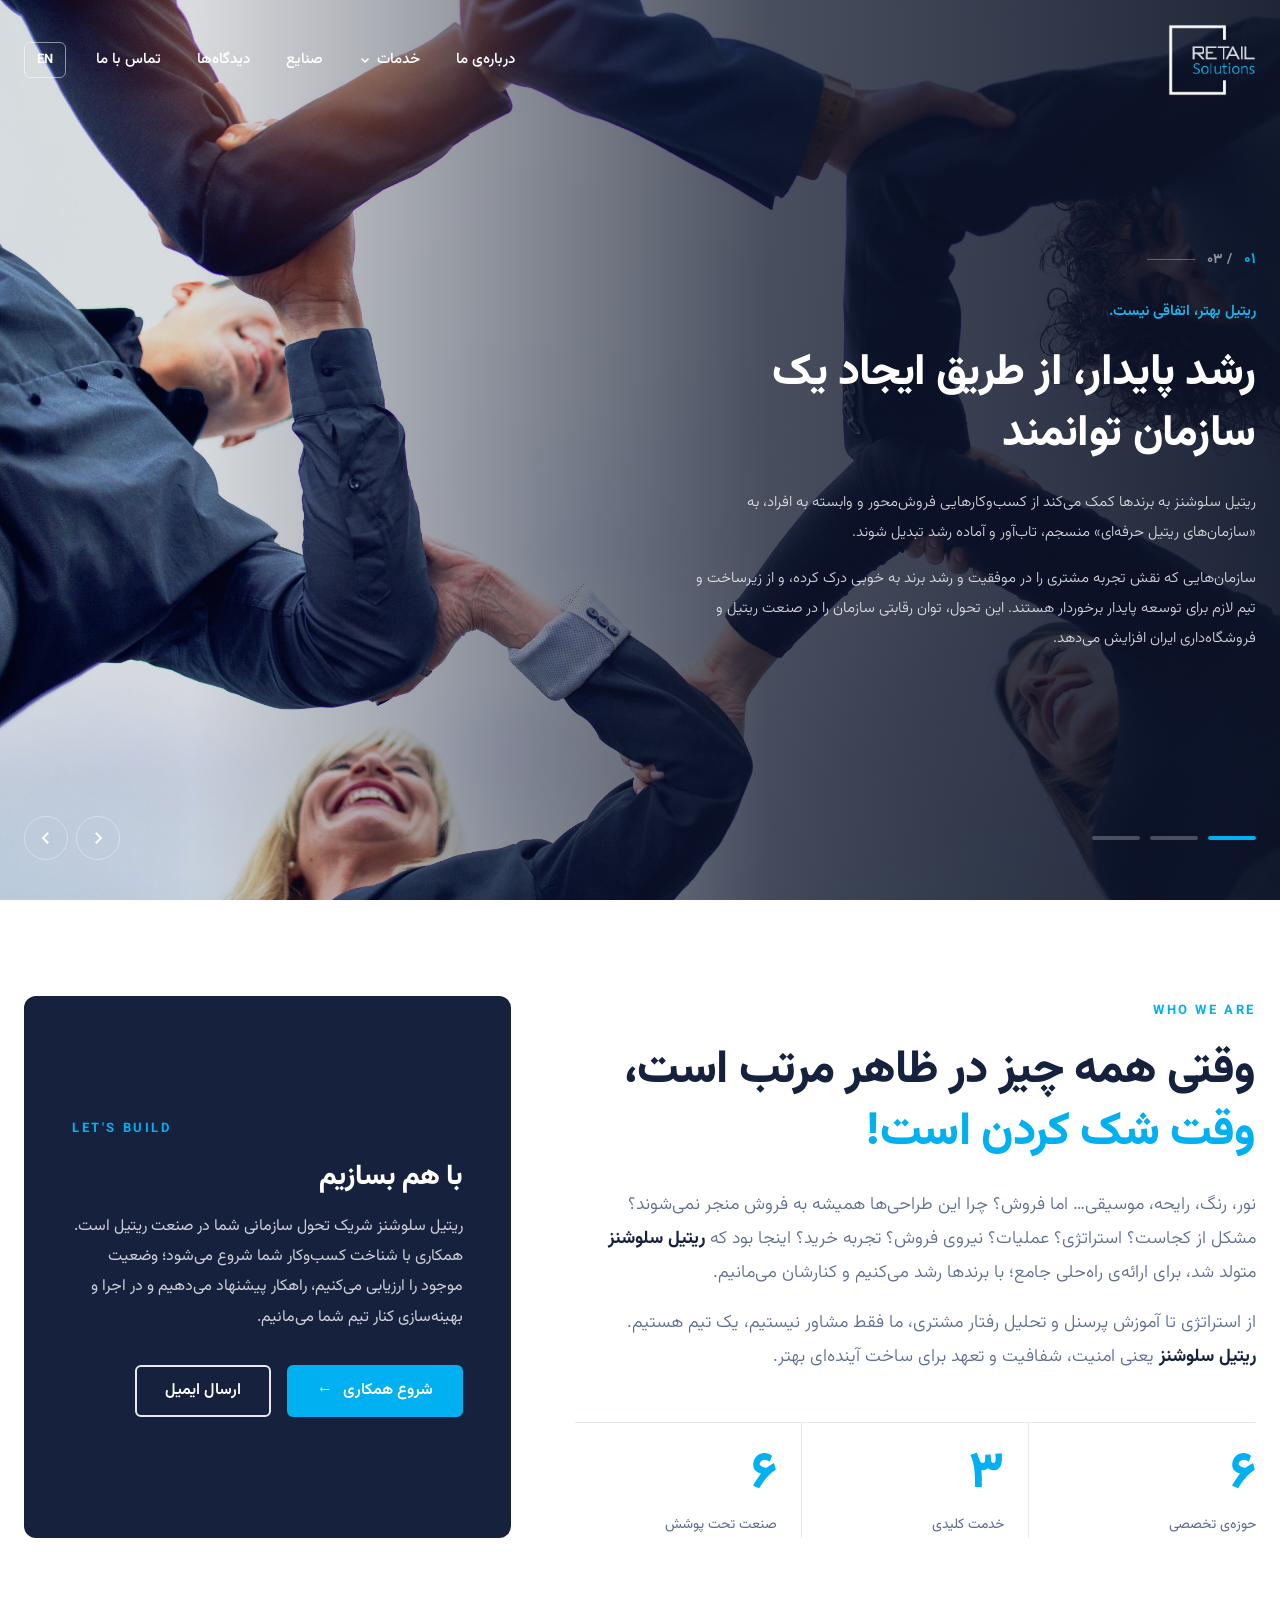
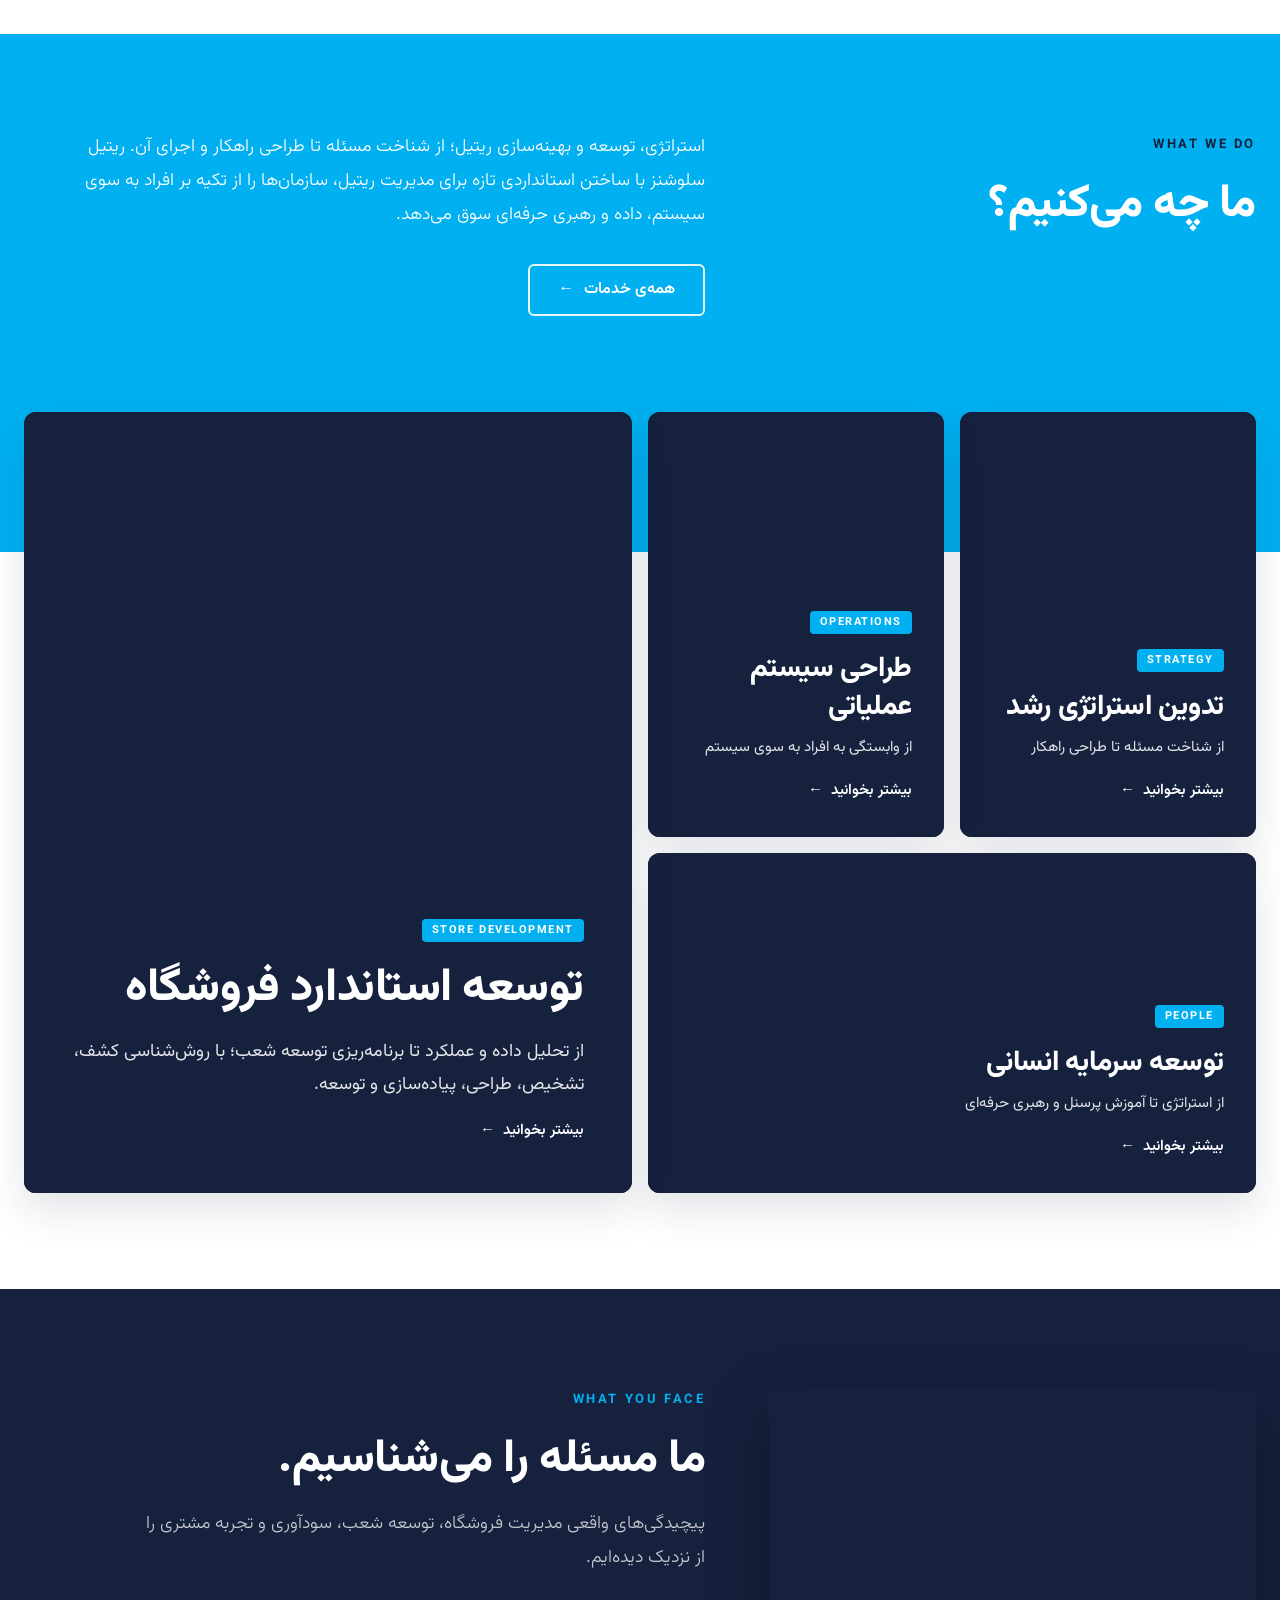
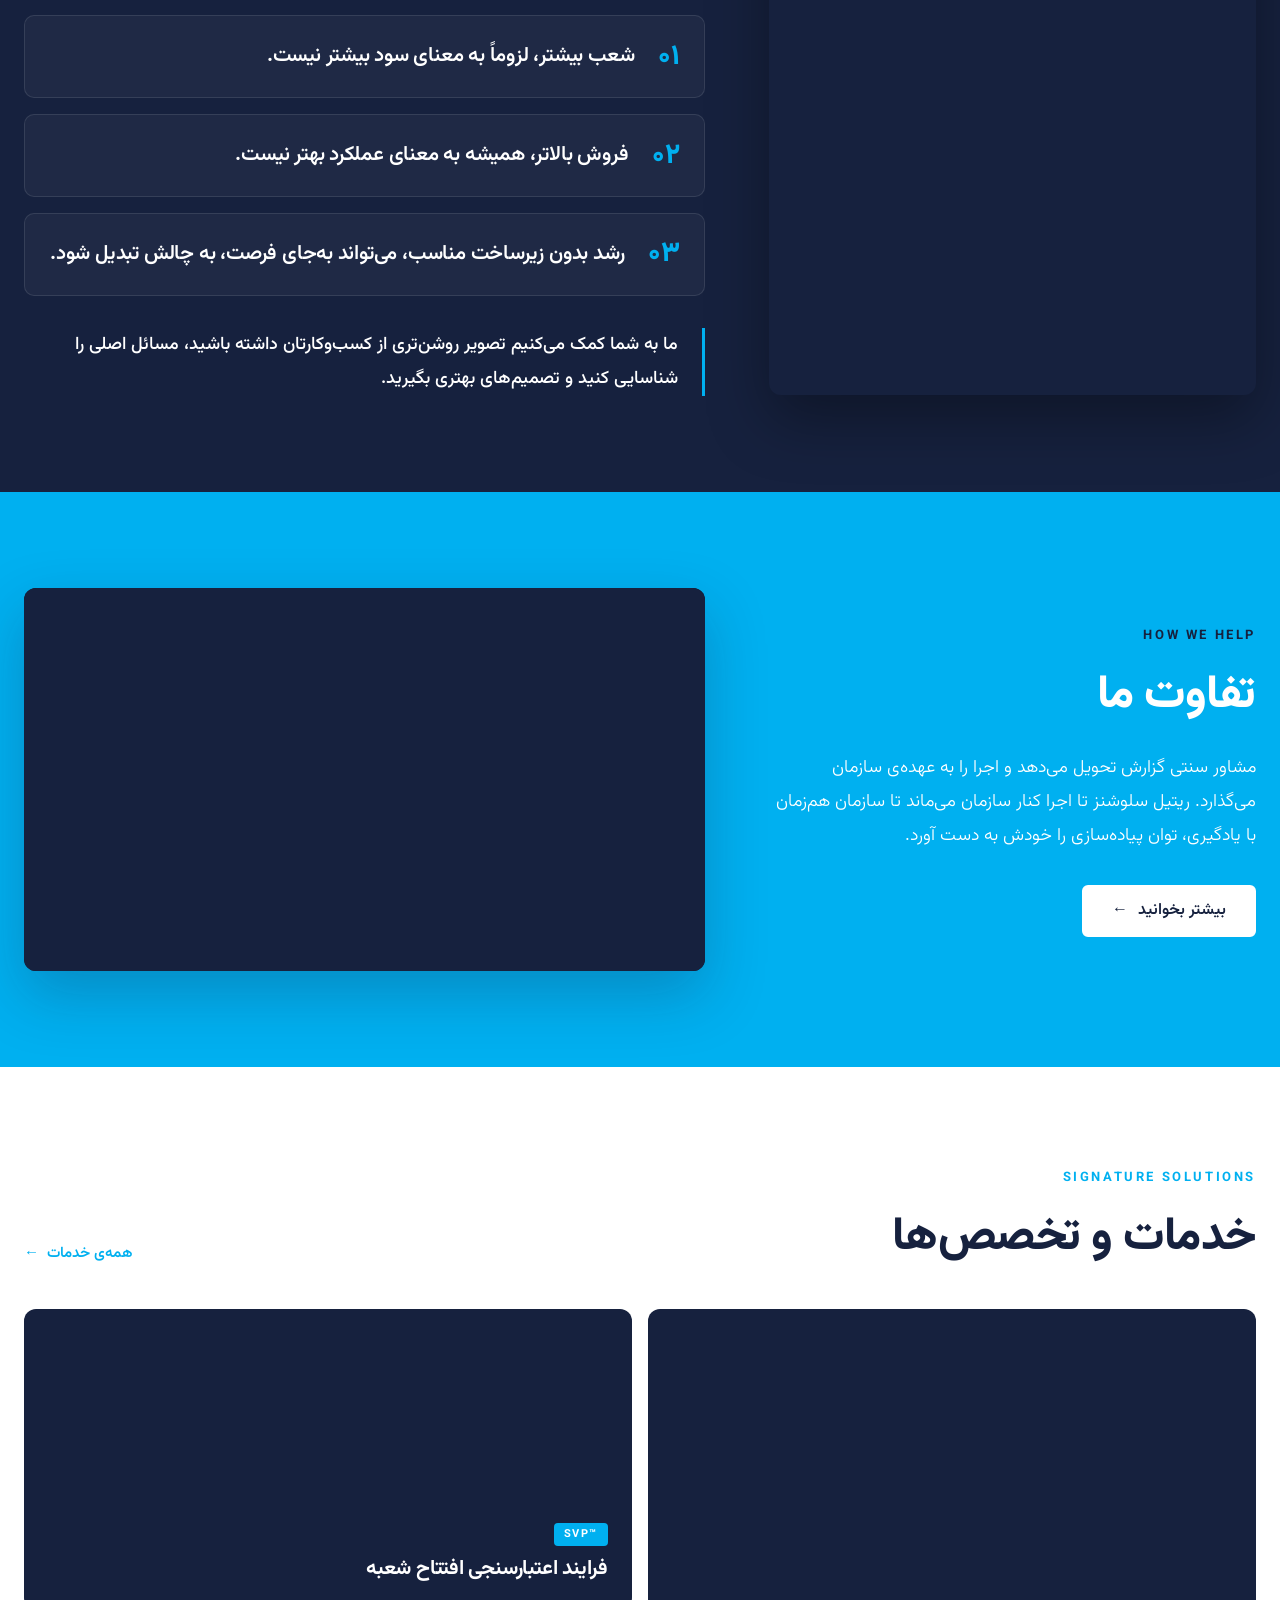
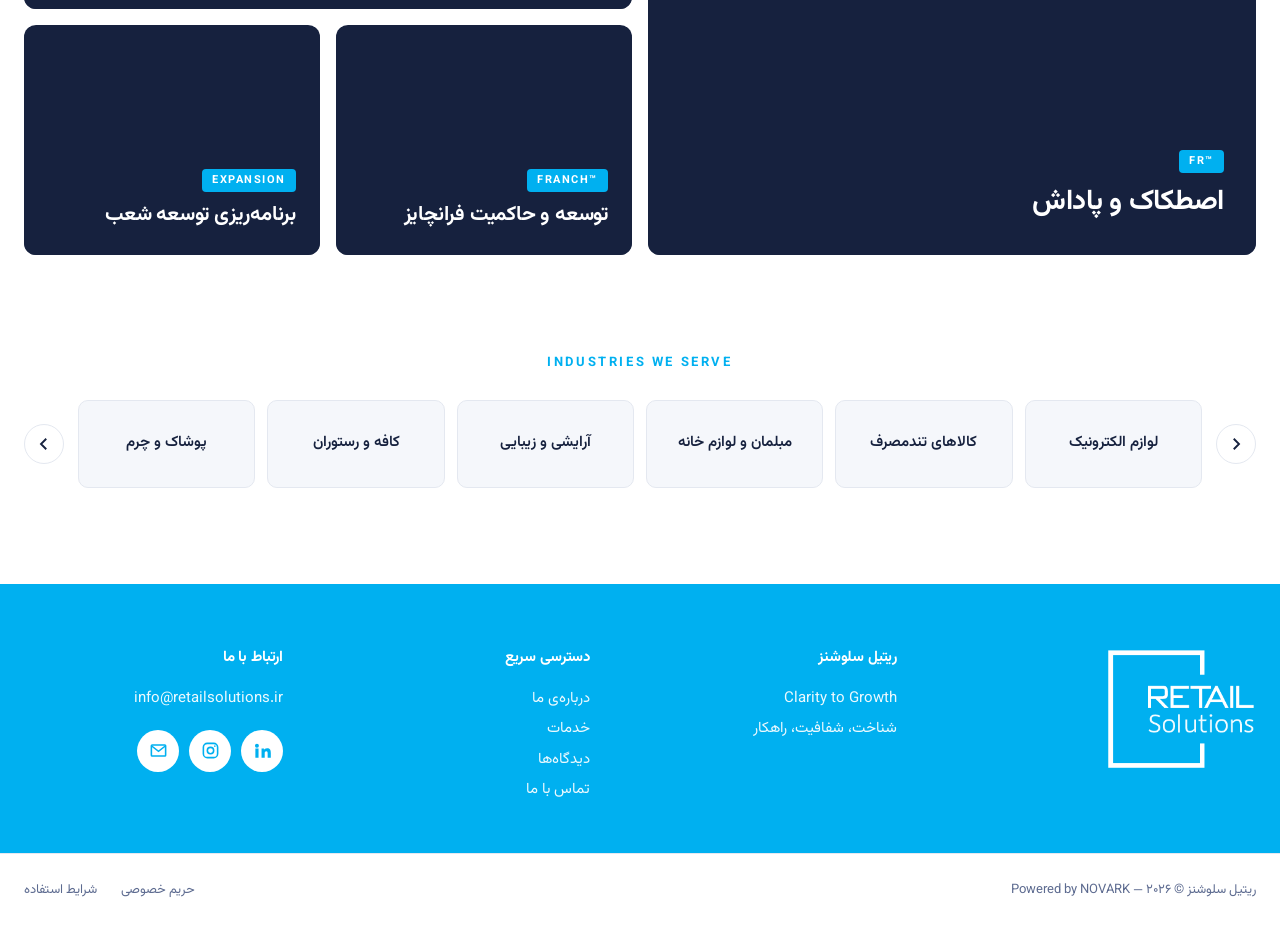
==== index.html @ 32e5ace7 "Initial commit of RSfinal project" ====
﻿<!DOCTYPE html>
<html lang="fa" dir="rtl">
<head>
<meta charset="UTF-8">
<meta name="viewport" content="width=device-width, initial-scale=1">
<title>ریتیل سلوشنز — ریتیل بهتر، اتفاقی نیست</title>
<meta name="description" content="به کسب‌وکارهای ریتیل کمک می‌کنیم عملکردشان را بهبود دهند، هوشمندانه‌تر توسعه پیدا کنند و ظرفیت واقعی رشد خود را محقق سازند.">
<link rel="preconnect" href="https://fonts.googleapis.com">
<link rel="preconnect" href="https://fonts.gstatic.com" crossorigin>
<link href="https://fonts.googleapis.com/css2?family=Vazirmatn:wght@300;400;500;600;700;800&display=swap" rel="stylesheet">
<link rel="stylesheet" href="assets/css/site.css">
</head>
<body class="is-loading" data-page="home">

<!--
  همه‌ی متن‌ها، عکس‌ها و لینک‌ها از فایل content/content.json خوانده می‌شوند.
  برای ویرایش از پنل مدیریت (/admin) استفاده کنید. این فایل فقط اسکلت صفحه است.
-->

<header class="site-header" id="site-header"></header>

<main>
  <section class="hero" id="hero" aria-roledescription="carousel" aria-label="اسلایدشو"></section>
  <!-- ترتیب و نمایش این بخش‌ها از پنل مدیریت (ترتیب بخش‌ها) تعیین می‌شود -->
  <section class="section story is-light" id="about" data-block="about"></section>
  <section class="section intro bg-brand" id="services" data-block="services"></section>
  <section class="section services is-light" id="services-grid" data-block="services"></section>
  <section class="section pains" id="pains" data-block="pains"></section>
  <section class="section discover bg-brand" id="difference" data-block="difference"></section>
  <section class="section tiles is-light" id="solutions" data-block="solutions"></section>
  <section class="section industries is-light" id="industries" data-block="industries"></section>
</main>

<footer id="contact"></footer>

<noscript><p style="text-align:center;padding:40px">برای نمایش این سایت، جاوااسکریپت مرورگر را فعال کنید.</p></noscript>
<script src="assets/js/site.js"></script>
</body>
</html>
---- assets/css/site.css ----
/* IRANSansX (FaNum) — local files, only downloaded when chosen in the admin */
@font-face{font-family:"IRANSansX";src:url("../fonts/IRANSansXFaNum-Light.ttf") format("truetype");font-weight:300;font-display:swap}
@font-face{font-family:"IRANSansX";src:url("../fonts/IRANSansXFaNum-Regular.ttf") format("truetype");font-weight:400;font-display:swap}
@font-face{font-family:"IRANSansX";src:url("../fonts/IRANSansXFaNum-Medium.ttf") format("truetype");font-weight:500;font-display:swap}
@font-face{font-family:"IRANSansX";src:url("../fonts/IRANSansXFaNum-DemiBold.ttf") format("truetype");font-weight:600;font-display:swap}
@font-face{font-family:"IRANSansX";src:url("../fonts/IRANSansXFaNum-Bold.ttf") format("truetype");font-weight:700;font-display:swap}
@font-face{font-family:"IRANSansX";src:url("../fonts/IRANSansXFaNum-ExtraBold.ttf") format("truetype");font-weight:800;font-display:swap}
/* =========================================================
   Design tokens
   ========================================================= */
:root{
  /* colors */
  --brand:#00b0f0;
  --brand-dark:#0096cc;
  --brand-accent:#1bb5ec;
  --navy:#16213e;
  --navy-2:#1f2c50;
  --muted:#5d6b90;
  --line:#e4e8f0;
  --surface:#f5f7fb;
  --white:#fff;

  /* type */
  --font:"Vazirmatn", "Vazir", Tahoma, sans-serif;
  --font-head:var(--font);
  /* text size multipliers — set from the admin (تایپوگرافی) */
  --ts:1; --ts-head:1; --ts-body:1;
  --fs-h1:clamp(38px, 5.6vw, 76px);
  --fs-h2:clamp(30px, 3.6vw, 48px);
  --fs-h3:clamp(22px, 2.2vw, 30px);
  --fs-h4:clamp(18px, 1.6vw, 22px);
  --fs-lead:clamp(17px, 1.4vw, 20px);
  --fs-body:16px;
  --fs-small:14px;
  --fs-eyebrow:13px;

  /* spacing scale (8px base) */
  --s-1:8px; --s-2:16px; --s-3:24px; --s-4:32px; --s-5:40px; --s-6:48px; --s-8:64px; --s-12:96px;
  --section:var(--s-12);
  --gutter:24px;
  --container:1240px;
  --radius:6px;
  --ease:cubic-bezier(.2,.7,.2,1);
}

/* =========================================================
   Base
   ========================================================= */
*,*::before,*::after{box-sizing:border-box}
html{scroll-behavior:smooth}
html,body{margin:0;padding:0}
body{font-family:var(--font);font-size:calc(var(--fs-body) * var(--ts,1) * var(--ts-body,1));font-weight:400;line-height:1.9;color:var(--navy);background:#fff;-webkit-font-smoothing:antialiased;text-rendering:optimizeLegibility}
a{color:var(--brand);text-decoration:none;transition:color .2s,background-color .2s,border-color .2s}
img{max-width:100%;height:auto;display:block}
h1,h2,h3,h4,p{margin:0}
h1,h2,h3,h4{font-weight:800;line-height:1.35;letter-spacing:-.01em}
h1,h2,h3,h4,.h1-like,.ps-title,.tile-title,.stat b{font-family:var(--font-head)}
p + p{margin-top:var(--s-2)}
.latin{direction:ltr;unicode-bidi:isolate}
.bg-img{background-color:var(--navy);background-size:cover;background-position:center;background-repeat:no-repeat}

/* layout */
.container{width:100%;max-width:calc(var(--container) + var(--gutter) * 2);margin:0 auto;padding:0 var(--gutter)}
.section{padding:var(--section) 0}
.bg-brand{background:var(--brand);color:#fff}

/* shared text components */
.eyebrow{display:inline-block;font-size:calc(var(--fs-eyebrow) * var(--ts,1) * var(--ts-body,1));font-weight:700;letter-spacing:.2em;text-transform:uppercase;color:var(--brand);direction:ltr;margin-bottom:var(--s-2)}
.bg-brand .eyebrow{color:var(--navy)}
.h2{font-size:calc(var(--fs-h2) * var(--ts,1) * var(--ts-head,1))}
.lead{font-size:calc(var(--fs-lead) * var(--ts,1) * var(--ts-body,1));line-height:1.9;font-weight:300}

/* =========================================================
   Buttons — one system, three variants
   ========================================================= */
.btn{display:inline-flex;align-items:center;justify-content:center;gap:10px;height:52px;padding:0 28px;border:2px solid transparent;border-radius:var(--radius);font-family:inherit;font-size:calc(16px * var(--ts,1) * var(--ts-body,1));font-weight:600;line-height:1;white-space:nowrap;cursor:pointer;transition:background-color .25s var(--ease),color .25s var(--ease),border-color .25s var(--ease)}
.btn .arrow{display:inline-block;transition:transform .25s var(--ease)}
.btn:hover .arrow{transform:translateX(-4px)}
.btn-primary{background:var(--brand);border-color:var(--brand);color:#fff}
.btn-primary:hover{background:var(--brand-dark);border-color:var(--brand-dark);color:#fff}
.btn-outline{background:transparent;border-color:rgba(255,255,255,.9);color:#fff}
.btn-outline:hover{background:#fff;border-color:#fff;color:var(--navy)}
.btn-light{background:#fff;border-color:#fff;color:var(--navy)}
.btn-light:hover{background:transparent;color:#fff}
.btn-group{display:flex;flex-wrap:wrap;gap:var(--s-2)}

/* inline "read more" link */
.more{display:inline-flex;align-items:center;gap:8px;font-size:calc(15px * var(--ts,1) * var(--ts-body,1));font-weight:600;color:#fff}
.more .arrow{transition:transform .25s var(--ease)}

/* =========================================================
   Header
   ========================================================= */
.site-header{position:fixed;inset:0 0 auto 0;z-index:100;transition:background-color .3s,box-shadow .3s,backdrop-filter .3s}
.site-header .container{display:flex;align-items:center;justify-content:space-between;gap:var(--s-4);padding-top:var(--s-3);padding-bottom:var(--s-3);transition:padding .3s}
.site-header.scrolled{background:rgba(22,33,62,.92);backdrop-filter:blur(10px);-webkit-backdrop-filter:blur(10px);box-shadow:0 8px 30px rgba(0,0,0,.15)}
.site-header.scrolled .container{padding-top:12px;padding-bottom:12px}
.site-header.scrolled .site-logo{height:52px}
.site-logo{display:block;height:72px;flex-shrink:0;transition:height .3s}
.site-logo img{height:100%;width:auto}
.main-nav ul{list-style:none;margin:0;padding:0}
.main-nav > ul{display:flex;align-items:center;gap:var(--s-1)}
.main-nav li{position:relative}
.main-nav > ul > li > a{display:flex;align-items:center;gap:6px;height:44px;padding:0 14px;border-radius:var(--radius);color:#fff;font-size:calc(15px * var(--ts,1) * var(--ts-body,1));font-weight:500;white-space:nowrap}
.main-nav > ul > li > a:hover{background:rgba(255,255,255,.12)}
.main-nav .chev{width:12px;height:12px;transition:transform .2s}
.main-nav li:hover > a .chev{transform:rotate(180deg)}
.main-nav .lang a{border:1px solid rgba(255,255,255,.5);height:36px;padding:0 12px;font-size:calc(13px * var(--ts,1) * var(--ts-body,1));font-weight:700;margin-right:var(--s-1)}
.sub-menu{position:absolute;top:calc(100% + 8px);right:0;min-width:250px;padding:var(--s-1);background:#fff;border-radius:10px;box-shadow:0 16px 40px rgba(22,33,62,.18);opacity:0;visibility:hidden;transform:translateY(6px);transition:opacity .2s,transform .2s,visibility .2s;z-index:99}
.sub-menu::before{content:"";position:absolute;inset:-10px 0 auto 0;height:10px}
.main-nav li:hover > .sub-menu,.main-nav li:focus-within > .sub-menu{opacity:1;visibility:visible;transform:none}
.sub-menu a{display:flex;align-items:center;gap:var(--s-1);padding:10px 14px;border-radius:var(--radius);color:var(--navy);font-size:calc(14px * var(--ts,1) * var(--ts-body,1));font-weight:500;line-height:1.6}
.sub-menu a .latin{font-size:calc(11px * var(--ts,1) * var(--ts-body,1));font-weight:700;color:var(--brand);letter-spacing:.05em;min-width:58px}
.sub-menu a:hover{background:var(--surface);color:var(--brand)}
.menu-toggle{display:none;align-items:center;gap:var(--s-1);height:44px;padding:0 var(--s-2);background:rgba(255,255,255,.12);border:0;border-radius:var(--radius);color:#fff;font:600 15px var(--font);cursor:pointer}

/* =========================================================
   Hero
   ========================================================= */
/* Two layouts, chosen in the admin (اسلایدشو → سبک نمایش):
   .hero--split   : text on a navy panel, photo shown clean beside it (default)
   .hero--overlay : full-screen photo with the text on top                     */
.hero{--panel:44%;position:relative;display:grid;min-height:100vh;min-height:100svh;color:#fff;background:var(--navy);overflow:hidden}
/* all slides share one grid cell, so the hero grows to fit the longest text instead of cutting it */
.hero-slide{grid-area:1/1;position:relative;min-height:inherit;opacity:0;visibility:hidden;transition:opacity 1s ease,visibility 1s}
.hero-slide.is-active{opacity:1;visibility:visible;z-index:1}
.hero-media{position:absolute;inset:0;overflow:hidden;background:var(--navy-2)}
.hero-bg{position:absolute;inset:0;background-size:cover;background-position:center;transform:scale(1.06);transition:transform 8s linear}
.hero-slide.is-active .hero-bg{transform:scale(1)}
.hero-panel{position:relative;z-index:2;min-height:inherit;display:flex;align-items:center}
.hero-content{width:100%}
.hero-content > *{opacity:0;transform:translateY(22px);transition:opacity .8s var(--ease),transform .8s var(--ease)}
.hero-slide.is-active .hero-content > *{opacity:1;transform:none}
.hero-slide.is-active .hero-content > :nth-child(2){transition-delay:.12s}
.hero-slide.is-active .hero-content > :nth-child(3){transition-delay:.24s}
.hero-slide.is-active .hero-content > :nth-child(4){transition-delay:.36s}
.hero-slide.is-active .hero-content > :nth-child(5){transition-delay:.48s}
.hero-count{display:flex;align-items:center;gap:12px;margin-bottom:var(--s-3);font-size:calc(14px * var(--ts,1) * var(--ts-body,1));font-weight:700;color:rgba(255,255,255,.55)}
.hero-count b{color:var(--brand);font-size:calc(15px * var(--ts,1) * var(--ts-body,1))}
.hero-count::after{content:"";width:48px;height:1px;background:rgba(255,255,255,.3)}
.hero .eyebrow{display:block;color:var(--brand-accent);font-weight:600;margin-bottom:var(--s-2);direction:rtl;letter-spacing:0;font-size:calc(15px * var(--ts,1) * var(--ts-body,1));text-transform:none}
.hero h1,.hero .h1-like{font-size:calc(clamp(28px,3.4vw,50px) * var(--ts,1) * var(--ts-head,1));font-weight:800;line-height:1.4;color:#fff;margin:0}
.hero-text{margin-top:var(--s-3);font-size:calc(clamp(15px,1.15vw,18px) * var(--ts,1) * var(--ts-body,1));line-height:2;font-weight:300;color:rgba(255,255,255,.82)}
.hero-text p + p{margin-top:var(--s-2)}
.hero .btn{margin-top:var(--s-4)}

/* ---- split layout ---- */
.hero--split .hero-media{inset:0 auto 0 0;width:calc(100% - var(--panel))}           /* photo on the left (RTL) */
.hero--split .hero-media::before{content:"";position:absolute;inset:0 0 auto 0;height:170px;z-index:1;background:linear-gradient(180deg,rgba(13,20,40,.55),rgba(13,20,40,0))} /* keeps the menu readable */
.hero--split .hero-panel{width:var(--panel);margin-right:0;background:var(--navy);background-image:radial-gradient(circle at 85% 15%,rgba(0,176,240,.18),transparent 55%)}
.hero--split .hero-content{padding:150px clamp(28px,4vw,72px) 150px clamp(28px,3.5vw,64px)}
.hero--split .hero-panel::after{content:"";position:absolute;inset:0 auto 0 0;width:4px;background:var(--brand)}  /* thin accent where text meets photo */

/* ---- overlay layout ---- */
.hero--overlay .hero-slide::after{content:"";position:absolute;inset:0;z-index:1;background:linear-gradient(270deg,rgba(13,20,40,.92) 0%,rgba(13,20,40,.75) 40%,rgba(13,20,40,.15) 85%)}
.hero--overlay .hero-content{max-width:calc(var(--container) + var(--gutter) * 2);margin:0 auto;padding:150px var(--gutter) 150px}
.hero--overlay .hero-content > *{max-width:580px}

/* ---- controls ---- */
.hero-controls{position:absolute;z-index:5;bottom:var(--s-5);right:0;width:var(--panel);display:flex;align-items:center;gap:var(--s-3);padding:0 clamp(28px,4vw,72px)}
.hero--overlay .hero-controls{width:100%;max-width:calc(var(--container) + var(--gutter) * 2);right:50%;transform:translateX(50%);padding:0 var(--gutter)}
.hero-dots{display:flex;gap:10px}
.hero-dot{position:relative;width:48px;height:4px;padding:0;border:0;border-radius:4px;background:rgba(255,255,255,.25);cursor:pointer;overflow:hidden}
.hero-dot::before{content:"";position:absolute;inset:-10px 0}
.hero-dot span{position:absolute;inset:0;width:0;background:var(--brand);border-radius:4px}
.hero-dot.is-active span{animation:heroProgress var(--hero-interval,6s) linear forwards}
.hero.is-paused .hero-dot.is-active span{animation-play-state:paused}
.hero.no-autoplay .hero-dot.is-active span{animation:none;width:100%}
@keyframes heroProgress{from{width:0}to{width:100%}}
.hero-arrows{display:flex;gap:8px;margin-right:auto}
.hero-arrow{width:44px;height:44px;border-radius:50%;border:1px solid rgba(255,255,255,.35);background:transparent;color:#fff;display:flex;align-items:center;justify-content:center;cursor:pointer;transition:background-color .25s,border-color .25s,color .25s}
.hero-arrow:hover{background:#fff;border-color:#fff;color:var(--navy)}
.hero.single .hero-controls{display:none}
@media (prefers-reduced-motion:reduce){
  .hero-bg,.hero-slide,.hero-content > *{transition:none!important}
}

/* ---- products slideshow (services page) — reuses the hero slider ---- */
.hero.product-slider{--panel:46%;display:block;min-height:0;border-radius:16px;box-shadow:0 30px 70px rgba(22,33,62,.18)}
.product-slider .ps-stage{position:relative;display:grid;min-height:560px}
.product-slider .hero-media::before{display:none}
.product-slider .hero-content{padding:56px clamp(24px,3.5vw,56px) 104px}
.product-slider .hero-controls{bottom:32px;padding:0 clamp(24px,3.5vw,56px)}
.product-slider .hero-arrows{margin-right:0}
.ps-tabs{display:grid;grid-auto-flow:column;grid-auto-columns:1fr;background:var(--navy-2);border-bottom:1px solid rgba(255,255,255,.08)}
.ps-tabs .hero-dot{width:auto;height:auto;border-radius:0;background:transparent;padding:18px 24px 20px;display:flex;flex-direction:column;align-items:flex-start;gap:2px;font:inherit;text-align:right;color:rgba(255,255,255,.55);transition:background-color .25s,color .25s}
.ps-tabs .hero-dot + .hero-dot{border-right:1px solid rgba(255,255,255,.08)}
.ps-tabs .hero-dot:hover{color:#fff;background:rgba(255,255,255,.04)}
.ps-tabs .hero-dot.is-active{color:#fff;background:rgba(255,255,255,.07)}
.ps-tabs .hero-dot b{font-size:calc(13px * var(--ts,1) * var(--ts-body,1));font-weight:800;letter-spacing:.06em;color:var(--brand);direction:ltr}
.ps-tabs .hero-dot em{font-style:normal;font-weight:600;font-size:calc(15px * var(--ts,1) * var(--ts-body,1));line-height:1.6}
.ps-tabs .hero-dot span{inset:auto 0 0 auto;height:3px;border-radius:0}
.ps-tag{display:inline-block;margin-bottom:var(--s-2);font-size:calc(15px * var(--ts,1) * var(--ts-head,1));font-weight:800;letter-spacing:.1em;color:var(--brand-accent);direction:ltr}
.ps-title{font-size:calc(clamp(26px,2.6vw,40px) * var(--ts,1) * var(--ts-head,1));line-height:1.4;color:#fff}
.ps-points{margin-top:var(--s-3)}
.ps-points > b{display:block;margin-bottom:var(--s-1);font-size:calc(13px * var(--ts,1) * var(--ts-body,1));font-weight:600;color:rgba(255,255,255,.55)}
.ps-points .checks{gap:8px}
.ps-points .checks li{color:rgba(255,255,255,.9);font-size:calc(15px * var(--ts,1) * var(--ts-body,1))}
.product-slider .btn-group{margin-top:var(--s-4)}
.product-slider .btn{margin-top:0}

/* page loading state (content comes from content/content.json) */
body.is-loading main,body.is-loading footer{visibility:hidden}
.load-error{max-width:640px;margin:160px auto;padding:var(--s-4);text-align:center;border:1px solid var(--line);border-radius:12px;color:var(--navy)}

/* =========================================================
   Intro (What we do)
   ========================================================= */
.intro{padding-bottom:calc(var(--section) + 140px)}
.intro .container{display:grid;grid-template-columns:5fr 7fr;gap:var(--s-8);align-items:start}
.intro h2{font-size:calc(var(--fs-h2) * var(--ts,1) * var(--ts-head,1));color:#fff}
.intro .lead{color:#fff;max-width:620px}
.intro .btn{margin-top:var(--s-4)}

/* =========================================================
   Services grid (overlaps the cyan band above)
   ========================================================= */
.services{padding-top:0}
.services .container{margin-top:-140px;position:relative}
.services-grid{display:grid;grid-template-columns:1fr 1fr;gap:var(--s-2)}
.services-left{display:grid;grid-template-columns:1fr 1fr;grid-template-rows:1.25fr 1fr;gap:var(--s-2)}
.card{position:relative;display:flex;flex-direction:column;justify-content:flex-end;padding:var(--s-4);color:#fff;overflow:hidden;min-height:400px;border-radius:12px;box-shadow:0 18px 40px rgba(22,33,62,.12)}
.card p{max-width:440px}
.card::before{content:"";position:absolute;inset:0;background:inherit;background-size:cover;background-position:center;transition:transform .6s var(--ease);z-index:0}
.card::after{content:"";position:absolute;inset:0;background:linear-gradient(180deg,rgba(22,33,62,.05) 20%,rgba(22,33,62,.85) 100%);transition:background-color .3s;z-index:0}
.card:hover::before{transform:scale(1.05)}
.card:hover::after{background-color:rgba(22,33,62,.2)}
.card > *{position:relative;z-index:1}
.card .card-link{position:absolute;inset:0;z-index:3}
.card .eyebrow,.tile .eyebrow{align-self:flex-start;background:var(--brand);color:#fff;font-size:calc(11px * var(--ts,1) * var(--ts-body,1));letter-spacing:.14em;line-height:1;padding:6px 10px;border-radius:4px;margin-bottom:var(--s-2)}
.card h3{font-size:calc(var(--fs-h3) * var(--ts,1) * var(--ts-head,1));color:#fff;margin-bottom:var(--s-1)}
.card p{font-size:calc(15px * var(--ts,1) * var(--ts-body,1));line-height:1.8;color:rgba(255,255,255,.88)}
.card .more{margin-top:var(--s-2)}
.card:hover .more .arrow{transform:translateX(-4px)}
.card-wide{grid-column:1 / -1;min-height:340px}
.card-tall{min-height:100%;padding:var(--s-6)}
.card-tall h3{font-size:calc(var(--fs-h2) * var(--ts,1) * var(--ts-head,1));margin-bottom:var(--s-2)}
.card-tall p{font-size:calc(var(--fs-lead) * var(--ts,1) * var(--ts-body,1));max-width:520px}

/* =========================================================
   Story (Who we are)
   ========================================================= */
.story .container{display:grid;grid-template-columns:7fr 5fr;gap:var(--s-6);align-items:stretch}
.story h2{font-size:calc(var(--fs-h2) * var(--ts,1) * var(--ts-head,1));color:var(--navy);margin-bottom:var(--s-3)}
.story h2 em{font-style:normal;color:var(--brand)}
.story .container{gap:var(--s-8)}
.story h2{max-width:640px}
.story .lead{color:var(--muted);max-width:660px}
.story .lead strong{color:var(--navy);font-weight:700}
.stats{display:grid;grid-template-columns:repeat(3,1fr);margin-top:var(--s-6);border-top:1px solid var(--line)}
.stat{padding:var(--s-3) var(--s-3) 0 0}
.stat + .stat{border-right:1px solid var(--line);padding-right:var(--s-3)}
.stat:first-child{padding-right:0}
.stat b{display:block;font-size:calc(clamp(36px,4vw,52px) * var(--ts,1) * var(--ts-head,1));font-weight:800;line-height:1.1;color:var(--brand)}
.stat span{display:block;margin-top:var(--s-1);font-size:calc(var(--fs-small) * var(--ts,1) * var(--ts-body,1));color:var(--muted)}
.cta-box{background:var(--navy);color:#fff;border-radius:12px;padding:var(--s-6);display:flex;flex-direction:column;justify-content:center}
.cta-box h3{font-size:calc(var(--fs-h3) * var(--ts,1) * var(--ts-head,1));color:#fff;margin-bottom:var(--s-2)}
.cta-box p{color:rgba(255,255,255,.78)}
.cta-box .btn-group{margin-top:var(--s-4)}

/* =========================================================
   Customer pains (What you face)
   ========================================================= */
.pains{background:var(--navy);color:#fff}
.pains .container{display:grid;grid-template-columns:5fr 7fr;gap:var(--s-8);align-items:center}
.pains-media{aspect-ratio:4/5;border-radius:12px;box-shadow:0 24px 60px rgba(0,0,0,.35)}
.pains h2{font-size:calc(var(--fs-h2) * var(--ts,1) * var(--ts-head,1));color:#fff;margin-bottom:var(--s-2)}
.pains .lead{color:rgba(255,255,255,.75)}
.pain-list{list-style:none;margin:var(--s-5) 0 0;padding:0;display:grid;gap:var(--s-2)}
.pain-item{display:flex;align-items:center;gap:var(--s-3);padding:var(--s-3);background:rgba(255,255,255,.04);border:1px solid rgba(255,255,255,.1);border-radius:10px;transition:border-color .25s,background-color .25s}
.pain-item:hover{border-color:var(--brand);background:rgba(0,176,240,.08)}
.pain-item .num{flex-shrink:0;font-size:calc(28px * var(--ts,1) * var(--ts-head,1));font-weight:800;line-height:1;color:var(--brand)}
.pain-item h4{font-size:calc(var(--fs-h4) * var(--ts,1) * var(--ts-head,1));font-weight:600;line-height:1.6;color:#fff}
.pains-close{margin-top:var(--s-4);padding-right:var(--s-3);border-right:3px solid var(--brand);font-size:calc(var(--fs-lead) * var(--ts,1) * var(--ts-body,1));font-weight:500;line-height:1.9;color:#fff}

/* =========================================================
   Difference + video (How we help)
   ========================================================= */
.discover .container{display:grid;grid-template-columns:5fr 7fr;gap:var(--s-8);align-items:center}
.discover h2{font-size:calc(var(--fs-h2) * var(--ts,1) * var(--ts-head,1));color:#fff;margin-bottom:var(--s-3)}
.discover .lead{color:#fff;max-width:520px}
.pains .lead{max-width:560px}
.discover .btn{margin-top:var(--s-4)}
.video{position:relative;aspect-ratio:16/9;border-radius:12px;overflow:hidden;background:var(--navy);box-shadow:0 24px 60px rgba(22,33,62,.25)}
.video .bg-img{position:absolute;inset:0;transition:transform .6s var(--ease)}
.video::after{content:"";position:absolute;inset:0;background:rgba(22,33,62,.25)}
.video:hover .bg-img{transform:scale(1.04)}
.video-play{position:absolute;top:50%;left:50%;transform:translate(-50%,-50%);z-index:1;width:76px;height:76px;border-radius:50%;background:#fff;border:0;cursor:pointer;display:flex;align-items:center;justify-content:center;box-shadow:0 0 0 10px rgba(255,255,255,.25);transition:box-shadow .3s,transform .3s}
.video iframe{position:absolute;inset:0;width:100%;height:100%;border:0;z-index:2}
.video-play::before{content:"";border-style:solid;border-width:11px 0 11px 18px;border-color:transparent transparent transparent var(--brand);margin-left:5px}
.video:hover .video-play{box-shadow:0 0 0 16px rgba(255,255,255,.2)}

/* =========================================================
   Solution tiles
   ========================================================= */
.section-head{display:flex;align-items:flex-end;justify-content:space-between;gap:var(--s-3);margin-bottom:var(--s-5)}
.section-head h2{font-size:calc(var(--fs-h2) * var(--ts,1) * var(--ts-head,1))}
.section-head .link{font-weight:600;font-size:calc(15px * var(--ts,1) * var(--ts-body,1));display:inline-flex;gap:8px;align-items:center}
.section-head .link:hover{color:var(--navy)}
.tiles-grid{display:grid;grid-template-columns:repeat(4,1fr);grid-template-rows:300px 230px;gap:var(--s-2)}
.tile{position:relative;overflow:hidden;display:block;color:#fff;border-radius:12px;isolation:isolate}
.tile-lg{grid-column:1 / 3;grid-row:1 / 3}
.tile-md{grid-column:3 / 5;grid-row:1}
.tile-image{position:absolute;inset:0;transition:transform .6s var(--ease)}
.tile::after{content:"";position:absolute;inset:0;background:linear-gradient(180deg,rgba(0,0,0,0) 35%,rgba(22,33,62,.85) 100%)}
.tile:hover .tile-image{transform:scale(1.08)}
.tile-text{position:absolute;inset:auto 0 0 0;z-index:1;padding:var(--s-3)}
.tile .eyebrow{margin-bottom:var(--s-1)}
.tile-title{font-size:calc(var(--fs-h4) * var(--ts,1) * var(--ts-head,1));font-weight:700;line-height:1.5;color:#fff}
.tile-lg .tile-text{padding:var(--s-4)}
.tile-lg .tile-title{font-size:calc(var(--fs-h3) * var(--ts,1) * var(--ts-head,1))}

/* =========================================================
   Industries carousel
   ========================================================= */
/* two white sections in a row share one gap (order is editable in the admin) */
.is-light + .is-light{padding-top:0}
.industries .eyebrow{display:block;text-align:center;margin-bottom:var(--s-3)}
.logo-carousel{position:relative;padding:0 var(--s-6)}
.logo-viewport{overflow:hidden;direction:ltr}
.logo-track{display:flex;transition:transform .6s var(--ease)}
.logo-item{flex:0 0 auto;padding:0 6px;direction:rtl}
.logo-box{height:88px;display:flex;align-items:center;justify-content:center;padding:0 var(--s-2);background:var(--surface);border:1px solid var(--line);border-radius:10px;color:var(--navy);font-size:calc(15px * var(--ts,1) * var(--ts-body,1));font-weight:600;text-align:center;transition:border-color .25s,color .25s,background-color .25s}
.logo-box:hover{border-color:var(--brand);color:var(--brand);background:#fff}
.logo-nav{position:absolute;top:50%;transform:translateY(-50%);width:40px;height:40px;border-radius:50%;border:1px solid var(--line);background:#fff;color:var(--navy);cursor:pointer;display:flex;align-items:center;justify-content:center;padding:0;transition:all .25s}
.logo-nav:hover{background:var(--brand);border-color:var(--brand);color:#fff}
.logo-prev{right:0}
.logo-next{left:0}

/* =========================================================
   Footer
   ========================================================= */
.footer-main{padding:var(--s-8) 0 var(--s-6)}
.footer-grid{display:grid;grid-template-columns:1.2fr 1fr 1fr 1fr;gap:var(--s-6);align-items:start}
.footer-logo img{width:150px;height:auto}
.footer-main h4{font-size:calc(15px * var(--ts,1) * var(--ts-head,1));font-weight:700;color:#fff;margin-bottom:var(--s-2)}
.footer-main p,.footer-main a{color:rgba(255,255,255,.92);font-size:calc(15px * var(--ts,1) * var(--ts-body,1));line-height:2}
.footer-main a:hover{color:#fff;text-decoration:underline;text-underline-offset:4px}
.footer-main ul{list-style:none;margin:0;padding:0}
.social{display:flex;gap:10px}
.footer-main .social a{width:42px;height:42px;border-radius:50%;background:#fff;color:var(--brand);display:flex;align-items:center;justify-content:center;text-decoration:none;transition:transform .25s,background-color .25s,color .25s}
.footer-main .social a:hover{background:var(--navy);color:#fff;transform:translateY(-2px)}
.footer-bottom{border-top:1px solid var(--line)}
.footer-bottom .container{display:flex;align-items:center;justify-content:space-between;gap:var(--s-2);padding-top:var(--s-3);padding-bottom:var(--s-3)}
.footer-bottom p{font-size:calc(13px * var(--ts,1) * var(--ts-body,1));color:var(--muted)}
.footer-links{display:flex;flex-wrap:wrap;gap:var(--s-1) var(--s-3)}
.footer-links a{font-size:calc(13px * var(--ts,1) * var(--ts-body,1));color:var(--muted)}
.footer-links a:hover{color:var(--brand)}

/* =========================================================
   Inner pages (about, solutions, details, insights, contact…)
   ========================================================= */
.main-nav > ul > li > a.is-current{background:rgba(255,255,255,.14)}
.page-hero{position:relative;min-height:62vh;display:flex;align-items:flex-end;color:#fff;background:var(--navy) center/cover no-repeat;overflow:hidden}
.page-hero::after{content:"";position:absolute;inset:0;background:linear-gradient(180deg,rgba(22,33,62,.55) 0%,rgba(22,33,62,.55) 40%,rgba(22,33,62,.9) 100%)}
.page-hero.no-img{min-height:auto}
.page-hero.no-img::after{background:radial-gradient(circle at 15% 20%,rgba(0,176,240,.25),transparent 55%)}
.page-hero .container{position:relative;z-index:1;padding-top:200px;padding-bottom:var(--s-8)}
.page-hero.no-img .container{padding-top:180px;padding-bottom:var(--s-6)}
.page-hero .eyebrow{color:var(--brand-accent)}
.page-hero h1{font-size:calc(clamp(32px,4.4vw,58px) * var(--ts,1) * var(--ts-head,1));line-height:1.35;max-width:880px}
.page-hero h1 .tag{display:inline-block;font-size:.55em;vertical-align:middle;color:var(--brand-accent);direction:ltr;margin-left:var(--s-2)}
.page-hero .lead{max-width:720px;margin-top:var(--s-3);color:rgba(255,255,255,.85)}
.page-hero .meta{display:flex;flex-wrap:wrap;gap:var(--s-1) var(--s-3);margin-top:var(--s-3);font-size:calc(14px * var(--ts,1) * var(--ts-body,1));color:rgba(255,255,255,.75)}
.crumbs{display:flex;flex-wrap:wrap;gap:8px;margin-bottom:var(--s-3);font-size:calc(13px * var(--ts,1) * var(--ts-body,1));color:rgba(255,255,255,.7)}
.crumbs a{color:rgba(255,255,255,.85)}
.crumbs a:hover{color:#fff}
.crumbs span[aria-hidden]{opacity:.5}

.surface{background:var(--surface)}
.sec-head{max-width:760px;margin-bottom:var(--s-6)}
.sec-head h2{font-size:calc(var(--fs-h2) * var(--ts,1) * var(--ts-head,1))}
.sec-head .lead{margin-top:var(--s-2);color:var(--muted)}
.sec-head.center{margin-inline:auto;text-align:center}
.bg-brand .sec-head .lead,.pains .sec-head .lead{color:rgba(255,255,255,.8)}

/* split text block */
.split{display:grid;grid-template-columns:5fr 7fr;gap:var(--s-8);align-items:start}
.split h2{font-size:calc(var(--fs-h2) * var(--ts,1) * var(--ts-head,1))}
.split .lead{color:var(--muted)}
.split .lead + .lead{margin-top:var(--s-2)}

/* generic cards */
.cards{display:grid;grid-template-columns:repeat(auto-fit,minmax(250px,1fr));gap:var(--s-2)}
.info-card{position:relative;display:flex;flex-direction:column;gap:var(--s-1);padding:var(--s-4);background:#fff;border:1px solid var(--line);border-radius:12px;color:var(--navy);transition:border-color .25s,box-shadow .25s,transform .25s}
a.info-card:hover{border-color:var(--brand);box-shadow:0 18px 40px rgba(22,33,62,.08);transform:translateY(-3px)}
.info-card .num{font-size:calc(15px * var(--ts,1) * var(--ts-head,1));font-weight:800;color:var(--brand)}
.info-card h3{font-size:calc(var(--fs-h4) * var(--ts,1) * var(--ts-head,1));line-height:1.5}
.info-card p{color:var(--muted);font-size:calc(15px * var(--ts,1) * var(--ts-body,1));line-height:1.9}
.info-card .tag{direction:ltr;align-self:flex-start;font-size:calc(12px * var(--ts,1) * var(--ts-body,1));font-weight:700;letter-spacing:.12em;color:var(--brand)}
.info-card .more{color:var(--brand);margin-top:auto;padding-top:var(--s-2)}
a.info-card:hover .more .arrow{transform:translateX(-4px)}
.surface .info-card{border-color:transparent}

/* two highlighted statements (vision / mission) */
.duo{display:grid;grid-template-columns:1fr 1fr;gap:var(--s-2)}
.duo > div{padding:var(--s-5);border-radius:12px;background:var(--navy);color:#fff}
.duo > div:last-child{background:var(--brand)}
.duo h3{font-size:calc(var(--fs-h3) * var(--ts,1) * var(--ts-head,1));margin-bottom:var(--s-2)}
.duo p{font-size:calc(var(--fs-lead) * var(--ts,1) * var(--ts-body,1));line-height:1.9;color:rgba(255,255,255,.9)}

/* pillars */
.pillars{display:grid;grid-template-columns:repeat(4,1fr);gap:var(--s-2)}
.pillar{position:relative;padding:var(--s-5) var(--s-4);border-radius:12px;background:rgba(255,255,255,.06);border:1px solid rgba(255,255,255,.12)}
.pillar .num{display:block;font-size:calc(44px * var(--ts,1) * var(--ts-head,1));font-weight:800;line-height:1;color:var(--brand);margin-bottom:var(--s-3)}
.pillar h3{font-size:calc(var(--fs-h3) * var(--ts,1) * var(--ts-head,1));color:#fff}
.pillar p{margin-top:var(--s-1);color:rgba(255,255,255,.75)}

/* chips */
.chips{display:flex;flex-wrap:wrap;gap:8px;margin-top:var(--s-2)}
.chips span,.chips a{display:inline-flex;align-items:center;padding:6px 14px;border-radius:40px;background:var(--surface);border:1px solid var(--line);font-size:calc(13px * var(--ts,1) * var(--ts-body,1));font-weight:500;color:var(--navy)}
.chips a:hover{border-color:var(--brand);color:var(--brand)}

/* problem → help cards */
.pain-cards{display:grid;grid-template-columns:repeat(2,1fr);gap:var(--s-2)}
.pain-card{padding:var(--s-4);border-radius:12px;background:rgba(255,255,255,.04);border:1px solid rgba(255,255,255,.1)}
.pain-card h3{font-size:calc(var(--fs-h4) * var(--ts,1) * var(--ts-head,1));color:#fff;margin-bottom:var(--s-1)}
.pain-card p{color:rgba(255,255,255,.75)}
.pain-card .help{margin-top:var(--s-3);padding-top:var(--s-3);border-top:1px solid rgba(255,255,255,.1)}
.pain-card .help b{display:block;color:var(--brand);font-size:calc(13px * var(--ts,1) * var(--ts-body,1));margin-bottom:4px}
.pain-card .help p{color:#fff}

/* checklists & numbered steps */
.checks{list-style:none;margin:0;padding:0;display:grid;gap:12px}
.checks li{position:relative;padding-right:34px;line-height:1.9}
.checks li::before{content:"";position:absolute;right:0;top:6px;width:22px;height:22px;border-radius:50%;background:rgba(0,176,240,.12) url("data:image/svg+xml,%3Csvg xmlns='http://www.w3.org/2000/svg' viewBox='0 0 24 24' fill='none' stroke='%2300b0f0' stroke-width='3'%3E%3Cpath d='M5 12l5 5 9-10'/%3E%3C/svg%3E") center/13px no-repeat}
.checks.cross li::before{background:rgba(229,72,77,.1) url("data:image/svg+xml,%3Csvg xmlns='http://www.w3.org/2000/svg' viewBox='0 0 24 24' fill='none' stroke='%23e5484d' stroke-width='3'%3E%3Cpath d='M7 7l10 10M17 7L7 17'/%3E%3C/svg%3E") center/11px no-repeat}
.steps{list-style:none;margin:0;padding:0;display:grid;gap:var(--s-2);counter-reset:step}
.steps li{counter-increment:step;display:flex;align-items:center;gap:var(--s-3);padding:var(--s-3);background:#fff;border:1px solid var(--line);border-radius:12px;font-weight:500}
.steps li::before{content:counter(step,persian);flex-shrink:0;width:44px;height:44px;border-radius:50%;background:var(--navy);color:#fff;display:flex;align-items:center;justify-content:center;font-weight:800;font-size:calc(18px * var(--ts,1) * var(--ts-body,1))}

/* detail page layout */
.detail-grid{display:grid;grid-template-columns:1fr 1fr;gap:var(--s-2)}
.detail-box{padding:var(--s-5);border-radius:12px;background:#fff;border:1px solid var(--line)}
.detail-box h3{font-size:calc(var(--fs-h4) * var(--ts,1) * var(--ts-head,1));margin-bottom:var(--s-2)}
.detail-box h3::before{content:"";display:inline-block;width:10px;height:10px;border-radius:3px;background:var(--brand);margin-left:10px;vertical-align:middle}
.detail-box p{color:var(--muted);line-height:2}
.impact-row{display:grid;grid-template-columns:repeat(auto-fit,minmax(200px,1fr));gap:var(--s-2)}
.impact{padding:var(--s-4);border-radius:12px;background:var(--brand);color:#fff;font-weight:700;font-size:calc(var(--fs-h4) * var(--ts,1) * var(--ts-head,1));line-height:1.6}
.note{margin-top:var(--s-3);font-size:calc(13px * var(--ts,1) * var(--ts-body,1));color:var(--muted)}
.bg-brand .note{color:rgba(255,255,255,.8)}

/* FAQ */
.faq{display:grid;gap:10px;max-width:860px}
.faq details{border:1px solid var(--line);border-radius:12px;background:#fff;overflow:hidden}
.faq summary{list-style:none;cursor:pointer;display:flex;align-items:center;justify-content:space-between;gap:var(--s-2);padding:var(--s-3);font-weight:700}
.faq summary::-webkit-details-marker{display:none}
.faq summary::after{content:"+";flex-shrink:0;width:28px;height:28px;border-radius:50%;background:var(--surface);color:var(--brand);display:flex;align-items:center;justify-content:center;font-size:calc(20px * var(--ts,1) * var(--ts-body,1));font-weight:400;transition:transform .25s}
.faq details[open] summary::after{transform:rotate(45deg)}
.faq details p{padding:0 var(--s-3) var(--s-3);color:var(--muted);line-height:2}

/* articles */
.post-grid{display:grid;grid-template-columns:repeat(auto-fill,minmax(300px,1fr));gap:var(--s-3)}
.post-card{display:flex;flex-direction:column;border-radius:12px;overflow:hidden;background:#fff;border:1px solid var(--line);color:var(--navy);transition:box-shadow .25s,transform .25s}
.post-card:hover{box-shadow:0 18px 40px rgba(22,33,62,.1);transform:translateY(-3px)}
.post-card .thumb{aspect-ratio:16/10;background:var(--navy) center/cover;transition:transform .6s var(--ease)}
.post-card .thumb-wrap{overflow:hidden}
.post-card:hover .thumb{transform:scale(1.05)}
.post-card .body{padding:var(--s-3) var(--s-3) var(--s-4);display:flex;flex-direction:column;gap:var(--s-1);flex:1}
.post-meta{display:flex;flex-wrap:wrap;gap:6px 14px;font-size:calc(13px * var(--ts,1) * var(--ts-body,1));color:var(--muted)}
.post-meta .type{color:var(--brand);font-weight:700}
.post-card h3{font-size:calc(var(--fs-h4) * var(--ts,1) * var(--ts-head,1));line-height:1.6}
.post-card p{color:var(--muted);font-size:calc(15px * var(--ts,1) * var(--ts-body,1));line-height:1.9}
.post-card .more{color:var(--brand);margin-top:auto;padding-top:var(--s-2)}
.post-card.featured{grid-column:1/-1;display:grid;grid-template-columns:7fr 5fr}
.post-card.featured .thumb{aspect-ratio:auto;height:100%;min-height:340px}
.post-card.featured .body{padding:var(--s-6) var(--s-5);justify-content:center}
.post-card.featured h3{font-size:calc(var(--fs-h3) * var(--ts,1) * var(--ts-head,1))}

/* long-form text */
.prose{max-width:760px;margin:0 auto;font-size:calc(18px * var(--ts,1) * var(--ts-body,1));line-height:2.15;color:#2a3553}
.prose p{margin:0 0 1.4em}
.prose h2{font-size:calc(var(--fs-h3) * var(--ts,1) * var(--ts-head,1));margin:1.6em 0 .6em;color:var(--navy)}
.prose h3{font-size:calc(var(--fs-h4) * var(--ts,1) * var(--ts-head,1));margin:1.4em 0 .5em;color:var(--navy)}
.prose ul{margin:0 0 1.4em;padding-right:1.2em}
.prose blockquote{margin:1.6em 0;padding:var(--s-2) var(--s-3);border-right:4px solid var(--brand);background:var(--surface);border-radius:8px;font-weight:500}
.prose > :first-child{margin-top:0}
.article-cover{max-width:1000px;margin:0 auto var(--s-6);aspect-ratio:16/8;border-radius:16px;background:var(--navy) center/cover;box-shadow:0 24px 60px rgba(22,33,62,.15)}

/* CTA band (bottom of inner pages) */
.cta-band{background:var(--brand);color:#fff}
.cta-band .container{display:flex;align-items:center;justify-content:space-between;gap:var(--s-4);padding-top:var(--s-8);padding-bottom:var(--s-8)}
.cta-band h2{font-size:calc(var(--fs-h2) * var(--ts,1) * var(--ts-head,1))}
.cta-band p{margin-top:var(--s-1);font-size:calc(var(--fs-lead) * var(--ts,1) * var(--ts-body,1));color:rgba(255,255,255,.9)}
.cta-band .eyebrow{color:var(--navy)}

/* contact */
.contact-grid{display:grid;grid-template-columns:5fr 7fr;gap:var(--s-3);align-items:start}
.contact-card{padding:var(--s-5);border-radius:16px;background:var(--navy);color:#fff;position:sticky;top:110px}
.contact-card h2{font-size:calc(var(--fs-h3) * var(--ts,1) * var(--ts-head,1));margin-bottom:var(--s-3)}
.channel{display:flex;align-items:center;gap:var(--s-2);padding:var(--s-2) 0;border-bottom:1px solid rgba(255,255,255,.1);color:#fff;word-break:break-all}
.channel:last-of-type{border-bottom:0}
.channel .ico{flex-shrink:0;width:42px;height:42px;border-radius:50%;background:rgba(255,255,255,.1);display:flex;align-items:center;justify-content:center;color:var(--brand)}
a.channel:hover .ico{background:var(--brand);color:#fff}
.contact-card .muted{margin-top:var(--s-2);font-size:calc(13px * var(--ts,1) * var(--ts-body,1));color:rgba(255,255,255,.6)}
.form-card{position:relative;padding:var(--s-5);border-radius:16px;background:#fff;border:1px solid var(--line);box-shadow:0 24px 60px rgba(22,33,62,.06)}
.form-card h2{font-size:calc(var(--fs-h3) * var(--ts,1) * var(--ts-head,1))}
.form-card > p{color:var(--muted);margin:var(--s-1) 0 var(--s-4)}
.form-grid{display:grid;grid-template-columns:1fr 1fr;gap:var(--s-2) var(--s-3)}
.form-grid .full{grid-column:1/-1}
.f-field{display:flex;flex-direction:column;gap:6px;font-size:calc(14px * var(--ts,1) * var(--ts-body,1));font-weight:600}
.f-field small{font-weight:400;color:var(--muted);font-size:calc(12px * var(--ts,1) * var(--ts-body,1))}
.f-field .req{font-style:normal;color:#e5484d}
.f-field input,.f-field select,.f-field textarea{font:inherit;font-weight:400;font-size:calc(15px * var(--ts,1) * var(--ts-body,1));padding:12px 14px;border:1px solid var(--line);border-radius:8px;background:#fff;color:var(--navy);outline:none;transition:border-color .2s,box-shadow .2s}
.f-field textarea{min-height:120px;resize:vertical;line-height:1.9}
.f-field input:focus,.f-field select:focus,.f-field textarea:focus{border-color:var(--brand);box-shadow:0 0 0 3px rgba(0,176,240,.15)}
.f-field input:invalid:not(:placeholder-shown){border-color:#e5484d}
.f-check{display:flex;align-items:flex-start;gap:10px;font-size:calc(14px * var(--ts,1) * var(--ts-body,1));color:var(--muted);cursor:pointer}
.f-check input{margin-top:6px;accent-color:var(--brand)}
.hp{position:absolute!important;width:1px;height:1px;overflow:hidden;clip:rect(0 0 0 0);clip-path:inset(50%);white-space:nowrap;opacity:0;pointer-events:none}
.form-status{margin-top:var(--s-2);padding:12px 16px;border-radius:8px;font-weight:500}
.form-status.ok{background:rgba(47,163,107,.1);color:#1d7a4d}
.form-status.err{background:rgba(229,72,77,.1);color:#c02f34}
.form-card .btn{margin-top:var(--s-3)}

.empty-state{max-width:560px;margin:0 auto;text-align:center;padding:var(--s-8) 0}
.empty-state h2{font-size:calc(var(--fs-h3) * var(--ts,1) * var(--ts-head,1));margin-bottom:var(--s-2)}
.empty-state p{color:var(--muted);margin-bottom:var(--s-4)}

/* =========================================================
   Responsive
   ========================================================= */
@media (max-width:1100px){
  :root{--section:var(--s-8)}
  .main-nav > ul > li > a{padding:0 10px;font-size:calc(14px * var(--ts,1) * var(--ts-body,1))}
  .site-logo{height:60px}
}
@media (max-width:900px){
  :root{--gutter:16px}
  .site-header .container{flex-wrap:wrap}
  .site-logo{height:54px}
  .menu-toggle{display:flex}
  .main-nav{width:100%;display:none}
  .main-nav.toggled{display:block}
  .main-nav > ul{flex-direction:column;align-items:stretch;gap:2px;background:var(--navy);border-radius:10px;padding:var(--s-1)}
  .main-nav > ul > li > a{justify-content:space-between}
  .main-nav .lang a{margin:var(--s-1) 0 0;justify-content:center}
  .sub-menu{position:static;min-width:0;box-shadow:none;background:var(--navy-2);opacity:1;visibility:visible;transform:none;display:none;margin:2px 0}
  .sub-menu a{color:#fff}
  .sub-menu a:hover{background:rgba(255,255,255,.08);color:#fff}
  .main-nav li.open > .sub-menu{display:block}
  .intro .container,.story .container,.discover .container,.pains .container{grid-template-columns:1fr;gap:var(--s-5)}
  .pains-media{aspect-ratio:16/10}
  .services-grid{grid-template-columns:1fr}
  .intro{padding-bottom:calc(var(--section) + 80px)}
  .services .container{margin-top:-80px}
  .card-tall{min-height:480px}
  .tiles-grid{grid-template-columns:1fr 1fr;grid-template-rows:320px 240px 220px}
  .tile-lg{grid-column:1 / 3;grid-row:1}
  .tile-md{grid-column:1 / 3;grid-row:2}
  .footer-grid{grid-template-columns:1fr 1fr}
  /* hero: photo on top, text below */
  .hero{min-height:0}
  .hero--split .hero-slide{display:flex;flex-direction:column;min-height:0}
  .hero--split .hero-media{position:relative;inset:auto;order:-1;width:100%;height:clamp(260px,48svh,520px)}
  .hero--split .hero-panel{width:100%;min-height:0;flex:1}
  .hero--split .hero-panel::after{inset:0 0 auto 0;width:auto;height:4px}
  .hero--split .hero-content{padding:var(--s-5) var(--gutter) 110px}
  .hero--split .hero-controls{width:100%;padding:0 var(--gutter);bottom:var(--s-4)}
  .product-slider .ps-stage{min-height:0}
  .product-slider .hero-content{padding:var(--s-4) var(--gutter) 96px}
  .ps-tabs{grid-auto-columns:minmax(150px,1fr);overflow-x:auto;scrollbar-width:none}
  .ps-tabs .hero-dot{padding:14px 16px 16px}
  .hero--overlay{min-height:100svh}
  .hero--overlay .hero-slide::after{background:linear-gradient(180deg,rgba(13,20,40,.45) 0%,rgba(13,20,40,.85) 70%)}
  .hero--overlay .hero-panel{align-items:flex-end}
  .hero--overlay .hero-content{padding:160px var(--gutter) 120px}
  .split,.contact-grid,.duo,.detail-grid,.pain-cards{grid-template-columns:1fr;gap:var(--s-3)}
  .pillars{grid-template-columns:1fr 1fr}
  .post-card.featured{grid-template-columns:1fr}
  .post-card.featured .thumb{min-height:240px}
  .post-card.featured .body{padding:var(--s-4) var(--s-3)}
  .cta-band .container{flex-direction:column;align-items:flex-start}
  .contact-card{position:static}
  .page-hero{min-height:52vh}
  .page-hero .container{padding-top:160px;padding-bottom:var(--s-6)}
}
@media (max-width:560px){
  :root{--section:var(--s-6)}
  .hero-arrow{width:38px;height:38px}
  .hero-dot{width:32px}
  .services-left{grid-template-columns:1fr;grid-template-rows:none}
  .card{min-height:320px;padding:var(--s-3)}
  .card-tall{padding:var(--s-3)}
  .tiles-grid{grid-template-columns:1fr;grid-template-rows:none;grid-auto-rows:240px}
  .tile-lg,.tile-md{grid-column:auto;grid-row:auto}
  .section-head{flex-direction:column;align-items:flex-start}
  .cta-box{padding:var(--s-4)}
  .stat{padding-left:var(--s-1)}
  .stat + .stat{padding-right:var(--s-2)}
  .logo-carousel{padding:0 var(--s-5)}
  .footer-grid{grid-template-columns:1fr;gap:var(--s-4)}
  .footer-bottom .container{flex-direction:column;align-items:flex-start}
  .btn-group .btn{flex:1 1 100%}
  .pillars,.form-grid{grid-template-columns:1fr}
  .info-card,.detail-box,.form-card,.contact-card,.duo > div{padding:var(--s-3)}
  .prose{font-size:calc(17px * var(--ts,1) * var(--ts-body,1))}
  .article-cover{border-radius:12px;margin-bottom:var(--s-4)}
}
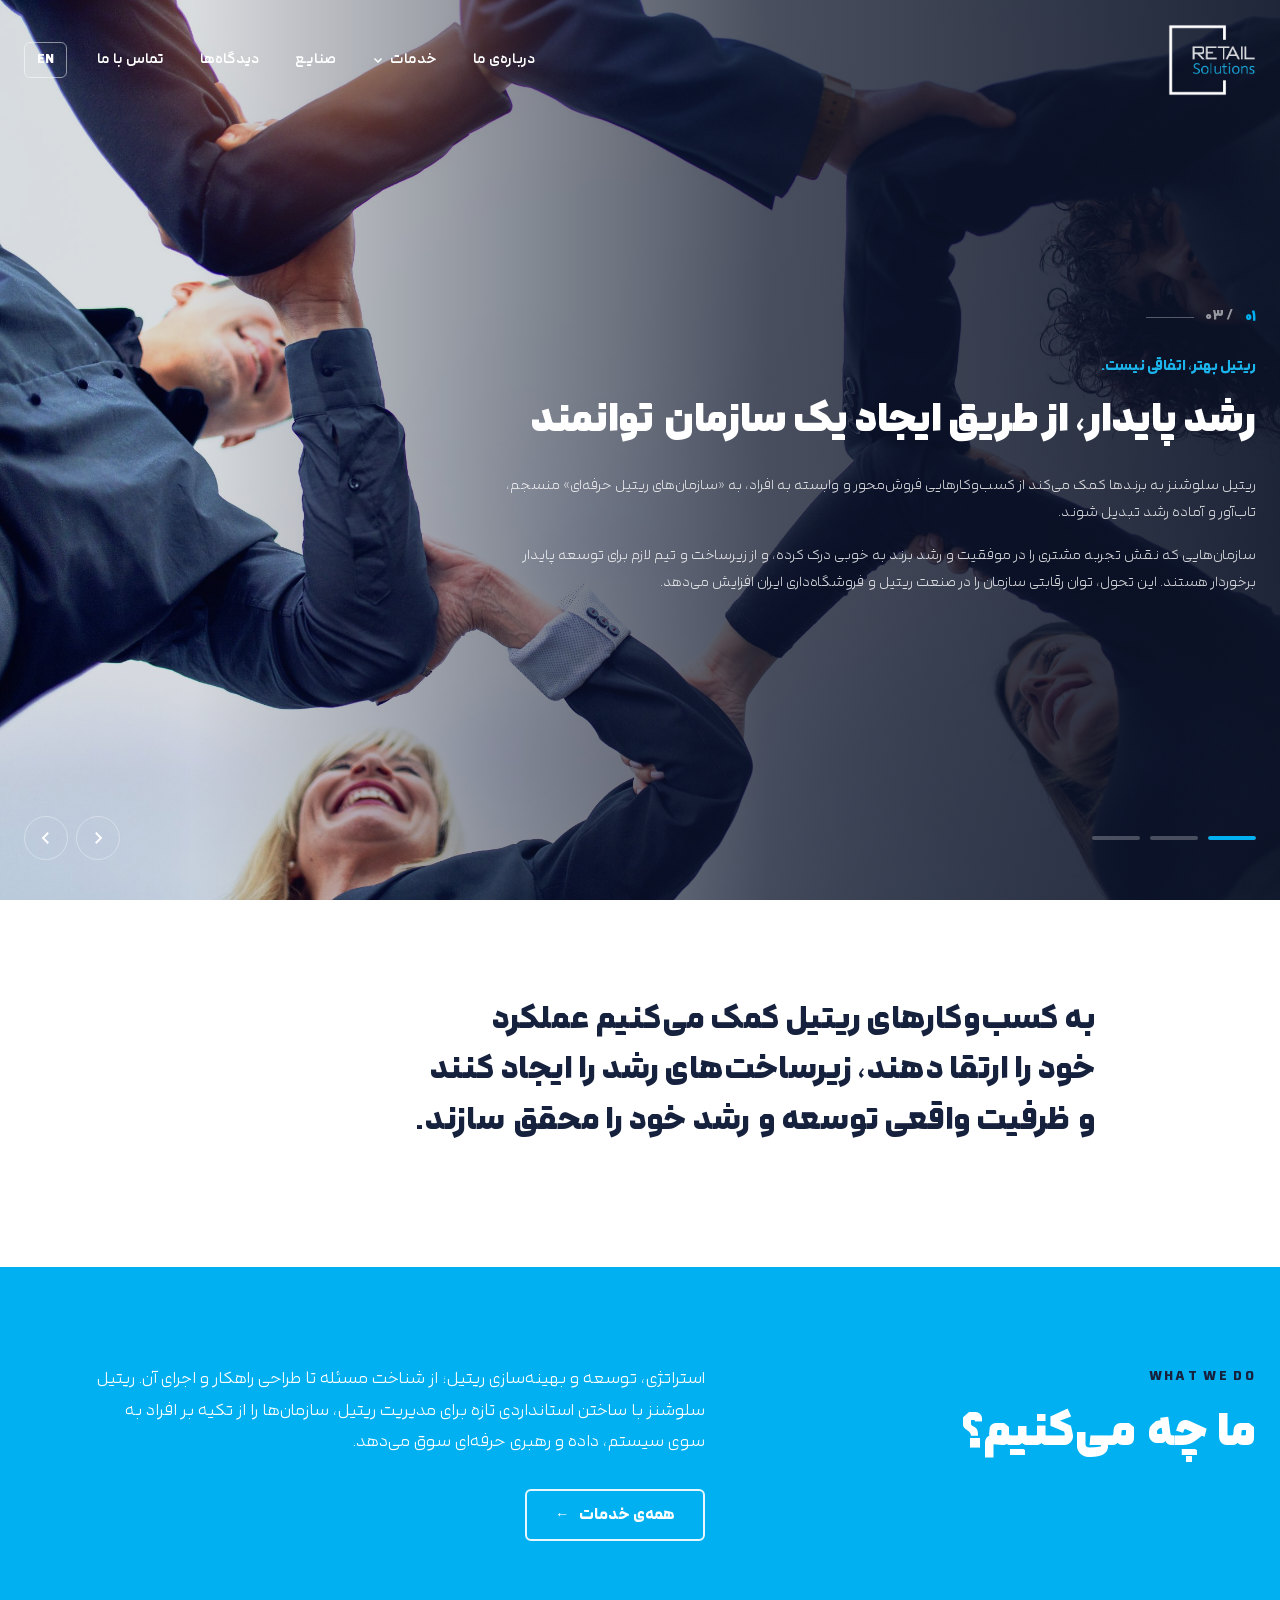
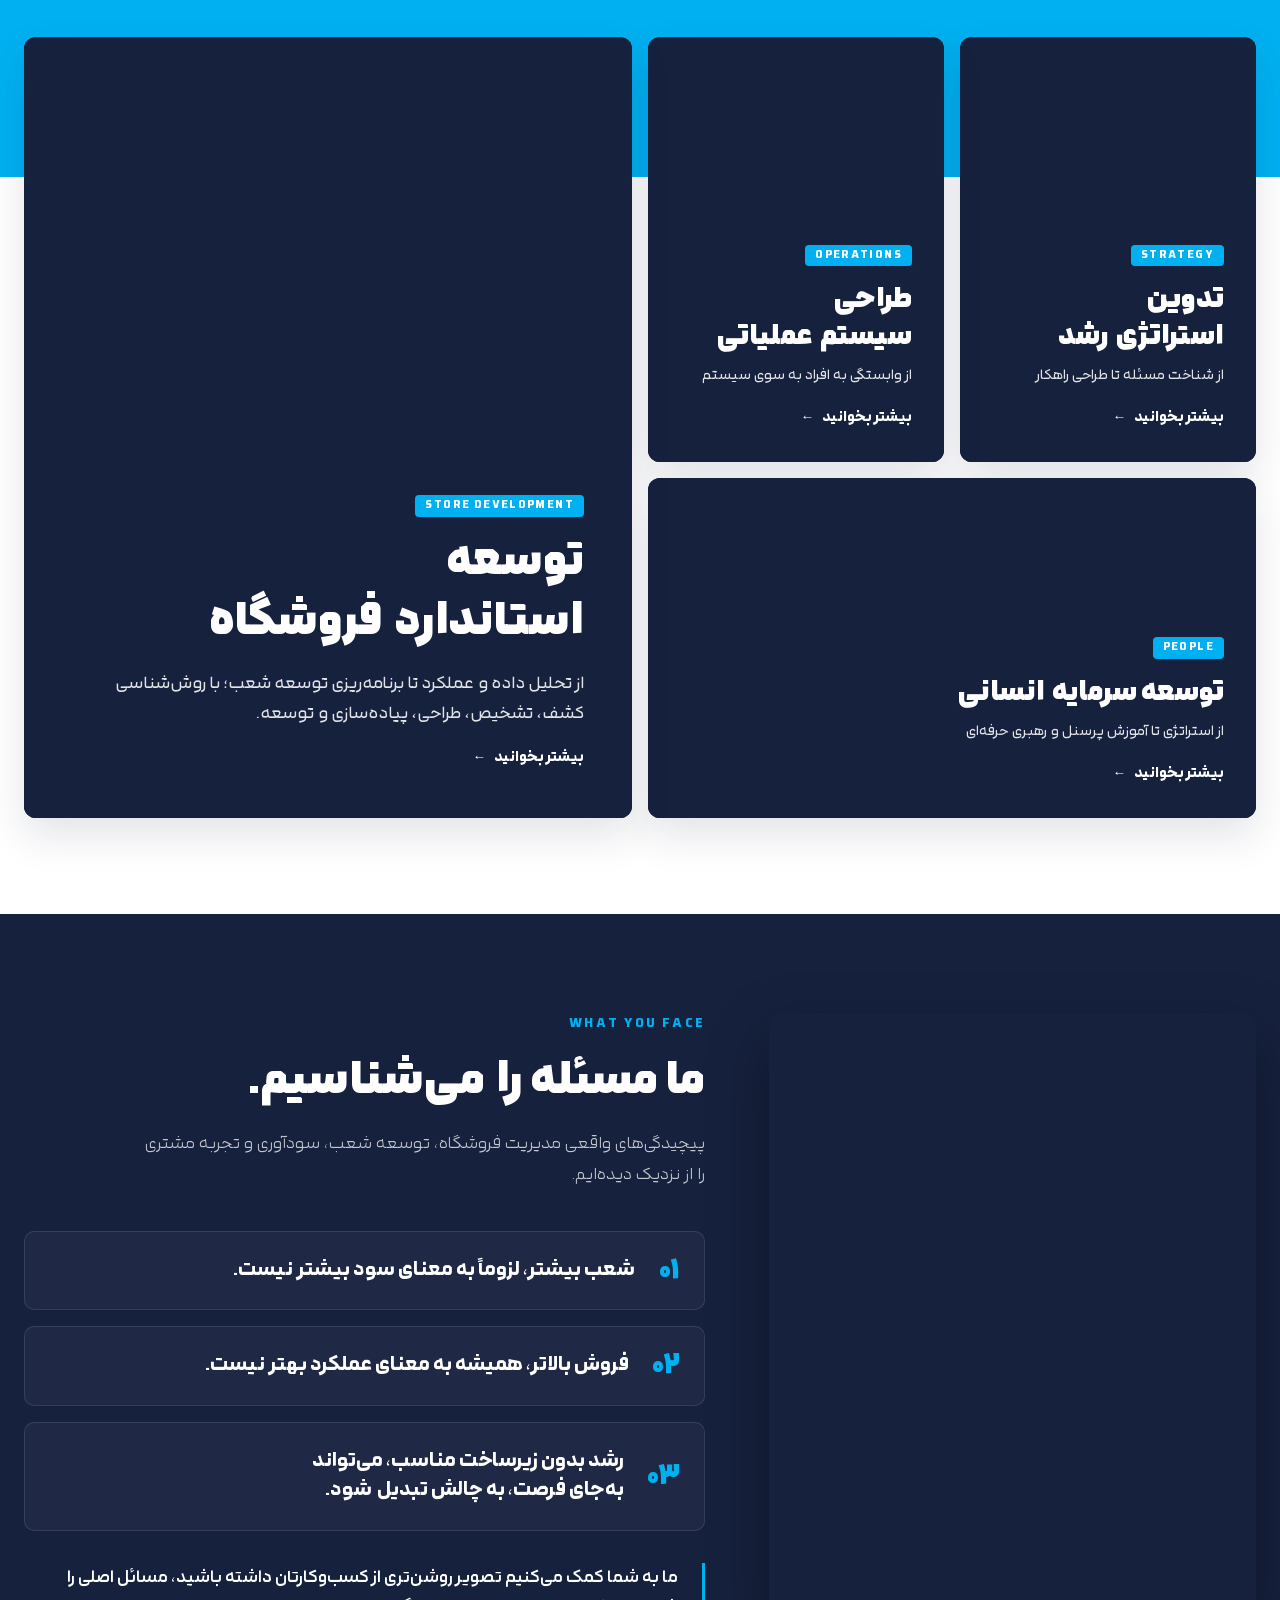
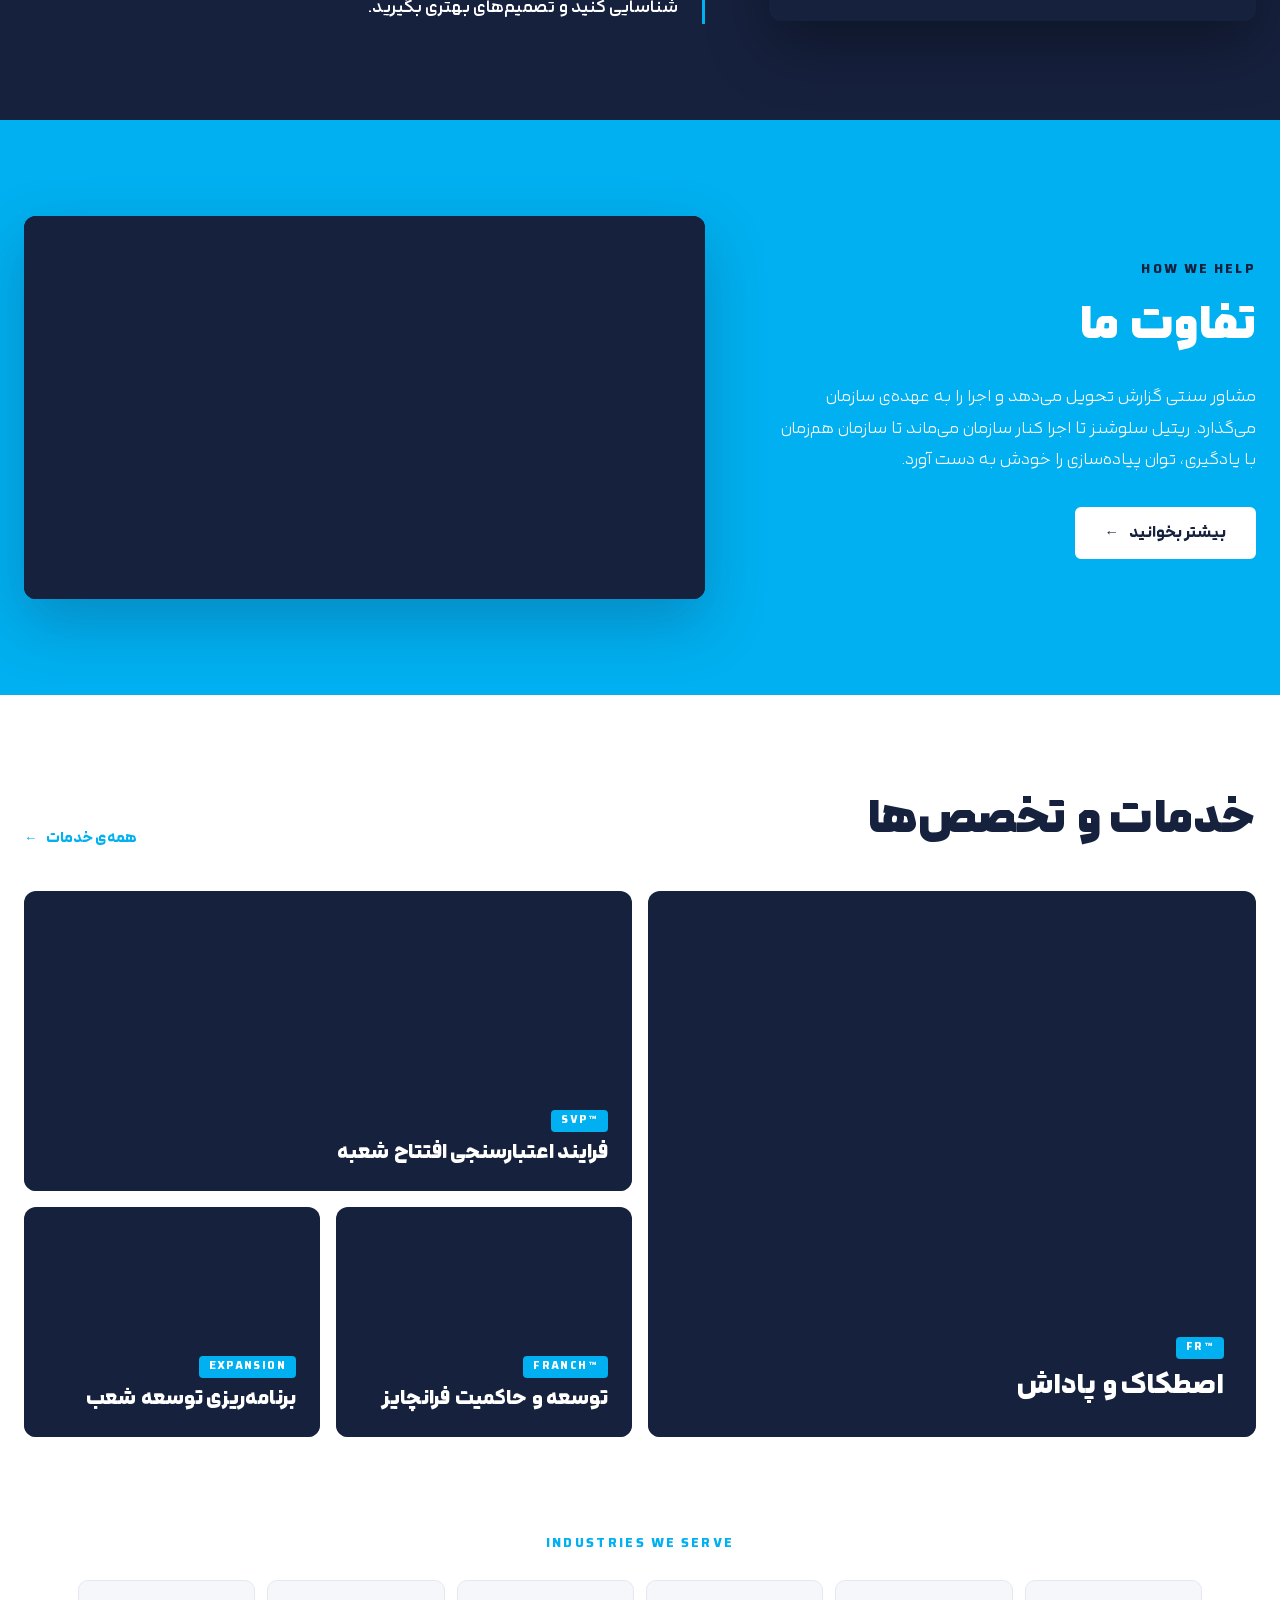
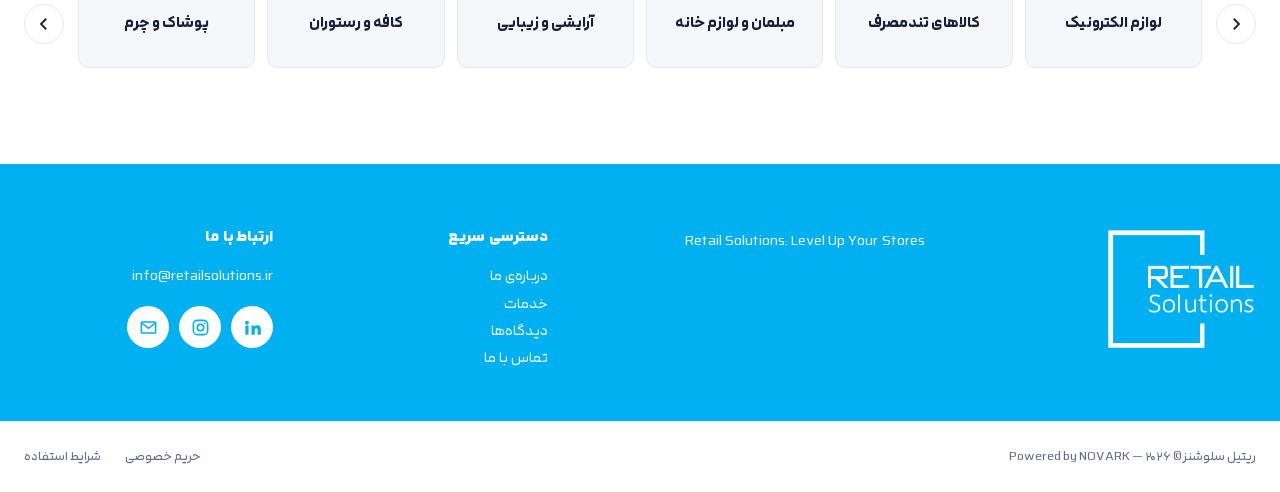
==== commit 7e782ece: "feat(i18n): add complete native English version and update Persian statement" ====
--- a/index.html
+++ b/index.html
@@ -1,10 +1,10 @@
-﻿<!DOCTYPE html>
+<!DOCTYPE html>
 <html lang="fa" dir="rtl">
 <head>
 <meta charset="UTF-8">
 <meta name="viewport" content="width=device-width, initial-scale=1">
 <title>ریتیل سلوشنز — ریتیل بهتر، اتفاقی نیست</title>
-<meta name="description" content="به کسب‌وکارهای ریتیل کمک می‌کنیم عملکردشان را بهبود دهند، هوشمندانه‌تر توسعه پیدا کنند و ظرفیت واقعی رشد خود را محقق سازند.">
+<meta name="description" content="به کسب‌وکارهای ریتیل کمک می‌کنیم عملکرد خود را ارتقا دهند، زیرساخت‌های رشد را ایجاد کنند و ظرفیت واقعی توسعه و رشد خود را محقق سازند.">
 <link rel="preconnect" href="https://fonts.googleapis.com">
 <link rel="preconnect" href="https://fonts.gstatic.com" crossorigin>
 <link href="https://fonts.googleapis.com/css2?family=Vazirmatn:wght@300;400;500;600;700;800&display=swap" rel="stylesheet">
--- a/assets/css/site.css
+++ b/assets/css/site.css
@@ -1,3 +1,12 @@
+/* Lahzeh (FaNum) — official corporate typeface */
+@font-face{font-family:"Lahzeh";src:url("../fonts/Lahzeh-FaNum-Light.woff2") format("woff2"),url("../fonts/Lahzeh-FaNum-Light.ttf") format("truetype");font-weight:300;font-display:swap}
+@font-face{font-family:"Lahzeh";src:url("../fonts/Lahzeh-FaNum-Regular.woff2") format("woff2"),url("../fonts/Lahzeh-FaNum-Regular.ttf") format("truetype");font-weight:400;font-display:swap}
+@font-face{font-family:"Lahzeh";src:url("../fonts/Lahzeh-FaNum-Medium.woff2") format("woff2"),url("../fonts/Lahzeh-FaNum-Medium.ttf") format("truetype");font-weight:500;font-display:swap}
+@font-face{font-family:"Lahzeh";src:url("../fonts/Lahzeh-FaNum-SemiBold.woff2") format("woff2"),url("../fonts/Lahzeh-FaNum-SemiBold.ttf") format("truetype");font-weight:600;font-display:swap}
+@font-face{font-family:"Lahzeh";src:url("../fonts/Lahzeh-FaNum-Bold.woff2") format("woff2"),url("../fonts/Lahzeh-FaNum-Bold.ttf") format("truetype");font-weight:700;font-display:swap}
+@font-face{font-family:"Lahzeh";src:url("../fonts/Lahzeh-FaNum-ExtraBold.woff2") format("woff2"),url("../fonts/Lahzeh-FaNum-ExtraBold.ttf") format("truetype");font-weight:800;font-display:swap}
+@font-face{font-family:"Lahzeh";src:url("../fonts/Lahzeh-FaNum-Black.woff2") format("woff2"),url("../fonts/Lahzeh-FaNum-Black.ttf") format("truetype");font-weight:900;font-display:swap}
+
 /* IRANSansX (FaNum) — local files, only downloaded when chosen in the admin */
 @font-face{font-family:"IRANSansX";src:url("../fonts/IRANSansXFaNum-Light.ttf") format("truetype");font-weight:300;font-display:swap}
 @font-face{font-family:"IRANSansX";src:url("../fonts/IRANSansXFaNum-Regular.ttf") format("truetype");font-weight:400;font-display:swap}
@@ -5,595 +14,696 @@
 @font-face{font-family:"IRANSansX";src:url("../fonts/IRANSansXFaNum-DemiBold.ttf") format("truetype");font-weight:600;font-display:swap}
 @font-face{font-family:"IRANSansX";src:url("../fonts/IRANSansXFaNum-Bold.ttf") format("truetype");font-weight:700;font-display:swap}
 @font-face{font-family:"IRANSansX";src:url("../fonts/IRANSansXFaNum-ExtraBold.ttf") format("truetype");font-weight:800;font-display:swap}
-/* =========================================================
-   Design tokens
-   ========================================================= */
-:root{
-  /* colors */
-  --brand:#00b0f0;
-  --brand-dark:#0096cc;
-  --brand-accent:#1bb5ec;
-  --navy:#16213e;
-  --navy-2:#1f2c50;
-  --muted:#5d6b90;
-  --line:#e4e8f0;
-  --surface:#f5f7fb;
-  --white:#fff;
-
-  /* type */
-  --font:"Vazirmatn", "Vazir", Tahoma, sans-serif;
+/* =========================================================
+   Design tokens
+   ========================================================= */
+:root{
+  /* colors */
+  --brand:#00b0f0;
+  --brand-dark:#0096cc;
+  --brand-accent:#1bb5ec;
+  --navy:#16213e;
+  --navy-2:#1f2c50;
+  --muted:#5d6b90;
+  --line:#e4e8f0;
+  --surface:#f5f7fb;
+  --white:#fff;
+
+  /* type */
+  --font:"Lahzeh", "Vazirmatn", "IRANSansX", Tahoma, sans-serif;
   --font-head:var(--font);
   /* text size multipliers — set from the admin (تایپوگرافی) */
-  --ts:1; --ts-head:1; --ts-body:1;
-  --fs-h1:clamp(38px, 5.6vw, 76px);
-  --fs-h2:clamp(30px, 3.6vw, 48px);
-  --fs-h3:clamp(22px, 2.2vw, 30px);
-  --fs-h4:clamp(18px, 1.6vw, 22px);
-  --fs-lead:clamp(17px, 1.4vw, 20px);
-  --fs-body:16px;
-  --fs-small:14px;
-  --fs-eyebrow:13px;
-
-  /* spacing scale (8px base) */
-  --s-1:8px; --s-2:16px; --s-3:24px; --s-4:32px; --s-5:40px; --s-6:48px; --s-8:64px; --s-12:96px;
-  --section:var(--s-12);
-  --gutter:24px;
-  --container:1240px;
-  --radius:6px;
-  --ease:cubic-bezier(.2,.7,.2,1);
-}
-
-/* =========================================================
-   Base
-   ========================================================= */
-*,*::before,*::after{box-sizing:border-box}
-html{scroll-behavior:smooth}
-html,body{margin:0;padding:0}
-body{font-family:var(--font);font-size:calc(var(--fs-body) * var(--ts,1) * var(--ts-body,1));font-weight:400;line-height:1.9;color:var(--navy);background:#fff;-webkit-font-smoothing:antialiased;text-rendering:optimizeLegibility}
-a{color:var(--brand);text-decoration:none;transition:color .2s,background-color .2s,border-color .2s}
-img{max-width:100%;height:auto;display:block}
-h1,h2,h3,h4,p{margin:0}
-h1,h2,h3,h4{font-weight:800;line-height:1.35;letter-spacing:-.01em}
-h1,h2,h3,h4,.h1-like,.ps-title,.tile-title,.stat b{font-family:var(--font-head)}
-p + p{margin-top:var(--s-2)}
-.latin{direction:ltr;unicode-bidi:isolate}
-.bg-img{background-color:var(--navy);background-size:cover;background-position:center;background-repeat:no-repeat}
-
-/* layout */
-.container{width:100%;max-width:calc(var(--container) + var(--gutter) * 2);margin:0 auto;padding:0 var(--gutter)}
-.section{padding:var(--section) 0}
-.bg-brand{background:var(--brand);color:#fff}
-
-/* shared text components */
-.eyebrow{display:inline-block;font-size:calc(var(--fs-eyebrow) * var(--ts,1) * var(--ts-body,1));font-weight:700;letter-spacing:.2em;text-transform:uppercase;color:var(--brand);direction:ltr;margin-bottom:var(--s-2)}
-.bg-brand .eyebrow{color:var(--navy)}
-.h2{font-size:calc(var(--fs-h2) * var(--ts,1) * var(--ts-head,1))}
-.lead{font-size:calc(var(--fs-lead) * var(--ts,1) * var(--ts-body,1));line-height:1.9;font-weight:300}
-
-/* =========================================================
-   Buttons — one system, three variants
-   ========================================================= */
-.btn{display:inline-flex;align-items:center;justify-content:center;gap:10px;height:52px;padding:0 28px;border:2px solid transparent;border-radius:var(--radius);font-family:inherit;font-size:calc(16px * var(--ts,1) * var(--ts-body,1));font-weight:600;line-height:1;white-space:nowrap;cursor:pointer;transition:background-color .25s var(--ease),color .25s var(--ease),border-color .25s var(--ease)}
-.btn .arrow{display:inline-block;transition:transform .25s var(--ease)}
-.btn:hover .arrow{transform:translateX(-4px)}
-.btn-primary{background:var(--brand);border-color:var(--brand);color:#fff}
-.btn-primary:hover{background:var(--brand-dark);border-color:var(--brand-dark);color:#fff}
-.btn-outline{background:transparent;border-color:rgba(255,255,255,.9);color:#fff}
-.btn-outline:hover{background:#fff;border-color:#fff;color:var(--navy)}
-.btn-light{background:#fff;border-color:#fff;color:var(--navy)}
-.btn-light:hover{background:transparent;color:#fff}
-.btn-group{display:flex;flex-wrap:wrap;gap:var(--s-2)}
-
-/* inline "read more" link */
-.more{display:inline-flex;align-items:center;gap:8px;font-size:calc(15px * var(--ts,1) * var(--ts-body,1));font-weight:600;color:#fff}
-.more .arrow{transition:transform .25s var(--ease)}
-
-/* =========================================================
-   Header
-   ========================================================= */
-.site-header{position:fixed;inset:0 0 auto 0;z-index:100;transition:background-color .3s,box-shadow .3s,backdrop-filter .3s}
-.site-header .container{display:flex;align-items:center;justify-content:space-between;gap:var(--s-4);padding-top:var(--s-3);padding-bottom:var(--s-3);transition:padding .3s}
-.site-header.scrolled{background:rgba(22,33,62,.92);backdrop-filter:blur(10px);-webkit-backdrop-filter:blur(10px);box-shadow:0 8px 30px rgba(0,0,0,.15)}
-.site-header.scrolled .container{padding-top:12px;padding-bottom:12px}
-.site-header.scrolled .site-logo{height:52px}
-.site-logo{display:block;height:72px;flex-shrink:0;transition:height .3s}
-.site-logo img{height:100%;width:auto}
-.main-nav ul{list-style:none;margin:0;padding:0}
-.main-nav > ul{display:flex;align-items:center;gap:var(--s-1)}
-.main-nav li{position:relative}
-.main-nav > ul > li > a{display:flex;align-items:center;gap:6px;height:44px;padding:0 14px;border-radius:var(--radius);color:#fff;font-size:calc(15px * var(--ts,1) * var(--ts-body,1));font-weight:500;white-space:nowrap}
-.main-nav > ul > li > a:hover{background:rgba(255,255,255,.12)}
-.main-nav .chev{width:12px;height:12px;transition:transform .2s}
-.main-nav li:hover > a .chev{transform:rotate(180deg)}
-.main-nav .lang a{border:1px solid rgba(255,255,255,.5);height:36px;padding:0 12px;font-size:calc(13px * var(--ts,1) * var(--ts-body,1));font-weight:700;margin-right:var(--s-1)}
-.sub-menu{position:absolute;top:calc(100% + 8px);right:0;min-width:250px;padding:var(--s-1);background:#fff;border-radius:10px;box-shadow:0 16px 40px rgba(22,33,62,.18);opacity:0;visibility:hidden;transform:translateY(6px);transition:opacity .2s,transform .2s,visibility .2s;z-index:99}
-.sub-menu::before{content:"";position:absolute;inset:-10px 0 auto 0;height:10px}
-.main-nav li:hover > .sub-menu,.main-nav li:focus-within > .sub-menu{opacity:1;visibility:visible;transform:none}
-.sub-menu a{display:flex;align-items:center;gap:var(--s-1);padding:10px 14px;border-radius:var(--radius);color:var(--navy);font-size:calc(14px * var(--ts,1) * var(--ts-body,1));font-weight:500;line-height:1.6}
-.sub-menu a .latin{font-size:calc(11px * var(--ts,1) * var(--ts-body,1));font-weight:700;color:var(--brand);letter-spacing:.05em;min-width:58px}
-.sub-menu a:hover{background:var(--surface);color:var(--brand)}
-.menu-toggle{display:none;align-items:center;gap:var(--s-1);height:44px;padding:0 var(--s-2);background:rgba(255,255,255,.12);border:0;border-radius:var(--radius);color:#fff;font:600 15px var(--font);cursor:pointer}
-
-/* =========================================================
-   Hero
-   ========================================================= */
-/* Two layouts, chosen in the admin (اسلایدشو → سبک نمایش):
-   .hero--split   : text on a navy panel, photo shown clean beside it (default)
-   .hero--overlay : full-screen photo with the text on top                     */
-.hero{--panel:44%;position:relative;display:grid;min-height:100vh;min-height:100svh;color:#fff;background:var(--navy);overflow:hidden}
-/* all slides share one grid cell, so the hero grows to fit the longest text instead of cutting it */
-.hero-slide{grid-area:1/1;position:relative;min-height:inherit;opacity:0;visibility:hidden;transition:opacity 1s ease,visibility 1s}
-.hero-slide.is-active{opacity:1;visibility:visible;z-index:1}
-.hero-media{position:absolute;inset:0;overflow:hidden;background:var(--navy-2)}
-.hero-bg{position:absolute;inset:0;background-size:cover;background-position:center;transform:scale(1.06);transition:transform 8s linear}
-.hero-slide.is-active .hero-bg{transform:scale(1)}
-.hero-panel{position:relative;z-index:2;min-height:inherit;display:flex;align-items:center}
-.hero-content{width:100%}
-.hero-content > *{opacity:0;transform:translateY(22px);transition:opacity .8s var(--ease),transform .8s var(--ease)}
-.hero-slide.is-active .hero-content > *{opacity:1;transform:none}
-.hero-slide.is-active .hero-content > :nth-child(2){transition-delay:.12s}
-.hero-slide.is-active .hero-content > :nth-child(3){transition-delay:.24s}
-.hero-slide.is-active .hero-content > :nth-child(4){transition-delay:.36s}
-.hero-slide.is-active .hero-content > :nth-child(5){transition-delay:.48s}
-.hero-count{display:flex;align-items:center;gap:12px;margin-bottom:var(--s-3);font-size:calc(14px * var(--ts,1) * var(--ts-body,1));font-weight:700;color:rgba(255,255,255,.55)}
-.hero-count b{color:var(--brand);font-size:calc(15px * var(--ts,1) * var(--ts-body,1))}
-.hero-count::after{content:"";width:48px;height:1px;background:rgba(255,255,255,.3)}
-.hero .eyebrow{display:block;color:var(--brand-accent);font-weight:600;margin-bottom:var(--s-2);direction:rtl;letter-spacing:0;font-size:calc(15px * var(--ts,1) * var(--ts-body,1));text-transform:none}
-.hero h1,.hero .h1-like{font-size:calc(clamp(28px,3.4vw,50px) * var(--ts,1) * var(--ts-head,1));font-weight:800;line-height:1.4;color:#fff;margin:0}
-.hero-text{margin-top:var(--s-3);font-size:calc(clamp(15px,1.15vw,18px) * var(--ts,1) * var(--ts-body,1));line-height:2;font-weight:300;color:rgba(255,255,255,.82)}
-.hero-text p + p{margin-top:var(--s-2)}
-.hero .btn{margin-top:var(--s-4)}
-
-/* ---- split layout ---- */
-.hero--split .hero-media{inset:0 auto 0 0;width:calc(100% - var(--panel))}           /* photo on the left (RTL) */
-.hero--split .hero-media::before{content:"";position:absolute;inset:0 0 auto 0;height:170px;z-index:1;background:linear-gradient(180deg,rgba(13,20,40,.55),rgba(13,20,40,0))} /* keeps the menu readable */
-.hero--split .hero-panel{width:var(--panel);margin-right:0;background:var(--navy);background-image:radial-gradient(circle at 85% 15%,rgba(0,176,240,.18),transparent 55%)}
-.hero--split .hero-content{padding:150px clamp(28px,4vw,72px) 150px clamp(28px,3.5vw,64px)}
-.hero--split .hero-panel::after{content:"";position:absolute;inset:0 auto 0 0;width:4px;background:var(--brand)}  /* thin accent where text meets photo */
-
-/* ---- overlay layout ---- */
-.hero--overlay .hero-slide::after{content:"";position:absolute;inset:0;z-index:1;background:linear-gradient(270deg,rgba(13,20,40,.92) 0%,rgba(13,20,40,.75) 40%,rgba(13,20,40,.15) 85%)}
-.hero--overlay .hero-content{max-width:calc(var(--container) + var(--gutter) * 2);margin:0 auto;padding:150px var(--gutter) 150px}
-.hero--overlay .hero-content > *{max-width:580px}
-
-/* ---- controls ---- */
-.hero-controls{position:absolute;z-index:5;bottom:var(--s-5);right:0;width:var(--panel);display:flex;align-items:center;gap:var(--s-3);padding:0 clamp(28px,4vw,72px)}
-.hero--overlay .hero-controls{width:100%;max-width:calc(var(--container) + var(--gutter) * 2);right:50%;transform:translateX(50%);padding:0 var(--gutter)}
-.hero-dots{display:flex;gap:10px}
-.hero-dot{position:relative;width:48px;height:4px;padding:0;border:0;border-radius:4px;background:rgba(255,255,255,.25);cursor:pointer;overflow:hidden}
-.hero-dot::before{content:"";position:absolute;inset:-10px 0}
-.hero-dot span{position:absolute;inset:0;width:0;background:var(--brand);border-radius:4px}
-.hero-dot.is-active span{animation:heroProgress var(--hero-interval,6s) linear forwards}
-.hero.is-paused .hero-dot.is-active span{animation-play-state:paused}
-.hero.no-autoplay .hero-dot.is-active span{animation:none;width:100%}
-@keyframes heroProgress{from{width:0}to{width:100%}}
-.hero-arrows{display:flex;gap:8px;margin-right:auto}
-.hero-arrow{width:44px;height:44px;border-radius:50%;border:1px solid rgba(255,255,255,.35);background:transparent;color:#fff;display:flex;align-items:center;justify-content:center;cursor:pointer;transition:background-color .25s,border-color .25s,color .25s}
-.hero-arrow:hover{background:#fff;border-color:#fff;color:var(--navy)}
-.hero.single .hero-controls{display:none}
-@media (prefers-reduced-motion:reduce){
-  .hero-bg,.hero-slide,.hero-content > *{transition:none!important}
-}
-
-/* ---- products slideshow (services page) — reuses the hero slider ---- */
-.hero.product-slider{--panel:46%;display:block;min-height:0;border-radius:16px;box-shadow:0 30px 70px rgba(22,33,62,.18)}
-.product-slider .ps-stage{position:relative;display:grid;min-height:560px}
-.product-slider .hero-media::before{display:none}
-.product-slider .hero-content{padding:56px clamp(24px,3.5vw,56px) 104px}
-.product-slider .hero-controls{bottom:32px;padding:0 clamp(24px,3.5vw,56px)}
-.product-slider .hero-arrows{margin-right:0}
-.ps-tabs{display:grid;grid-auto-flow:column;grid-auto-columns:1fr;background:var(--navy-2);border-bottom:1px solid rgba(255,255,255,.08)}
-.ps-tabs .hero-dot{width:auto;height:auto;border-radius:0;background:transparent;padding:18px 24px 20px;display:flex;flex-direction:column;align-items:flex-start;gap:2px;font:inherit;text-align:right;color:rgba(255,255,255,.55);transition:background-color .25s,color .25s}
-.ps-tabs .hero-dot + .hero-dot{border-right:1px solid rgba(255,255,255,.08)}
-.ps-tabs .hero-dot:hover{color:#fff;background:rgba(255,255,255,.04)}
-.ps-tabs .hero-dot.is-active{color:#fff;background:rgba(255,255,255,.07)}
-.ps-tabs .hero-dot b{font-size:calc(13px * var(--ts,1) * var(--ts-body,1));font-weight:800;letter-spacing:.06em;color:var(--brand);direction:ltr}
-.ps-tabs .hero-dot em{font-style:normal;font-weight:600;font-size:calc(15px * var(--ts,1) * var(--ts-body,1));line-height:1.6}
-.ps-tabs .hero-dot span{inset:auto 0 0 auto;height:3px;border-radius:0}
-.ps-tag{display:inline-block;margin-bottom:var(--s-2);font-size:calc(15px * var(--ts,1) * var(--ts-head,1));font-weight:800;letter-spacing:.1em;color:var(--brand-accent);direction:ltr}
-.ps-title{font-size:calc(clamp(26px,2.6vw,40px) * var(--ts,1) * var(--ts-head,1));line-height:1.4;color:#fff}
-.ps-points{margin-top:var(--s-3)}
-.ps-points > b{display:block;margin-bottom:var(--s-1);font-size:calc(13px * var(--ts,1) * var(--ts-body,1));font-weight:600;color:rgba(255,255,255,.55)}
-.ps-points .checks{gap:8px}
-.ps-points .checks li{color:rgba(255,255,255,.9);font-size:calc(15px * var(--ts,1) * var(--ts-body,1))}
-.product-slider .btn-group{margin-top:var(--s-4)}
-.product-slider .btn{margin-top:0}
-
-/* page loading state (content comes from content/content.json) */
-body.is-loading main,body.is-loading footer{visibility:hidden}
-.load-error{max-width:640px;margin:160px auto;padding:var(--s-4);text-align:center;border:1px solid var(--line);border-radius:12px;color:var(--navy)}
-
-/* =========================================================
-   Intro (What we do)
-   ========================================================= */
-.intro{padding-bottom:calc(var(--section) + 140px)}
-.intro .container{display:grid;grid-template-columns:5fr 7fr;gap:var(--s-8);align-items:start}
-.intro h2{font-size:calc(var(--fs-h2) * var(--ts,1) * var(--ts-head,1));color:#fff}
-.intro .lead{color:#fff;max-width:620px}
-.intro .btn{margin-top:var(--s-4)}
-
-/* =========================================================
-   Services grid (overlaps the cyan band above)
-   ========================================================= */
-.services{padding-top:0}
-.services .container{margin-top:-140px;position:relative}
-.services-grid{display:grid;grid-template-columns:1fr 1fr;gap:var(--s-2)}
-.services-left{display:grid;grid-template-columns:1fr 1fr;grid-template-rows:1.25fr 1fr;gap:var(--s-2)}
-.card{position:relative;display:flex;flex-direction:column;justify-content:flex-end;padding:var(--s-4);color:#fff;overflow:hidden;min-height:400px;border-radius:12px;box-shadow:0 18px 40px rgba(22,33,62,.12)}
-.card p{max-width:440px}
-.card::before{content:"";position:absolute;inset:0;background:inherit;background-size:cover;background-position:center;transition:transform .6s var(--ease);z-index:0}
-.card::after{content:"";position:absolute;inset:0;background:linear-gradient(180deg,rgba(22,33,62,.05) 20%,rgba(22,33,62,.85) 100%);transition:background-color .3s;z-index:0}
-.card:hover::before{transform:scale(1.05)}
-.card:hover::after{background-color:rgba(22,33,62,.2)}
-.card > *{position:relative;z-index:1}
-.card .card-link{position:absolute;inset:0;z-index:3}
-.card .eyebrow,.tile .eyebrow{align-self:flex-start;background:var(--brand);color:#fff;font-size:calc(11px * var(--ts,1) * var(--ts-body,1));letter-spacing:.14em;line-height:1;padding:6px 10px;border-radius:4px;margin-bottom:var(--s-2)}
-.card h3{font-size:calc(var(--fs-h3) * var(--ts,1) * var(--ts-head,1));color:#fff;margin-bottom:var(--s-1)}
-.card p{font-size:calc(15px * var(--ts,1) * var(--ts-body,1));line-height:1.8;color:rgba(255,255,255,.88)}
-.card .more{margin-top:var(--s-2)}
-.card:hover .more .arrow{transform:translateX(-4px)}
-.card-wide{grid-column:1 / -1;min-height:340px}
-.card-tall{min-height:100%;padding:var(--s-6)}
-.card-tall h3{font-size:calc(var(--fs-h2) * var(--ts,1) * var(--ts-head,1));margin-bottom:var(--s-2)}
-.card-tall p{font-size:calc(var(--fs-lead) * var(--ts,1) * var(--ts-body,1));max-width:520px}
-
-/* =========================================================
-   Story (Who we are)
-   ========================================================= */
-.story .container{display:grid;grid-template-columns:7fr 5fr;gap:var(--s-6);align-items:stretch}
-.story h2{font-size:calc(var(--fs-h2) * var(--ts,1) * var(--ts-head,1));color:var(--navy);margin-bottom:var(--s-3)}
-.story h2 em{font-style:normal;color:var(--brand)}
-.story .container{gap:var(--s-8)}
-.story h2{max-width:640px}
-.story .lead{color:var(--muted);max-width:660px}
-.story .lead strong{color:var(--navy);font-weight:700}
-.stats{display:grid;grid-template-columns:repeat(3,1fr);margin-top:var(--s-6);border-top:1px solid var(--line)}
-.stat{padding:var(--s-3) var(--s-3) 0 0}
-.stat + .stat{border-right:1px solid var(--line);padding-right:var(--s-3)}
-.stat:first-child{padding-right:0}
-.stat b{display:block;font-size:calc(clamp(36px,4vw,52px) * var(--ts,1) * var(--ts-head,1));font-weight:800;line-height:1.1;color:var(--brand)}
-.stat span{display:block;margin-top:var(--s-1);font-size:calc(var(--fs-small) * var(--ts,1) * var(--ts-body,1));color:var(--muted)}
-.cta-box{background:var(--navy);color:#fff;border-radius:12px;padding:var(--s-6);display:flex;flex-direction:column;justify-content:center}
-.cta-box h3{font-size:calc(var(--fs-h3) * var(--ts,1) * var(--ts-head,1));color:#fff;margin-bottom:var(--s-2)}
-.cta-box p{color:rgba(255,255,255,.78)}
-.cta-box .btn-group{margin-top:var(--s-4)}
-
-/* =========================================================
-   Customer pains (What you face)
-   ========================================================= */
-.pains{background:var(--navy);color:#fff}
-.pains .container{display:grid;grid-template-columns:5fr 7fr;gap:var(--s-8);align-items:center}
-.pains-media{aspect-ratio:4/5;border-radius:12px;box-shadow:0 24px 60px rgba(0,0,0,.35)}
-.pains h2{font-size:calc(var(--fs-h2) * var(--ts,1) * var(--ts-head,1));color:#fff;margin-bottom:var(--s-2)}
-.pains .lead{color:rgba(255,255,255,.75)}
-.pain-list{list-style:none;margin:var(--s-5) 0 0;padding:0;display:grid;gap:var(--s-2)}
-.pain-item{display:flex;align-items:center;gap:var(--s-3);padding:var(--s-3);background:rgba(255,255,255,.04);border:1px solid rgba(255,255,255,.1);border-radius:10px;transition:border-color .25s,background-color .25s}
-.pain-item:hover{border-color:var(--brand);background:rgba(0,176,240,.08)}
-.pain-item .num{flex-shrink:0;font-size:calc(28px * var(--ts,1) * var(--ts-head,1));font-weight:800;line-height:1;color:var(--brand)}
-.pain-item h4{font-size:calc(var(--fs-h4) * var(--ts,1) * var(--ts-head,1));font-weight:600;line-height:1.6;color:#fff}
-.pains-close{margin-top:var(--s-4);padding-right:var(--s-3);border-right:3px solid var(--brand);font-size:calc(var(--fs-lead) * var(--ts,1) * var(--ts-body,1));font-weight:500;line-height:1.9;color:#fff}
-
-/* =========================================================
-   Difference + video (How we help)
-   ========================================================= */
-.discover .container{display:grid;grid-template-columns:5fr 7fr;gap:var(--s-8);align-items:center}
-.discover h2{font-size:calc(var(--fs-h2) * var(--ts,1) * var(--ts-head,1));color:#fff;margin-bottom:var(--s-3)}
-.discover .lead{color:#fff;max-width:520px}
-.pains .lead{max-width:560px}
-.discover .btn{margin-top:var(--s-4)}
-.video{position:relative;aspect-ratio:16/9;border-radius:12px;overflow:hidden;background:var(--navy);box-shadow:0 24px 60px rgba(22,33,62,.25)}
-.video .bg-img{position:absolute;inset:0;transition:transform .6s var(--ease)}
-.video::after{content:"";position:absolute;inset:0;background:rgba(22,33,62,.25)}
-.video:hover .bg-img{transform:scale(1.04)}
-.video-play{position:absolute;top:50%;left:50%;transform:translate(-50%,-50%);z-index:1;width:76px;height:76px;border-radius:50%;background:#fff;border:0;cursor:pointer;display:flex;align-items:center;justify-content:center;box-shadow:0 0 0 10px rgba(255,255,255,.25);transition:box-shadow .3s,transform .3s}
-.video iframe{position:absolute;inset:0;width:100%;height:100%;border:0;z-index:2}
-.video-play::before{content:"";border-style:solid;border-width:11px 0 11px 18px;border-color:transparent transparent transparent var(--brand);margin-left:5px}
-.video:hover .video-play{box-shadow:0 0 0 16px rgba(255,255,255,.2)}
-
-/* =========================================================
-   Solution tiles
-   ========================================================= */
-.section-head{display:flex;align-items:flex-end;justify-content:space-between;gap:var(--s-3);margin-bottom:var(--s-5)}
-.section-head h2{font-size:calc(var(--fs-h2) * var(--ts,1) * var(--ts-head,1))}
-.section-head .link{font-weight:600;font-size:calc(15px * var(--ts,1) * var(--ts-body,1));display:inline-flex;gap:8px;align-items:center}
-.section-head .link:hover{color:var(--navy)}
-.tiles-grid{display:grid;grid-template-columns:repeat(4,1fr);grid-template-rows:300px 230px;gap:var(--s-2)}
-.tile{position:relative;overflow:hidden;display:block;color:#fff;border-radius:12px;isolation:isolate}
-.tile-lg{grid-column:1 / 3;grid-row:1 / 3}
-.tile-md{grid-column:3 / 5;grid-row:1}
-.tile-image{position:absolute;inset:0;transition:transform .6s var(--ease)}
-.tile::after{content:"";position:absolute;inset:0;background:linear-gradient(180deg,rgba(0,0,0,0) 35%,rgba(22,33,62,.85) 100%)}
-.tile:hover .tile-image{transform:scale(1.08)}
-.tile-text{position:absolute;inset:auto 0 0 0;z-index:1;padding:var(--s-3)}
-.tile .eyebrow{margin-bottom:var(--s-1)}
-.tile-title{font-size:calc(var(--fs-h4) * var(--ts,1) * var(--ts-head,1));font-weight:700;line-height:1.5;color:#fff}
-.tile-lg .tile-text{padding:var(--s-4)}
-.tile-lg .tile-title{font-size:calc(var(--fs-h3) * var(--ts,1) * var(--ts-head,1))}
-
-/* =========================================================
-   Industries carousel
-   ========================================================= */
-/* two white sections in a row share one gap (order is editable in the admin) */
-.is-light + .is-light{padding-top:0}
-.industries .eyebrow{display:block;text-align:center;margin-bottom:var(--s-3)}
-.logo-carousel{position:relative;padding:0 var(--s-6)}
-.logo-viewport{overflow:hidden;direction:ltr}
-.logo-track{display:flex;transition:transform .6s var(--ease)}
-.logo-item{flex:0 0 auto;padding:0 6px;direction:rtl}
-.logo-box{height:88px;display:flex;align-items:center;justify-content:center;padding:0 var(--s-2);background:var(--surface);border:1px solid var(--line);border-radius:10px;color:var(--navy);font-size:calc(15px * var(--ts,1) * var(--ts-body,1));font-weight:600;text-align:center;transition:border-color .25s,color .25s,background-color .25s}
-.logo-box:hover{border-color:var(--brand);color:var(--brand);background:#fff}
-.logo-nav{position:absolute;top:50%;transform:translateY(-50%);width:40px;height:40px;border-radius:50%;border:1px solid var(--line);background:#fff;color:var(--navy);cursor:pointer;display:flex;align-items:center;justify-content:center;padding:0;transition:all .25s}
-.logo-nav:hover{background:var(--brand);border-color:var(--brand);color:#fff}
-.logo-prev{right:0}
-.logo-next{left:0}
-
-/* =========================================================
-   Footer
-   ========================================================= */
-.footer-main{padding:var(--s-8) 0 var(--s-6)}
-.footer-grid{display:grid;grid-template-columns:1.2fr 1fr 1fr 1fr;gap:var(--s-6);align-items:start}
-.footer-logo img{width:150px;height:auto}
-.footer-main h4{font-size:calc(15px * var(--ts,1) * var(--ts-head,1));font-weight:700;color:#fff;margin-bottom:var(--s-2)}
-.footer-main p,.footer-main a{color:rgba(255,255,255,.92);font-size:calc(15px * var(--ts,1) * var(--ts-body,1));line-height:2}
-.footer-main a:hover{color:#fff;text-decoration:underline;text-underline-offset:4px}
-.footer-main ul{list-style:none;margin:0;padding:0}
-.social{display:flex;gap:10px}
-.footer-main .social a{width:42px;height:42px;border-radius:50%;background:#fff;color:var(--brand);display:flex;align-items:center;justify-content:center;text-decoration:none;transition:transform .25s,background-color .25s,color .25s}
-.footer-main .social a:hover{background:var(--navy);color:#fff;transform:translateY(-2px)}
-.footer-bottom{border-top:1px solid var(--line)}
-.footer-bottom .container{display:flex;align-items:center;justify-content:space-between;gap:var(--s-2);padding-top:var(--s-3);padding-bottom:var(--s-3)}
-.footer-bottom p{font-size:calc(13px * var(--ts,1) * var(--ts-body,1));color:var(--muted)}
-.footer-links{display:flex;flex-wrap:wrap;gap:var(--s-1) var(--s-3)}
-.footer-links a{font-size:calc(13px * var(--ts,1) * var(--ts-body,1));color:var(--muted)}
-.footer-links a:hover{color:var(--brand)}
-
-/* =========================================================
-   Inner pages (about, solutions, details, insights, contact…)
-   ========================================================= */
-.main-nav > ul > li > a.is-current{background:rgba(255,255,255,.14)}
-.page-hero{position:relative;min-height:62vh;display:flex;align-items:flex-end;color:#fff;background:var(--navy) center/cover no-repeat;overflow:hidden}
-.page-hero::after{content:"";position:absolute;inset:0;background:linear-gradient(180deg,rgba(22,33,62,.55) 0%,rgba(22,33,62,.55) 40%,rgba(22,33,62,.9) 100%)}
-.page-hero.no-img{min-height:auto}
-.page-hero.no-img::after{background:radial-gradient(circle at 15% 20%,rgba(0,176,240,.25),transparent 55%)}
-.page-hero .container{position:relative;z-index:1;padding-top:200px;padding-bottom:var(--s-8)}
-.page-hero.no-img .container{padding-top:180px;padding-bottom:var(--s-6)}
-.page-hero .eyebrow{color:var(--brand-accent)}
-.page-hero h1{font-size:calc(clamp(32px,4.4vw,58px) * var(--ts,1) * var(--ts-head,1));line-height:1.35;max-width:880px}
-.page-hero h1 .tag{display:inline-block;font-size:.55em;vertical-align:middle;color:var(--brand-accent);direction:ltr;margin-left:var(--s-2)}
-.page-hero .lead{max-width:720px;margin-top:var(--s-3);color:rgba(255,255,255,.85)}
-.page-hero .meta{display:flex;flex-wrap:wrap;gap:var(--s-1) var(--s-3);margin-top:var(--s-3);font-size:calc(14px * var(--ts,1) * var(--ts-body,1));color:rgba(255,255,255,.75)}
-.crumbs{display:flex;flex-wrap:wrap;gap:8px;margin-bottom:var(--s-3);font-size:calc(13px * var(--ts,1) * var(--ts-body,1));color:rgba(255,255,255,.7)}
-.crumbs a{color:rgba(255,255,255,.85)}
-.crumbs a:hover{color:#fff}
-.crumbs span[aria-hidden]{opacity:.5}
-
-.surface{background:var(--surface)}
-.sec-head{max-width:760px;margin-bottom:var(--s-6)}
-.sec-head h2{font-size:calc(var(--fs-h2) * var(--ts,1) * var(--ts-head,1))}
-.sec-head .lead{margin-top:var(--s-2);color:var(--muted)}
-.sec-head.center{margin-inline:auto;text-align:center}
-.bg-brand .sec-head .lead,.pains .sec-head .lead{color:rgba(255,255,255,.8)}
-
-/* split text block */
-.split{display:grid;grid-template-columns:5fr 7fr;gap:var(--s-8);align-items:start}
-.split h2{font-size:calc(var(--fs-h2) * var(--ts,1) * var(--ts-head,1))}
-.split .lead{color:var(--muted)}
-.split .lead + .lead{margin-top:var(--s-2)}
-
-/* generic cards */
-.cards{display:grid;grid-template-columns:repeat(auto-fit,minmax(250px,1fr));gap:var(--s-2)}
-.info-card{position:relative;display:flex;flex-direction:column;gap:var(--s-1);padding:var(--s-4);background:#fff;border:1px solid var(--line);border-radius:12px;color:var(--navy);transition:border-color .25s,box-shadow .25s,transform .25s}
-a.info-card:hover{border-color:var(--brand);box-shadow:0 18px 40px rgba(22,33,62,.08);transform:translateY(-3px)}
-.info-card .num{font-size:calc(15px * var(--ts,1) * var(--ts-head,1));font-weight:800;color:var(--brand)}
-.info-card h3{font-size:calc(var(--fs-h4) * var(--ts,1) * var(--ts-head,1));line-height:1.5}
-.info-card p{color:var(--muted);font-size:calc(15px * var(--ts,1) * var(--ts-body,1));line-height:1.9}
-.info-card .tag{direction:ltr;align-self:flex-start;font-size:calc(12px * var(--ts,1) * var(--ts-body,1));font-weight:700;letter-spacing:.12em;color:var(--brand)}
-.info-card .more{color:var(--brand);margin-top:auto;padding-top:var(--s-2)}
-a.info-card:hover .more .arrow{transform:translateX(-4px)}
-.surface .info-card{border-color:transparent}
-
-/* two highlighted statements (vision / mission) */
-.duo{display:grid;grid-template-columns:1fr 1fr;gap:var(--s-2)}
-.duo > div{padding:var(--s-5);border-radius:12px;background:var(--navy);color:#fff}
-.duo > div:last-child{background:var(--brand)}
-.duo h3{font-size:calc(var(--fs-h3) * var(--ts,1) * var(--ts-head,1));margin-bottom:var(--s-2)}
-.duo p{font-size:calc(var(--fs-lead) * var(--ts,1) * var(--ts-body,1));line-height:1.9;color:rgba(255,255,255,.9)}
-
-/* pillars */
-.pillars{display:grid;grid-template-columns:repeat(4,1fr);gap:var(--s-2)}
-.pillar{position:relative;padding:var(--s-5) var(--s-4);border-radius:12px;background:rgba(255,255,255,.06);border:1px solid rgba(255,255,255,.12)}
-.pillar .num{display:block;font-size:calc(44px * var(--ts,1) * var(--ts-head,1));font-weight:800;line-height:1;color:var(--brand);margin-bottom:var(--s-3)}
-.pillar h3{font-size:calc(var(--fs-h3) * var(--ts,1) * var(--ts-head,1));color:#fff}
-.pillar p{margin-top:var(--s-1);color:rgba(255,255,255,.75)}
-
-/* chips */
-.chips{display:flex;flex-wrap:wrap;gap:8px;margin-top:var(--s-2)}
-.chips span,.chips a{display:inline-flex;align-items:center;padding:6px 14px;border-radius:40px;background:var(--surface);border:1px solid var(--line);font-size:calc(13px * var(--ts,1) * var(--ts-body,1));font-weight:500;color:var(--navy)}
-.chips a:hover{border-color:var(--brand);color:var(--brand)}
-
-/* problem → help cards */
-.pain-cards{display:grid;grid-template-columns:repeat(2,1fr);gap:var(--s-2)}
-.pain-card{padding:var(--s-4);border-radius:12px;background:rgba(255,255,255,.04);border:1px solid rgba(255,255,255,.1)}
-.pain-card h3{font-size:calc(var(--fs-h4) * var(--ts,1) * var(--ts-head,1));color:#fff;margin-bottom:var(--s-1)}
-.pain-card p{color:rgba(255,255,255,.75)}
-.pain-card .help{margin-top:var(--s-3);padding-top:var(--s-3);border-top:1px solid rgba(255,255,255,.1)}
-.pain-card .help b{display:block;color:var(--brand);font-size:calc(13px * var(--ts,1) * var(--ts-body,1));margin-bottom:4px}
-.pain-card .help p{color:#fff}
-
-/* checklists & numbered steps */
-.checks{list-style:none;margin:0;padding:0;display:grid;gap:12px}
-.checks li{position:relative;padding-right:34px;line-height:1.9}
-.checks li::before{content:"";position:absolute;right:0;top:6px;width:22px;height:22px;border-radius:50%;background:rgba(0,176,240,.12) url("data:image/svg+xml,%3Csvg xmlns='http://www.w3.org/2000/svg' viewBox='0 0 24 24' fill='none' stroke='%2300b0f0' stroke-width='3'%3E%3Cpath d='M5 12l5 5 9-10'/%3E%3C/svg%3E") center/13px no-repeat}
-.checks.cross li::before{background:rgba(229,72,77,.1) url("data:image/svg+xml,%3Csvg xmlns='http://www.w3.org/2000/svg' viewBox='0 0 24 24' fill='none' stroke='%23e5484d' stroke-width='3'%3E%3Cpath d='M7 7l10 10M17 7L7 17'/%3E%3C/svg%3E") center/11px no-repeat}
-.steps{list-style:none;margin:0;padding:0;display:grid;gap:var(--s-2);counter-reset:step}
-.steps li{counter-increment:step;display:flex;align-items:center;gap:var(--s-3);padding:var(--s-3);background:#fff;border:1px solid var(--line);border-radius:12px;font-weight:500}
-.steps li::before{content:counter(step,persian);flex-shrink:0;width:44px;height:44px;border-radius:50%;background:var(--navy);color:#fff;display:flex;align-items:center;justify-content:center;font-weight:800;font-size:calc(18px * var(--ts,1) * var(--ts-body,1))}
-
-/* detail page layout */
-.detail-grid{display:grid;grid-template-columns:1fr 1fr;gap:var(--s-2)}
-.detail-box{padding:var(--s-5);border-radius:12px;background:#fff;border:1px solid var(--line)}
-.detail-box h3{font-size:calc(var(--fs-h4) * var(--ts,1) * var(--ts-head,1));margin-bottom:var(--s-2)}
-.detail-box h3::before{content:"";display:inline-block;width:10px;height:10px;border-radius:3px;background:var(--brand);margin-left:10px;vertical-align:middle}
-.detail-box p{color:var(--muted);line-height:2}
-.impact-row{display:grid;grid-template-columns:repeat(auto-fit,minmax(200px,1fr));gap:var(--s-2)}
-.impact{padding:var(--s-4);border-radius:12px;background:var(--brand);color:#fff;font-weight:700;font-size:calc(var(--fs-h4) * var(--ts,1) * var(--ts-head,1));line-height:1.6}
-.note{margin-top:var(--s-3);font-size:calc(13px * var(--ts,1) * var(--ts-body,1));color:var(--muted)}
-.bg-brand .note{color:rgba(255,255,255,.8)}
-
-/* FAQ */
-.faq{display:grid;gap:10px;max-width:860px}
-.faq details{border:1px solid var(--line);border-radius:12px;background:#fff;overflow:hidden}
-.faq summary{list-style:none;cursor:pointer;display:flex;align-items:center;justify-content:space-between;gap:var(--s-2);padding:var(--s-3);font-weight:700}
-.faq summary::-webkit-details-marker{display:none}
-.faq summary::after{content:"+";flex-shrink:0;width:28px;height:28px;border-radius:50%;background:var(--surface);color:var(--brand);display:flex;align-items:center;justify-content:center;font-size:calc(20px * var(--ts,1) * var(--ts-body,1));font-weight:400;transition:transform .25s}
-.faq details[open] summary::after{transform:rotate(45deg)}
-.faq details p{padding:0 var(--s-3) var(--s-3);color:var(--muted);line-height:2}
-
-/* articles */
-.post-grid{display:grid;grid-template-columns:repeat(auto-fill,minmax(300px,1fr));gap:var(--s-3)}
-.post-card{display:flex;flex-direction:column;border-radius:12px;overflow:hidden;background:#fff;border:1px solid var(--line);color:var(--navy);transition:box-shadow .25s,transform .25s}
-.post-card:hover{box-shadow:0 18px 40px rgba(22,33,62,.1);transform:translateY(-3px)}
-.post-card .thumb{aspect-ratio:16/10;background:var(--navy) center/cover;transition:transform .6s var(--ease)}
-.post-card .thumb-wrap{overflow:hidden}
-.post-card:hover .thumb{transform:scale(1.05)}
-.post-card .body{padding:var(--s-3) var(--s-3) var(--s-4);display:flex;flex-direction:column;gap:var(--s-1);flex:1}
-.post-meta{display:flex;flex-wrap:wrap;gap:6px 14px;font-size:calc(13px * var(--ts,1) * var(--ts-body,1));color:var(--muted)}
-.post-meta .type{color:var(--brand);font-weight:700}
-.post-card h3{font-size:calc(var(--fs-h4) * var(--ts,1) * var(--ts-head,1));line-height:1.6}
-.post-card p{color:var(--muted);font-size:calc(15px * var(--ts,1) * var(--ts-body,1));line-height:1.9}
-.post-card .more{color:var(--brand);margin-top:auto;padding-top:var(--s-2)}
-.post-card.featured{grid-column:1/-1;display:grid;grid-template-columns:7fr 5fr}
-.post-card.featured .thumb{aspect-ratio:auto;height:100%;min-height:340px}
-.post-card.featured .body{padding:var(--s-6) var(--s-5);justify-content:center}
-.post-card.featured h3{font-size:calc(var(--fs-h3) * var(--ts,1) * var(--ts-head,1))}
-
-/* long-form text */
-.prose{max-width:760px;margin:0 auto;font-size:calc(18px * var(--ts,1) * var(--ts-body,1));line-height:2.15;color:#2a3553}
-.prose p{margin:0 0 1.4em}
-.prose h2{font-size:calc(var(--fs-h3) * var(--ts,1) * var(--ts-head,1));margin:1.6em 0 .6em;color:var(--navy)}
-.prose h3{font-size:calc(var(--fs-h4) * var(--ts,1) * var(--ts-head,1));margin:1.4em 0 .5em;color:var(--navy)}
-.prose ul{margin:0 0 1.4em;padding-right:1.2em}
-.prose blockquote{margin:1.6em 0;padding:var(--s-2) var(--s-3);border-right:4px solid var(--brand);background:var(--surface);border-radius:8px;font-weight:500}
-.prose > :first-child{margin-top:0}
-.article-cover{max-width:1000px;margin:0 auto var(--s-6);aspect-ratio:16/8;border-radius:16px;background:var(--navy) center/cover;box-shadow:0 24px 60px rgba(22,33,62,.15)}
-
-/* CTA band (bottom of inner pages) */
-.cta-band{background:var(--brand);color:#fff}
-.cta-band .container{display:flex;align-items:center;justify-content:space-between;gap:var(--s-4);padding-top:var(--s-8);padding-bottom:var(--s-8)}
-.cta-band h2{font-size:calc(var(--fs-h2) * var(--ts,1) * var(--ts-head,1))}
-.cta-band p{margin-top:var(--s-1);font-size:calc(var(--fs-lead) * var(--ts,1) * var(--ts-body,1));color:rgba(255,255,255,.9)}
-.cta-band .eyebrow{color:var(--navy)}
-
-/* contact */
-.contact-grid{display:grid;grid-template-columns:5fr 7fr;gap:var(--s-3);align-items:start}
-.contact-card{padding:var(--s-5);border-radius:16px;background:var(--navy);color:#fff;position:sticky;top:110px}
-.contact-card h2{font-size:calc(var(--fs-h3) * var(--ts,1) * var(--ts-head,1));margin-bottom:var(--s-3)}
-.channel{display:flex;align-items:center;gap:var(--s-2);padding:var(--s-2) 0;border-bottom:1px solid rgba(255,255,255,.1);color:#fff;word-break:break-all}
-.channel:last-of-type{border-bottom:0}
-.channel .ico{flex-shrink:0;width:42px;height:42px;border-radius:50%;background:rgba(255,255,255,.1);display:flex;align-items:center;justify-content:center;color:var(--brand)}
-a.channel:hover .ico{background:var(--brand);color:#fff}
-.contact-card .muted{margin-top:var(--s-2);font-size:calc(13px * var(--ts,1) * var(--ts-body,1));color:rgba(255,255,255,.6)}
-.form-card{position:relative;padding:var(--s-5);border-radius:16px;background:#fff;border:1px solid var(--line);box-shadow:0 24px 60px rgba(22,33,62,.06)}
-.form-card h2{font-size:calc(var(--fs-h3) * var(--ts,1) * var(--ts-head,1))}
-.form-card > p{color:var(--muted);margin:var(--s-1) 0 var(--s-4)}
-.form-grid{display:grid;grid-template-columns:1fr 1fr;gap:var(--s-2) var(--s-3)}
-.form-grid .full{grid-column:1/-1}
-.f-field{display:flex;flex-direction:column;gap:6px;font-size:calc(14px * var(--ts,1) * var(--ts-body,1));font-weight:600}
-.f-field small{font-weight:400;color:var(--muted);font-size:calc(12px * var(--ts,1) * var(--ts-body,1))}
-.f-field .req{font-style:normal;color:#e5484d}
-.f-field input,.f-field select,.f-field textarea{font:inherit;font-weight:400;font-size:calc(15px * var(--ts,1) * var(--ts-body,1));padding:12px 14px;border:1px solid var(--line);border-radius:8px;background:#fff;color:var(--navy);outline:none;transition:border-color .2s,box-shadow .2s}
-.f-field textarea{min-height:120px;resize:vertical;line-height:1.9}
-.f-field input:focus,.f-field select:focus,.f-field textarea:focus{border-color:var(--brand);box-shadow:0 0 0 3px rgba(0,176,240,.15)}
-.f-field input:invalid:not(:placeholder-shown){border-color:#e5484d}
-.f-check{display:flex;align-items:flex-start;gap:10px;font-size:calc(14px * var(--ts,1) * var(--ts-body,1));color:var(--muted);cursor:pointer}
-.f-check input{margin-top:6px;accent-color:var(--brand)}
-.hp{position:absolute!important;width:1px;height:1px;overflow:hidden;clip:rect(0 0 0 0);clip-path:inset(50%);white-space:nowrap;opacity:0;pointer-events:none}
-.form-status{margin-top:var(--s-2);padding:12px 16px;border-radius:8px;font-weight:500}
-.form-status.ok{background:rgba(47,163,107,.1);color:#1d7a4d}
-.form-status.err{background:rgba(229,72,77,.1);color:#c02f34}
-.form-card .btn{margin-top:var(--s-3)}
-
-.empty-state{max-width:560px;margin:0 auto;text-align:center;padding:var(--s-8) 0}
-.empty-state h2{font-size:calc(var(--fs-h3) * var(--ts,1) * var(--ts-head,1));margin-bottom:var(--s-2)}
-.empty-state p{color:var(--muted);margin-bottom:var(--s-4)}
-
-/* =========================================================
-   Responsive
-   ========================================================= */
-@media (max-width:1100px){
-  :root{--section:var(--s-8)}
-  .main-nav > ul > li > a{padding:0 10px;font-size:calc(14px * var(--ts,1) * var(--ts-body,1))}
-  .site-logo{height:60px}
-}
-@media (max-width:900px){
-  :root{--gutter:16px}
-  .site-header .container{flex-wrap:wrap}
-  .site-logo{height:54px}
-  .menu-toggle{display:flex}
-  .main-nav{width:100%;display:none}
-  .main-nav.toggled{display:block}
-  .main-nav > ul{flex-direction:column;align-items:stretch;gap:2px;background:var(--navy);border-radius:10px;padding:var(--s-1)}
-  .main-nav > ul > li > a{justify-content:space-between}
-  .main-nav .lang a{margin:var(--s-1) 0 0;justify-content:center}
-  .sub-menu{position:static;min-width:0;box-shadow:none;background:var(--navy-2);opacity:1;visibility:visible;transform:none;display:none;margin:2px 0}
-  .sub-menu a{color:#fff}
-  .sub-menu a:hover{background:rgba(255,255,255,.08);color:#fff}
-  .main-nav li.open > .sub-menu{display:block}
-  .intro .container,.story .container,.discover .container,.pains .container{grid-template-columns:1fr;gap:var(--s-5)}
-  .pains-media{aspect-ratio:16/10}
-  .services-grid{grid-template-columns:1fr}
-  .intro{padding-bottom:calc(var(--section) + 80px)}
-  .services .container{margin-top:-80px}
-  .card-tall{min-height:480px}
-  .tiles-grid{grid-template-columns:1fr 1fr;grid-template-rows:320px 240px 220px}
-  .tile-lg{grid-column:1 / 3;grid-row:1}
-  .tile-md{grid-column:1 / 3;grid-row:2}
-  .footer-grid{grid-template-columns:1fr 1fr}
-  /* hero: photo on top, text below */
-  .hero{min-height:0}
-  .hero--split .hero-slide{display:flex;flex-direction:column;min-height:0}
-  .hero--split .hero-media{position:relative;inset:auto;order:-1;width:100%;height:clamp(260px,48svh,520px)}
-  .hero--split .hero-panel{width:100%;min-height:0;flex:1}
-  .hero--split .hero-panel::after{inset:0 0 auto 0;width:auto;height:4px}
-  .hero--split .hero-content{padding:var(--s-5) var(--gutter) 110px}
-  .hero--split .hero-controls{width:100%;padding:0 var(--gutter);bottom:var(--s-4)}
-  .product-slider .ps-stage{min-height:0}
-  .product-slider .hero-content{padding:var(--s-4) var(--gutter) 96px}
-  .ps-tabs{grid-auto-columns:minmax(150px,1fr);overflow-x:auto;scrollbar-width:none}
-  .ps-tabs .hero-dot{padding:14px 16px 16px}
-  .hero--overlay{min-height:100svh}
-  .hero--overlay .hero-slide::after{background:linear-gradient(180deg,rgba(13,20,40,.45) 0%,rgba(13,20,40,.85) 70%)}
-  .hero--overlay .hero-panel{align-items:flex-end}
-  .hero--overlay .hero-content{padding:160px var(--gutter) 120px}
-  .split,.contact-grid,.duo,.detail-grid,.pain-cards{grid-template-columns:1fr;gap:var(--s-3)}
-  .pillars{grid-template-columns:1fr 1fr}
-  .post-card.featured{grid-template-columns:1fr}
-  .post-card.featured .thumb{min-height:240px}
-  .post-card.featured .body{padding:var(--s-4) var(--s-3)}
-  .cta-band .container{flex-direction:column;align-items:flex-start}
-  .contact-card{position:static}
-  .page-hero{min-height:52vh}
-  .page-hero .container{padding-top:160px;padding-bottom:var(--s-6)}
-}
-@media (max-width:560px){
-  :root{--section:var(--s-6)}
-  .hero-arrow{width:38px;height:38px}
-  .hero-dot{width:32px}
-  .services-left{grid-template-columns:1fr;grid-template-rows:none}
-  .card{min-height:320px;padding:var(--s-3)}
-  .card-tall{padding:var(--s-3)}
-  .tiles-grid{grid-template-columns:1fr;grid-template-rows:none;grid-auto-rows:240px}
-  .tile-lg,.tile-md{grid-column:auto;grid-row:auto}
-  .section-head{flex-direction:column;align-items:flex-start}
-  .cta-box{padding:var(--s-4)}
-  .stat{padding-left:var(--s-1)}
-  .stat + .stat{padding-right:var(--s-2)}
-  .logo-carousel{padding:0 var(--s-5)}
-  .footer-grid{grid-template-columns:1fr;gap:var(--s-4)}
-  .footer-bottom .container{flex-direction:column;align-items:flex-start}
-  .btn-group .btn{flex:1 1 100%}
-  .pillars,.form-grid{grid-template-columns:1fr}
-  .info-card,.detail-box,.form-card,.contact-card,.duo > div{padding:var(--s-3)}
-  .prose{font-size:calc(17px * var(--ts,1) * var(--ts-body,1))}
-  .article-cover{border-radius:12px;margin-bottom:var(--s-4)}
-}
+  --ts:0.9; --ts-head:1; --ts-body:1;
+  --fs-h1:clamp(38px, 5.6vw, 76px);
+  --fs-h2:clamp(30px, 3.6vw, 48px);
+  --fs-h3:clamp(22px, 2.2vw, 30px);
+  --fs-h4:clamp(18px, 1.6vw, 22px);
+  --fs-lead:clamp(17px, 1.4vw, 20px);
+  --fs-body:16px;
+  --fs-small:14px;
+  --fs-eyebrow:13px;
+
+  /* spacing scale (8px base) */
+  --s-1:8px; --s-2:16px; --s-3:24px; --s-4:32px; --s-5:40px; --s-6:48px; --s-8:64px; --s-12:96px;
+  --section:var(--s-12);
+  --gutter:24px;
+  --container:1240px;
+  --radius:6px;
+  --ease:cubic-bezier(.2,.7,.2,1);
+}
+
+/* =========================================================
+   Base
+   ========================================================= */
+*,*::before,*::after{box-sizing:border-box}
+html{scroll-behavior:smooth}
+html,body{margin:0;padding:0}
+body{font-family:var(--font);font-size:calc(var(--fs-body) * var(--ts,1) * var(--ts-body,1));font-weight:400;line-height:1.9;color:var(--navy);background:#fff;-webkit-font-smoothing:antialiased;text-rendering:optimizeLegibility;font-feature-settings:"calt" 1,"kern" 1}
+a{color:var(--brand);text-decoration:none;transition:color .2s,background-color .2s,border-color .2s}
+img{max-width:100%;height:auto;display:block}
+h1,h2,h3,h4,p{margin:0}
+h1,h2,h3,h4{font-weight:800;line-height:1.45;letter-spacing:0;text-wrap:balance;word-break:normal;overflow-wrap:break-word}
+h1,h2,h3,h4,.h1-like,.ps-title,.tile-title,.stat b{font-family:var(--font-head)}
+.h1-like,.ps-title,.tile-title{text-wrap:balance}
+p{text-wrap:pretty;word-break:normal;overflow-wrap:break-word}
+p + p{margin-top:var(--s-2)}
+.latin{direction:ltr;unicode-bidi:isolate}
+.bg-img{background-color:var(--navy);background-size:cover;background-position:center;background-repeat:no-repeat}
+
+/* layout */
+.container{width:100%;max-width:calc(var(--container) + var(--gutter) * 2);margin:0 auto;padding:0 var(--gutter)}
+.section{padding:var(--section) 0}
+.bg-brand{background:var(--brand);color:#fff}
+
+/* shared text components */
+.eyebrow{display:inline-block;font-size:calc(var(--fs-eyebrow) * var(--ts,1) * var(--ts-body,1));font-weight:700;letter-spacing:.2em;text-transform:uppercase;color:var(--brand);direction:ltr;margin-bottom:var(--s-2)}
+.bg-brand .eyebrow{color:var(--navy)}
+.h2{font-size:calc(var(--fs-h2) * var(--ts,1) * var(--ts-head,1));line-height:1.45;text-wrap:balance}
+.lead{font-size:calc(var(--fs-lead) * var(--ts,1) * var(--ts-body,1));line-height:1.95;font-weight:300;text-wrap:pretty}
+
+/* =========================================================
+   Buttons — one system, three variants
+   ========================================================= */
+.btn{display:inline-flex;align-items:center;justify-content:center;gap:10px;height:52px;padding:0 28px;border:2px solid transparent;border-radius:var(--radius);font-family:inherit;font-size:calc(16px * var(--ts,1) * var(--ts-body,1));font-weight:600;line-height:1;white-space:nowrap;cursor:pointer;transition:background-color .25s var(--ease),color .25s var(--ease),border-color .25s var(--ease)}
+.btn .arrow{display:inline-block;transition:transform .25s var(--ease)}
+.btn:hover .arrow{transform:translateX(-4px)}
+.btn-primary{background:var(--brand);border-color:var(--brand);color:#fff}
+.btn-primary:hover{background:var(--brand-dark);border-color:var(--brand-dark);color:#fff}
+.btn-outline{background:transparent;border-color:rgba(255,255,255,.9);color:#fff}
+.btn-outline:hover{background:#fff;border-color:#fff;color:var(--navy)}
+.btn-light{background:#fff;border-color:#fff;color:var(--navy)}
+.btn-light:hover{background:transparent;color:#fff}
+.btn-group{display:flex;flex-wrap:wrap;gap:var(--s-2)}
+
+/* inline "read more" link */
+.more{display:inline-flex;align-items:center;gap:8px;font-size:calc(15px * var(--ts,1) * var(--ts-body,1));font-weight:600;color:#fff}
+.more .arrow{transition:transform .25s var(--ease)}
+
+/* =========================================================
+   Header
+   ========================================================= */
+.site-header{position:fixed;inset:0 0 auto 0;z-index:100;transition:background-color .3s,box-shadow .3s,backdrop-filter .3s}
+.site-header .container{display:flex;align-items:center;justify-content:space-between;gap:var(--s-4);padding-top:var(--s-3);padding-bottom:var(--s-3);transition:padding .3s}
+.site-header.scrolled{background:rgba(22,33,62,.92);backdrop-filter:blur(10px);-webkit-backdrop-filter:blur(10px);box-shadow:0 8px 30px rgba(0,0,0,.15)}
+.site-header.scrolled .container{padding-top:12px;padding-bottom:12px}
+.site-header.scrolled .site-logo{height:52px}
+.site-logo{display:block;height:72px;flex-shrink:0;transition:height .3s}
+.site-logo img{height:100%;width:auto}
+.main-nav ul{list-style:none;margin:0;padding:0}
+.main-nav > ul{display:flex;align-items:center;gap:var(--s-1)}
+.main-nav li{position:relative}
+.main-nav > ul > li > a{display:flex;align-items:center;gap:6px;height:44px;padding:0 14px;border-radius:var(--radius);color:#fff;font-size:calc(15px * var(--ts,1) * var(--ts-body,1));font-weight:500;white-space:nowrap}
+.main-nav > ul > li > a:hover{background:rgba(255,255,255,.12)}
+.main-nav .chev{width:12px;height:12px;transition:transform .2s}
+.main-nav li:hover > a .chev{transform:rotate(180deg)}
+.main-nav .lang a{border:1px solid rgba(255,255,255,.5);height:36px;padding:0 12px;font-size:calc(13px * var(--ts,1) * var(--ts-body,1));font-weight:700;margin-right:var(--s-1)}
+.sub-menu{position:absolute;top:calc(100% + 8px);right:0;min-width:250px;padding:var(--s-1);background:#fff;border-radius:10px;box-shadow:0 16px 40px rgba(22,33,62,.18);opacity:0;visibility:hidden;transform:translateY(6px);transition:opacity .2s,transform .2s,visibility .2s;z-index:99}
+.sub-menu::before{content:"";position:absolute;inset:-10px 0 auto 0;height:10px}
+.main-nav li:hover > .sub-menu,.main-nav li:focus-within > .sub-menu{opacity:1;visibility:visible;transform:none}
+.sub-menu a{display:flex;align-items:center;gap:var(--s-1);padding:10px 14px;border-radius:var(--radius);color:var(--navy);font-size:calc(14px * var(--ts,1) * var(--ts-body,1));font-weight:500;line-height:1.6}
+.sub-menu a .latin{font-size:calc(11px * var(--ts,1) * var(--ts-body,1));font-weight:700;color:var(--brand);letter-spacing:.05em;min-width:58px}
+.sub-menu a:hover{background:var(--surface);color:var(--brand)}
+.menu-toggle{display:none;align-items:center;gap:var(--s-1);height:44px;padding:0 var(--s-2);background:rgba(255,255,255,.12);border:0;border-radius:var(--radius);color:#fff;font:600 15px var(--font);cursor:pointer}
+
+/* =========================================================
+   Hero
+   ========================================================= */
+/* Two layouts, chosen in the admin (اسلایدشو → سبک نمایش):
+   .hero--split   : text on a navy panel, photo shown clean beside it (default)
+   .hero--overlay : full-screen photo with the text on top                     */
+.hero{--panel:44%;position:relative;display:grid;min-height:100vh;min-height:100svh;color:#fff;background:var(--navy);overflow:hidden}
+/* all slides share one grid cell, so the hero grows to fit the longest text instead of cutting it */
+.hero-slide{grid-area:1/1;position:relative;min-height:inherit;opacity:0;visibility:hidden;transition:opacity 1s ease,visibility 1s}
+.hero-slide.is-active{opacity:1;visibility:visible;z-index:1}
+.hero-media{position:absolute;inset:0;overflow:hidden;background:var(--navy-2)}
+.hero-bg{position:absolute;inset:0;background-size:cover;background-position:center;transform:scale(1.06);transition:transform 8s linear}
+.hero-slide.is-active .hero-bg{transform:scale(1)}
+.hero-panel{position:relative;z-index:2;min-height:inherit;display:flex;align-items:center}
+.hero-content{width:100%}
+.hero-content > *{opacity:0;transform:translateY(22px);transition:opacity .8s var(--ease),transform .8s var(--ease)}
+.hero-slide.is-active .hero-content > *{opacity:1;transform:none}
+.hero-slide.is-active .hero-content > :nth-child(2){transition-delay:.12s}
+.hero-slide.is-active .hero-content > :nth-child(3){transition-delay:.24s}
+.hero-slide.is-active .hero-content > :nth-child(4){transition-delay:.36s}
+.hero-slide.is-active .hero-content > :nth-child(5){transition-delay:.48s}
+.hero-count{display:flex;align-items:center;gap:12px;margin-bottom:var(--s-3);font-size:calc(14px * var(--ts,1) * var(--ts-body,1));font-weight:700;color:rgba(255,255,255,.55)}
+.hero-count b{color:var(--brand);font-size:calc(15px * var(--ts,1) * var(--ts-body,1))}
+.hero-count::after{content:"";width:48px;height:1px;background:rgba(255,255,255,.3)}
+.hero .eyebrow{display:block;color:var(--brand-accent);font-weight:600;margin-bottom:var(--s-2);direction:rtl;letter-spacing:0;font-size:calc(15px * var(--ts,1) * var(--ts-body,1));text-transform:none}
+.hero h1,.hero .h1-like{font-size:calc(clamp(26px,3.1vw,46px) * var(--ts,1) * var(--ts-head,1));font-weight:800;line-height:1.45;color:#fff;margin:0;text-wrap:balance}
+.hero-text{margin-top:var(--s-3);font-size:calc(clamp(15px,1.15vw,18px) * var(--ts,1) * var(--ts-body,1));line-height:2;font-weight:300;color:rgba(255,255,255,.82);text-wrap:pretty}
+.hero-text p + p{margin-top:var(--s-2)}
+.hero .btn{margin-top:var(--s-4)}
+
+/* ---- split layout ---- */
+.hero--split .hero-media{inset:0 auto 0 0;width:calc(100% - var(--panel))}           /* photo on the left (RTL) */
+.hero--split .hero-media::before{content:"";position:absolute;inset:0 0 auto 0;height:170px;z-index:1;background:linear-gradient(180deg,rgba(13,20,40,.55),rgba(13,20,40,0))} /* keeps the menu readable */
+.hero--split .hero-panel{width:var(--panel);margin-right:0;background:var(--navy);background-image:radial-gradient(circle at 85% 15%,rgba(0,176,240,.18),transparent 55%)}
+.hero--split .hero-content{padding:150px clamp(28px,4vw,72px) 150px clamp(28px,3.5vw,64px)}
+.hero--split .hero-panel::after{content:"";position:absolute;inset:0 auto 0 0;width:4px;background:var(--brand)}  /* thin accent where text meets photo */
+
+/* ---- overlay layout ---- */
+.hero--overlay .hero-slide::after{content:"";position:absolute;inset:0;z-index:1;background:linear-gradient(270deg,rgba(13,20,40,.92) 0%,rgba(13,20,40,.75) 40%,rgba(13,20,40,.15) 85%)}
+.hero--overlay .hero-content{max-width:calc(var(--container) + var(--gutter) * 2);margin:0 auto;padding:150px var(--gutter) 150px}
+.hero--overlay .hero-content > *{max-width:760px}
+
+/* ---- controls ---- */
+.hero-controls{position:absolute;z-index:5;bottom:var(--s-5);right:0;width:var(--panel);display:flex;align-items:center;gap:var(--s-3);padding:0 clamp(28px,4vw,72px)}
+.hero--overlay .hero-controls{width:100%;max-width:calc(var(--container) + var(--gutter) * 2);right:50%;transform:translateX(50%);padding:0 var(--gutter)}
+.hero-dots{display:flex;gap:10px}
+.hero-dot{position:relative;width:48px;height:4px;padding:0;border:0;border-radius:4px;background:rgba(255,255,255,.25);cursor:pointer;overflow:hidden}
+.hero-dot::before{content:"";position:absolute;inset:-10px 0}
+.hero-dot span{position:absolute;inset:0;width:0;background:var(--brand);border-radius:4px}
+.hero-dot.is-active span{animation:heroProgress var(--hero-interval,6s) linear forwards}
+.hero.is-paused .hero-dot.is-active span{animation-play-state:paused}
+.hero.no-autoplay .hero-dot.is-active span{animation:none;width:100%}
+@keyframes heroProgress{from{width:0}to{width:100%}}
+.hero-arrows{display:flex;gap:8px;margin-right:auto}
+.hero-arrow{width:44px;height:44px;border-radius:50%;border:1px solid rgba(255,255,255,.35);background:transparent;color:#fff;display:flex;align-items:center;justify-content:center;cursor:pointer;transition:background-color .25s,border-color .25s,color .25s}
+.hero-arrow:hover{background:#fff;border-color:#fff;color:var(--navy)}
+.hero.single .hero-controls{display:none}
+@media (prefers-reduced-motion:reduce){
+  .hero-bg,.hero-slide,.hero-content > *{transition:none!important}
+}
+
+/* ---- products slideshow (services page) — reuses the hero slider ---- */
+.hero.product-slider{--panel:46%;display:block;min-height:0;border-radius:16px;box-shadow:0 30px 70px rgba(22,33,62,.18)}
+.product-slider .ps-stage{position:relative;display:grid;min-height:560px}
+.product-slider .hero-media::before{display:none}
+.product-slider .hero-content{padding:56px clamp(24px,3.5vw,56px) 104px}
+.product-slider .hero-controls{bottom:32px;padding:0 clamp(24px,3.5vw,56px)}
+.product-slider .hero-arrows{margin-right:0}
+.ps-tabs{display:grid;grid-auto-flow:column;grid-auto-columns:1fr;background:var(--navy-2);border-bottom:1px solid rgba(255,255,255,.08)}
+.ps-tabs .hero-dot{width:auto;height:auto;border-radius:0;background:transparent;padding:18px 24px 20px;display:flex;flex-direction:column;align-items:flex-start;gap:2px;font:inherit;text-align:right;color:rgba(255,255,255,.55);transition:background-color .25s,color .25s}
+.ps-tabs .hero-dot + .hero-dot{border-right:1px solid rgba(255,255,255,.08)}
+.ps-tabs .hero-dot:hover{color:#fff;background:rgba(255,255,255,.04)}
+.ps-tabs .hero-dot.is-active{color:#fff;background:rgba(255,255,255,.07)}
+.ps-tabs .hero-dot b{font-size:calc(13px * var(--ts,1) * var(--ts-body,1));font-weight:800;letter-spacing:.06em;color:var(--brand);direction:ltr}
+.ps-tabs .hero-dot em{font-style:normal;font-weight:600;font-size:calc(15px * var(--ts,1) * var(--ts-body,1));line-height:1.6}
+.ps-tabs .hero-dot span{inset:auto 0 0 auto;height:3px;border-radius:0}
+.ps-tag{display:inline-block;margin-bottom:var(--s-2);font-size:calc(15px * var(--ts,1) * var(--ts-head,1));font-weight:800;letter-spacing:.1em;color:var(--brand-accent);direction:ltr}
+.ps-title{font-size:calc(clamp(26px,2.6vw,40px) * var(--ts,1) * var(--ts-head,1));line-height:1.4;color:#fff}
+.ps-points{margin-top:var(--s-3)}
+.ps-points > b{display:block;margin-bottom:var(--s-1);font-size:calc(13px * var(--ts,1) * var(--ts-body,1));font-weight:600;color:rgba(255,255,255,.55)}
+.ps-points .checks{gap:8px}
+.ps-points .checks li{color:rgba(255,255,255,.9);font-size:calc(15px * var(--ts,1) * var(--ts-body,1))}
+.product-slider .btn-group{margin-top:var(--s-4)}
+.product-slider .btn{margin-top:0}
+
+/* page loading state (content comes from content/content.json) */
+body.is-loading main,body.is-loading footer{visibility:hidden}
+.load-error{max-width:640px;margin:160px auto;padding:var(--s-4);text-align:center;border:1px solid var(--line);border-radius:12px;color:var(--navy)}
+
+/* =========================================================
+   Intro (What we do)
+   ========================================================= */
+.intro{padding-bottom:calc(var(--section) + 140px)}
+.intro .container{display:grid;grid-template-columns:5fr 7fr;gap:var(--s-8);align-items:start}
+.intro h2{font-size:calc(var(--fs-h2) * var(--ts,1) * var(--ts-head,1));color:#fff}
+.intro .lead{color:#fff;max-width:620px}
+.intro .btn{margin-top:var(--s-4)}
+
+/* =========================================================
+   Services grid (overlaps the cyan band above)
+   ========================================================= */
+.services{padding-top:0}
+.services .container{margin-top:-140px;position:relative}
+.services-grid{display:grid;grid-template-columns:1fr 1fr;gap:var(--s-2)}
+.services-left{display:grid;grid-template-columns:1fr 1fr;grid-template-rows:1.25fr 1fr;gap:var(--s-2)}
+.card{position:relative;display:flex;flex-direction:column;justify-content:flex-end;padding:var(--s-4);color:#fff;overflow:hidden;min-height:400px;border-radius:12px;box-shadow:0 18px 40px rgba(22,33,62,.12)}
+.card p{max-width:440px}
+.card::before{content:"";position:absolute;inset:0;background:inherit;background-size:cover;background-position:center;transition:transform .6s var(--ease);z-index:0}
+.card::after{content:"";position:absolute;inset:0;background:linear-gradient(180deg,rgba(22,33,62,.05) 20%,rgba(22,33,62,.85) 100%);transition:background-color .3s;z-index:0}
+.card:hover::before{transform:scale(1.05)}
+.card:hover::after{background-color:rgba(22,33,62,.2)}
+.card > *{position:relative;z-index:1}
+.card .card-link{position:absolute;inset:0;z-index:3}
+.card .eyebrow,.tile .eyebrow{align-self:flex-start;background:var(--brand);color:#fff;font-size:calc(11px * var(--ts,1) * var(--ts-body,1));letter-spacing:.14em;line-height:1;padding:6px 10px;border-radius:4px;margin-bottom:var(--s-2)}
+.card h3{font-size:calc(var(--fs-h3) * var(--ts,1) * var(--ts-head,1));color:#fff;margin-bottom:var(--s-1);line-height:1.45;text-wrap:balance}
+.card p{font-size:calc(15px * var(--ts,1) * var(--ts-body,1));line-height:1.85;color:rgba(255,255,255,.88);text-wrap:pretty}
+.card .more{margin-top:var(--s-2)}
+.card:hover .more .arrow{transform:translateX(-4px)}
+.card-wide{grid-column:1 / -1;min-height:340px}
+.card-tall{min-height:100%;padding:var(--s-6)}
+.card-tall h3{font-size:calc(var(--fs-h2) * var(--ts,1) * var(--ts-head,1));margin-bottom:var(--s-2);line-height:1.45;text-wrap:balance}
+.card-tall p{font-size:calc(var(--fs-lead) * var(--ts,1) * var(--ts-body,1));max-width:520px;text-wrap:pretty}
+
+/* =========================================================
+   Story (Who we are)
+   ========================================================= */
+.story .container{display:grid;grid-template-columns:7fr 5fr;gap:var(--s-8);align-items:stretch}
+.story h2{font-size:calc(var(--fs-h2) * var(--ts,1) * var(--ts-head,1));color:var(--navy);margin-bottom:var(--s-3);line-height:1.55;text-wrap:balance}
+.story h2 em{font-style:normal;color:var(--brand)}
+.story .lead{color:var(--muted);max-width:660px;line-height:1.95;text-wrap:pretty}
+.story .lead strong{color:var(--navy);font-weight:700}
+.story .container.story--single{display:block;max-width:960px;margin:0 auto}
+.story .container.story--single h2{max-width:100%;font-size:calc(clamp(22px, 2.5vw, 35px) * var(--ts,1) * var(--ts-head,1));line-height:1.75;font-weight:700;text-wrap:balance}
+.stats{display:grid;grid-template-columns:repeat(3,1fr);margin-top:var(--s-6);border-top:1px solid var(--line)}
+.stat{padding:var(--s-3) var(--s-3) 0 0}
+.stat + .stat{border-right:1px solid var(--line);padding-right:var(--s-3)}
+.stat:first-child{padding-right:0}
+.stat b{display:block;font-size:calc(clamp(36px,4vw,52px) * var(--ts,1) * var(--ts-head,1));font-weight:800;line-height:1.1;color:var(--brand)}
+.stat span{display:block;margin-top:var(--s-1);font-size:calc(var(--fs-small) * var(--ts,1) * var(--ts-body,1));color:var(--muted)}
+.cta-box{background:var(--navy);color:#fff;border-radius:12px;padding:var(--s-6);display:flex;flex-direction:column;justify-content:center}
+.cta-box h3{font-size:calc(var(--fs-h3) * var(--ts,1) * var(--ts-head,1));color:#fff;margin-bottom:var(--s-2)}
+.cta-box p{color:rgba(255,255,255,.78)}
+.cta-box .btn-group{margin-top:var(--s-4)}
+
+/* =========================================================
+   Customer pains (What you face)
+   ========================================================= */
+.pains{background:var(--navy);color:#fff}
+.pains .container{display:grid;grid-template-columns:5fr 7fr;gap:var(--s-8);align-items:center}
+.pains-media{aspect-ratio:4/5;border-radius:12px;box-shadow:0 24px 60px rgba(0,0,0,.35)}
+.pains h2{font-size:calc(var(--fs-h2) * var(--ts,1) * var(--ts-head,1));color:#fff;margin-bottom:var(--s-2)}
+.pains .lead{color:rgba(255,255,255,.75)}
+.pain-list{list-style:none;margin:var(--s-5) 0 0;padding:0;display:grid;gap:var(--s-2)}
+.pain-item{display:flex;align-items:center;gap:var(--s-3);padding:var(--s-3);background:rgba(255,255,255,.04);border:1px solid rgba(255,255,255,.1);border-radius:10px;transition:border-color .25s,background-color .25s}
+.pain-item:hover{border-color:var(--brand);background:rgba(0,176,240,.08)}
+.pain-item .num{flex-shrink:0;font-size:calc(28px * var(--ts,1) * var(--ts-head,1));font-weight:800;line-height:1;color:var(--brand)}
+.pain-item h4{font-size:calc(var(--fs-h4) * var(--ts,1) * var(--ts-head,1));font-weight:600;line-height:1.6;color:#fff}
+.pains-close{margin-top:var(--s-4);padding-right:var(--s-3);border-right:3px solid var(--brand);font-size:calc(var(--fs-lead) * var(--ts,1) * var(--ts-body,1));font-weight:500;line-height:1.9;color:#fff}
+
+/* =========================================================
+   Difference + video (How we help)
+   ========================================================= */
+.discover .container{display:grid;grid-template-columns:5fr 7fr;gap:var(--s-8);align-items:center}
+.discover h2{font-size:calc(var(--fs-h2) * var(--ts,1) * var(--ts-head,1));color:#fff;margin-bottom:var(--s-3)}
+.discover .lead{color:#fff;max-width:520px}
+.pains .lead{max-width:560px}
+.discover .btn{margin-top:var(--s-4)}
+.video{position:relative;aspect-ratio:16/9;border-radius:12px;overflow:hidden;background:var(--navy);box-shadow:0 24px 60px rgba(22,33,62,.25)}
+.video .bg-img{position:absolute;inset:0;transition:transform .6s var(--ease)}
+.video::after{content:"";position:absolute;inset:0;background:rgba(22,33,62,.25)}
+.video:hover .bg-img{transform:scale(1.04)}
+.video-play{position:absolute;top:50%;left:50%;transform:translate(-50%,-50%);z-index:1;width:76px;height:76px;border-radius:50%;background:#fff;border:0;cursor:pointer;display:flex;align-items:center;justify-content:center;box-shadow:0 0 0 10px rgba(255,255,255,.25);transition:box-shadow .3s,transform .3s}
+.video iframe{position:absolute;inset:0;width:100%;height:100%;border:0;z-index:2}
+.video-play::before{content:"";border-style:solid;border-width:11px 0 11px 18px;border-color:transparent transparent transparent var(--brand);margin-left:5px}
+.video:hover .video-play{box-shadow:0 0 0 16px rgba(255,255,255,.2)}
+
+/* =========================================================
+   Solution tiles
+   ========================================================= */
+.section-head{display:flex;align-items:flex-end;justify-content:space-between;gap:var(--s-3);margin-bottom:var(--s-5)}
+.section-head h2{font-size:calc(var(--fs-h2) * var(--ts,1) * var(--ts-head,1))}
+.section-head .link{font-weight:600;font-size:calc(15px * var(--ts,1) * var(--ts-body,1));display:inline-flex;gap:8px;align-items:center}
+.section-head .link:hover{color:var(--navy)}
+.tiles-grid{display:grid;grid-template-columns:repeat(4,1fr);grid-template-rows:300px 230px;gap:var(--s-2)}
+.tile{position:relative;overflow:hidden;display:block;color:#fff;border-radius:12px;isolation:isolate}
+.tile-lg{grid-column:1 / 3;grid-row:1 / 3}
+.tile-md{grid-column:3 / 5;grid-row:1}
+.tile-image{position:absolute;inset:0;transition:transform .6s var(--ease)}
+.tile::after{content:"";position:absolute;inset:0;background:linear-gradient(180deg,rgba(0,0,0,0) 35%,rgba(22,33,62,.85) 100%)}
+.tile:hover .tile-image{transform:scale(1.08)}
+.tile-text{position:absolute;inset:auto 0 0 0;z-index:1;padding:var(--s-3)}
+.tile .eyebrow{margin-bottom:var(--s-1)}
+.tile-title{font-size:calc(var(--fs-h4) * var(--ts,1) * var(--ts-head,1));font-weight:700;line-height:1.5;color:#fff}
+.tile-lg .tile-text{padding:var(--s-4)}
+.tile-lg .tile-title{font-size:calc(var(--fs-h3) * var(--ts,1) * var(--ts-head,1))}
+
+/* =========================================================
+   Industries carousel
+   ========================================================= */
+/* two white sections in a row share one gap (order is editable in the admin) */
+.is-light + .is-light{padding-top:0}
+.industries .eyebrow{display:block;text-align:center;margin-bottom:var(--s-3)}
+.logo-carousel{position:relative;padding:0 var(--s-6)}
+.logo-viewport{overflow:hidden;direction:ltr}
+.logo-track{display:flex;transition:transform .6s var(--ease)}
+.logo-item{flex:0 0 auto;padding:0 6px;direction:rtl}
+.logo-box{height:88px;display:flex;align-items:center;justify-content:center;padding:0 var(--s-2);background:var(--surface);border:1px solid var(--line);border-radius:10px;color:var(--navy);font-size:calc(15px * var(--ts,1) * var(--ts-body,1));font-weight:600;text-align:center;transition:border-color .25s,color .25s,background-color .25s}
+.logo-box:hover{border-color:var(--brand);color:var(--brand);background:#fff}
+.logo-nav{position:absolute;top:50%;transform:translateY(-50%);width:40px;height:40px;border-radius:50%;border:1px solid var(--line);background:#fff;color:var(--navy);cursor:pointer;display:flex;align-items:center;justify-content:center;padding:0;transition:all .25s}
+.logo-nav:hover{background:var(--brand);border-color:var(--brand);color:#fff}
+.logo-prev{right:0}
+.logo-next{left:0}
+
+/* =========================================================
+   Footer
+   ========================================================= */
+.footer-main{padding:var(--s-8) 0 var(--s-6)}
+.footer-grid{display:grid;grid-template-columns:minmax(180px, 1.25fr) minmax(220px, 1.45fr) 1fr 1.1fr;gap:var(--s-6);align-items:start}
+.footer-logo img{width:150px;height:auto}
+.footer-main h4{font-size:calc(15px * var(--ts,1) * var(--ts-head,1));font-weight:700;color:#fff;margin-bottom:var(--s-2);text-wrap:balance}
+.footer-main p,.footer-main a{color:rgba(255,255,255,.92);font-size:calc(15px * var(--ts,1) * var(--ts-body,1));line-height:2;text-wrap:pretty}
+.footer-main a:hover{color:#fff;text-decoration:underline;text-underline-offset:4px}
+.footer-main ul{list-style:none;margin:0;padding:0}
+.social{display:flex;gap:10px}
+.footer-main .social a{width:42px;height:42px;border-radius:50%;background:#fff;color:var(--brand);display:flex;align-items:center;justify-content:center;text-decoration:none;transition:transform .25s,background-color .25s,color .25s}
+.footer-main .social a:hover{background:var(--navy);color:#fff;transform:translateY(-2px)}
+.footer-bottom{border-top:1px solid var(--line)}
+.footer-bottom .container{display:flex;align-items:center;justify-content:space-between;gap:var(--s-2);padding-top:var(--s-3);padding-bottom:var(--s-3)}
+.footer-bottom p{font-size:calc(13px * var(--ts,1) * var(--ts-body,1));color:var(--muted)}
+.footer-links{display:flex;flex-wrap:wrap;gap:var(--s-1) var(--s-3)}
+.footer-links a{font-size:calc(13px * var(--ts,1) * var(--ts-body,1));color:var(--muted)}
+.footer-links a:hover{color:var(--brand)}
+
+/* =========================================================
+   Inner pages (about, solutions, details, insights, contact…)
+   ========================================================= */
+.main-nav > ul > li > a.is-current{background:rgba(255,255,255,.14)}
+.page-hero{position:relative;min-height:62vh;display:flex;align-items:flex-end;color:#fff;background:var(--navy) center/cover no-repeat;overflow:hidden}
+.page-hero::after{content:"";position:absolute;inset:0;background:linear-gradient(180deg,rgba(22,33,62,.55) 0%,rgba(22,33,62,.55) 40%,rgba(22,33,62,.9) 100%)}
+.page-hero.no-img{min-height:auto}
+.page-hero.no-img::after{background:radial-gradient(circle at 15% 20%,rgba(0,176,240,.25),transparent 55%)}
+.page-hero .container{position:relative;z-index:1;padding-top:200px;padding-bottom:var(--s-8)}
+.page-hero.no-img .container{padding-top:180px;padding-bottom:var(--s-6)}
+.page-hero .eyebrow{color:var(--brand-accent)}
+.page-hero h1{font-size:calc(clamp(28px,4vw,52px) * var(--ts,1) * var(--ts-head,1));line-height:1.4;max-width:880px;text-wrap:balance}
+.page-hero h1 .tag{display:inline-block;font-size:.55em;vertical-align:middle;color:var(--brand-accent);direction:ltr;margin-left:var(--s-2)}
+.page-hero .lead{max-width:720px;margin-top:var(--s-3);color:rgba(255,255,255,.85);text-wrap:pretty}
+.page-hero .meta{display:flex;flex-wrap:wrap;gap:var(--s-1) var(--s-3);margin-top:var(--s-3);font-size:calc(14px * var(--ts,1) * var(--ts-body,1));color:rgba(255,255,255,.75)}
+.crumbs{display:flex;flex-wrap:wrap;gap:8px;margin-bottom:var(--s-3);font-size:calc(13px * var(--ts,1) * var(--ts-body,1));color:rgba(255,255,255,.7)}
+.crumbs a{color:rgba(255,255,255,.85)}
+.crumbs a:hover{color:#fff}
+.crumbs span[aria-hidden]{opacity:.5}
+
+.surface{background:var(--surface)}
+.sec-head{max-width:760px;margin-bottom:var(--s-6)}
+.sec-head h2{font-size:calc(var(--fs-h2) * var(--ts,1) * var(--ts-head,1));line-height:1.45;text-wrap:balance}
+.sec-head .lead{margin-top:var(--s-2);color:var(--muted);text-wrap:pretty}
+.sec-head.center{margin-inline:auto;text-align:center}
+.bg-brand .sec-head .lead,.pains .sec-head .lead{color:rgba(255,255,255,.8)}
+
+/* split text block */
+.split{display:grid;grid-template-columns:minmax(0, 1fr) minmax(0, 1.25fr);gap:var(--s-8);align-items:start}
+.split h2{font-size:calc(var(--fs-h2) * var(--ts,1) * var(--ts-head,1));line-height:1.5;text-wrap:balance}
+.split .lead{color:var(--muted);line-height:1.95;text-wrap:pretty}
+.split .lead + .lead{margin-top:var(--s-2)}
+.about-blocks{padding-top:var(--s-6)}
+.about-block-item.split{grid-template-columns:minmax(0, 1.15fr) minmax(0, 1.35fr);gap:var(--s-8);align-items:start}
+.about-block-item h2{font-size:calc(clamp(20px, 2.2vw, 32px) * var(--ts,1) * var(--ts-head,1));line-height:1.55;color:var(--navy);text-wrap:balance}
+.about-block-item .lead{color:var(--muted);line-height:2;text-wrap:pretty}
+
+/* generic cards */
+.cards{display:grid;grid-template-columns:repeat(auto-fit,minmax(250px,1fr));gap:var(--s-2)}
+.info-card{position:relative;display:flex;flex-direction:column;gap:var(--s-1);padding:var(--s-4);background:#fff;border:1px solid var(--line);border-radius:12px;color:var(--navy);transition:border-color .25s,box-shadow .25s,transform .25s}
+a.info-card:hover{border-color:var(--brand);box-shadow:0 18px 40px rgba(22,33,62,.08);transform:translateY(-3px)}
+.info-card .num{font-size:calc(15px * var(--ts,1) * var(--ts-head,1));font-weight:800;color:var(--brand)}
+.info-card h3{font-size:calc(var(--fs-h4) * var(--ts,1) * var(--ts-head,1));line-height:1.5;text-wrap:balance}
+.info-card p{color:var(--muted);font-size:calc(15px * var(--ts,1) * var(--ts-body,1));line-height:1.95;text-wrap:pretty}
+.info-card .tag{direction:ltr;align-self:flex-start;font-size:calc(12px * var(--ts,1) * var(--ts-body,1));font-weight:700;letter-spacing:.12em;color:var(--brand)}
+.info-card .more{color:var(--brand);margin-top:auto;padding-top:var(--s-2)}
+a.info-card:hover .more .arrow{transform:translateX(-4px)}
+.surface .info-card{border-color:transparent}
+
+/* two highlighted statements (vision / mission) */
+.duo{display:grid;grid-template-columns:1fr 1fr;gap:var(--s-2)}
+.duo > div{padding:var(--s-5);border-radius:12px;background:var(--navy);color:#fff}
+.duo > div:last-child{background:var(--brand)}
+.duo h3{font-size:calc(var(--fs-h3) * var(--ts,1) * var(--ts-head,1));margin-bottom:var(--s-2)}
+.duo p{font-size:calc(var(--fs-lead) * var(--ts,1) * var(--ts-body,1));line-height:1.9;color:rgba(255,255,255,.9)}
+
+/* pillars */
+.pillars{display:grid;grid-template-columns:repeat(4,1fr);gap:var(--s-2)}
+.pillar{position:relative;padding:var(--s-5) var(--s-4);border-radius:12px;background:rgba(255,255,255,.06);border:1px solid rgba(255,255,255,.12)}
+.pillar .num{display:block;font-size:calc(44px * var(--ts,1) * var(--ts-head,1));font-weight:800;line-height:1;color:var(--brand);margin-bottom:var(--s-3)}
+.pillar h3{font-size:calc(var(--fs-h3) * var(--ts,1) * var(--ts-head,1));color:#fff}
+.pillar p{margin-top:var(--s-1);color:rgba(255,255,255,.75)}
+
+/* chips */
+.chips{display:flex;flex-wrap:wrap;gap:8px;margin-top:var(--s-2)}
+.chips span,.chips a{display:inline-flex;align-items:center;padding:6px 14px;border-radius:40px;background:var(--surface);border:1px solid var(--line);font-size:calc(13px * var(--ts,1) * var(--ts-body,1));font-weight:500;color:var(--navy)}
+.chips a:hover{border-color:var(--brand);color:var(--brand)}
+
+/* problem → help cards */
+.pain-cards{display:grid;grid-template-columns:repeat(2,1fr);gap:var(--s-2)}
+.pain-card{padding:var(--s-4);border-radius:12px;background:rgba(255,255,255,.04);border:1px solid rgba(255,255,255,.1)}
+.pain-card h3{font-size:calc(var(--fs-h4) * var(--ts,1) * var(--ts-head,1));color:#fff;margin-bottom:var(--s-1)}
+.pain-card p{color:rgba(255,255,255,.75)}
+.pain-card .help{margin-top:var(--s-3);padding-top:var(--s-3);border-top:1px solid rgba(255,255,255,.1)}
+.pain-card .help b{display:block;color:var(--brand);font-size:calc(13px * var(--ts,1) * var(--ts-body,1));margin-bottom:4px}
+.pain-card .help p{color:#fff}
+
+/* checklists & numbered steps */
+.checks{list-style:none;margin:0;padding:0;display:grid;gap:12px}
+.checks li{position:relative;padding-right:34px;line-height:1.9}
+.checks li::before{content:"";position:absolute;right:0;top:6px;width:22px;height:22px;border-radius:50%;background:rgba(0,176,240,.12) url("data:image/svg+xml,%3Csvg xmlns='http://www.w3.org/2000/svg' viewBox='0 0 24 24' fill='none' stroke='%2300b0f0' stroke-width='3'%3E%3Cpath d='M5 12l5 5 9-10'/%3E%3C/svg%3E") center/13px no-repeat}
+.checks.cross li::before{background:rgba(229,72,77,.1) url("data:image/svg+xml,%3Csvg xmlns='http://www.w3.org/2000/svg' viewBox='0 0 24 24' fill='none' stroke='%23e5484d' stroke-width='3'%3E%3Cpath d='M7 7l10 10M17 7L7 17'/%3E%3C/svg%3E") center/11px no-repeat}
+.steps{list-style:none;margin:0;padding:0;display:grid;gap:var(--s-2);counter-reset:step}
+.steps li{counter-increment:step;display:flex;align-items:center;gap:var(--s-3);padding:var(--s-3);background:#fff;border:1px solid var(--line);border-radius:12px;font-weight:500}
+.steps li::before{content:counter(step,persian);flex-shrink:0;width:44px;height:44px;border-radius:50%;background:var(--navy);color:#fff;display:flex;align-items:center;justify-content:center;font-weight:800;font-size:calc(18px * var(--ts,1) * var(--ts-body,1))}
+
+/* detail page layout */
+.detail-grid{display:grid;grid-template-columns:1fr 1fr;gap:var(--s-2)}
+.detail-box{padding:var(--s-5);border-radius:12px;background:#fff;border:1px solid var(--line)}
+.detail-box h3{font-size:calc(var(--fs-h4) * var(--ts,1) * var(--ts-head,1));line-height:1.5;text-wrap:balance;margin-bottom:var(--s-2)}
+.detail-box h3::before{content:"";display:inline-block;width:10px;height:10px;border-radius:3px;background:var(--brand);margin-left:10px;vertical-align:middle}
+.detail-box p{color:var(--muted);line-height:2;text-wrap:pretty}
+.impact-row{display:grid;grid-template-columns:repeat(auto-fit,minmax(200px,1fr));gap:var(--s-2)}
+.impact{padding:var(--s-4);border-radius:12px;background:var(--brand);color:#fff;font-weight:700;font-size:calc(var(--fs-h4) * var(--ts,1) * var(--ts-head,1));line-height:1.6;text-wrap:balance}
+.note{margin-top:var(--s-3);font-size:calc(13px * var(--ts,1) * var(--ts-body,1));color:var(--muted);text-wrap:pretty}
+.bg-brand .note{color:rgba(255,255,255,.8)}
+
+/* FAQ */
+.faq{display:grid;gap:10px;max-width:860px}
+.faq details{border:1px solid var(--line);border-radius:12px;background:#fff;overflow:hidden}
+.faq summary{list-style:none;cursor:pointer;display:flex;align-items:center;justify-content:space-between;gap:var(--s-2);padding:var(--s-3);font-weight:700;line-height:1.5;text-wrap:balance}
+.faq summary::-webkit-details-marker{display:none}
+.faq summary::after{content:"+";flex-shrink:0;width:28px;height:28px;border-radius:50%;background:var(--surface);color:var(--brand);display:flex;align-items:center;justify-content:center;font-size:calc(20px * var(--ts,1) * var(--ts-body,1));font-weight:400;transition:transform .25s}
+.faq details[open] summary::after{transform:rotate(45deg)}
+.faq details p{padding:0 var(--s-3) var(--s-3);color:var(--muted);line-height:2;text-wrap:pretty}
+
+/* articles */
+.post-grid{display:grid;grid-template-columns:repeat(auto-fill,minmax(300px,1fr));gap:var(--s-3)}
+.post-card{display:flex;flex-direction:column;border-radius:12px;overflow:hidden;background:#fff;border:1px solid var(--line);color:var(--navy);transition:box-shadow .25s,transform .25s}
+.post-card:hover{box-shadow:0 18px 40px rgba(22,33,62,.1);transform:translateY(-3px)}
+.post-card .thumb{aspect-ratio:16/10;background:var(--navy) center/cover;transition:transform .6s var(--ease)}
+.post-card .thumb-wrap{overflow:hidden}
+.post-card:hover .thumb{transform:scale(1.05)}
+.post-card .body{padding:var(--s-3) var(--s-3) var(--s-4);display:flex;flex-direction:column;gap:var(--s-1);flex:1}
+.post-meta{display:flex;flex-wrap:wrap;gap:6px 14px;font-size:calc(13px * var(--ts,1) * var(--ts-body,1));color:var(--muted)}
+.post-meta .type{color:var(--brand);font-weight:700}
+.post-card h3{font-size:calc(var(--fs-h4) * var(--ts,1) * var(--ts-head,1));line-height:1.5;text-wrap:balance}
+.post-card p{color:var(--muted);font-size:calc(15px * var(--ts,1) * var(--ts-body,1));line-height:1.9;text-wrap:pretty}
+.post-card .more{color:var(--brand);margin-top:auto;padding-top:var(--s-2)}
+.post-card.featured{grid-column:1/-1;display:grid;grid-template-columns:7fr 5fr}
+.post-card.featured .thumb{aspect-ratio:auto;height:100%;min-height:340px}
+.post-card.featured .body{padding:var(--s-6) var(--s-5);justify-content:center}
+.post-card.featured h3{font-size:calc(var(--fs-h3) * var(--ts,1) * var(--ts-head,1));line-height:1.45;text-wrap:balance}
+
+/* long-form text */
+.prose{max-width:760px;margin:0 auto;font-size:calc(18px * var(--ts,1) * var(--ts-body,1));line-height:2.15;color:#2a3553}
+.prose p{margin:0 0 1.4em;text-wrap:pretty}
+.prose h2{font-size:calc(var(--fs-h3) * var(--ts,1) * var(--ts-head,1));margin:1.6em 0 .6em;color:var(--navy);line-height:1.45;text-wrap:balance}
+.prose h3{font-size:calc(var(--fs-h4) * var(--ts,1) * var(--ts-head,1));margin:1.4em 0 .5em;color:var(--navy);line-height:1.5;text-wrap:balance}
+.prose ul{margin:0 0 1.4em;padding-right:1.2em}
+.prose blockquote{margin:1.6em 0;padding:var(--s-2) var(--s-3);border-right:4px solid var(--brand);background:var(--surface);border-radius:8px;font-weight:500;text-wrap:pretty}
+.prose > :first-child{margin-top:0}
+.article-cover{max-width:1000px;margin:0 auto var(--s-6);aspect-ratio:16/8;border-radius:16px;background:var(--navy) center/cover;box-shadow:0 24px 60px rgba(22,33,62,.15)}
+
+/* CTA band (bottom of inner pages) */
+.cta-band{background:var(--brand);color:#fff}
+.cta-band .container{display:flex;align-items:center;justify-content:space-between;gap:var(--s-4);padding-top:var(--s-8);padding-bottom:var(--s-8)}
+.cta-band h2{font-size:calc(var(--fs-h2) * var(--ts,1) * var(--ts-head,1));line-height:1.45;text-wrap:balance}
+.cta-band p{margin-top:var(--s-1);font-size:calc(var(--fs-lead) * var(--ts,1) * var(--ts-body,1));color:rgba(255,255,255,.9);text-wrap:pretty}
+.cta-band .eyebrow{color:var(--navy)}
+
+/* contact */
+.contact-grid{display:grid;grid-template-columns:5fr 7fr;gap:var(--s-3);align-items:start}
+.contact-card{padding:var(--s-5);border-radius:16px;background:var(--navy);color:#fff;position:sticky;top:110px}
+.contact-card h2{font-size:calc(var(--fs-h3) * var(--ts,1) * var(--ts-head,1));margin-bottom:var(--s-3);line-height:1.45;text-wrap:balance}
+.channel{display:flex;align-items:center;gap:var(--s-2);padding:var(--s-2) 0;border-bottom:1px solid rgba(255,255,255,.1);color:#fff;word-break:break-all}
+.channel:last-of-type{border-bottom:0}
+.channel .ico{flex-shrink:0;width:42px;height:42px;border-radius:50%;background:rgba(255,255,255,.1);display:flex;align-items:center;justify-content:center;color:var(--brand)}
+a.channel:hover .ico{background:var(--brand);color:#fff}
+.contact-card .muted{margin-top:var(--s-2);font-size:calc(13px * var(--ts,1) * var(--ts-body,1));color:rgba(255,255,255,.6)}
+.form-card{position:relative;padding:var(--s-5);border-radius:16px;background:#fff;border:1px solid var(--line);box-shadow:0 24px 60px rgba(22,33,62,.06)}
+.form-card h2{font-size:calc(var(--fs-h3) * var(--ts,1) * var(--ts-head,1))}
+.form-card > p{color:var(--muted);margin:var(--s-1) 0 var(--s-4)}
+.form-grid{display:grid;grid-template-columns:1fr 1fr;gap:var(--s-2) var(--s-3)}
+.form-grid .full{grid-column:1/-1}
+.f-field{display:flex;flex-direction:column;gap:6px;font-size:calc(14px * var(--ts,1) * var(--ts-body,1));font-weight:600}
+.f-field small{font-weight:400;color:var(--muted);font-size:calc(12px * var(--ts,1) * var(--ts-body,1))}
+.f-field .req{font-style:normal;color:#e5484d}
+.f-field input,.f-field select,.f-field textarea{font:inherit;font-weight:400;font-size:calc(15px * var(--ts,1) * var(--ts-body,1));padding:12px 14px;border:1px solid var(--line);border-radius:8px;background:#fff;color:var(--navy);outline:none;transition:border-color .2s,box-shadow .2s}
+.f-field textarea{min-height:120px;resize:vertical;line-height:1.9}
+.f-field input:focus,.f-field select:focus,.f-field textarea:focus{border-color:var(--brand);box-shadow:0 0 0 3px rgba(0,176,240,.15)}
+.f-field input:invalid:not(:placeholder-shown){border-color:#e5484d}
+.f-check{display:flex;align-items:flex-start;gap:10px;font-size:calc(14px * var(--ts,1) * var(--ts-body,1));color:var(--muted);cursor:pointer}
+.f-check input{margin-top:6px;accent-color:var(--brand)}
+.hp{position:absolute!important;width:1px;height:1px;overflow:hidden;clip:rect(0 0 0 0);clip-path:inset(50%);white-space:nowrap;opacity:0;pointer-events:none}
+.form-status{margin-top:var(--s-2);padding:12px 16px;border-radius:8px;font-weight:500}
+.form-status.ok{background:rgba(47,163,107,.1);color:#1d7a4d}
+.form-status.err{background:rgba(229,72,77,.1);color:#c02f34}
+.form-card .btn{margin-top:var(--s-3)}
+
+.empty-state{max-width:560px;margin:0 auto;text-align:center;padding:var(--s-8) 0}
+.empty-state h2{font-size:calc(var(--fs-h3) * var(--ts,1) * var(--ts-head,1));margin-bottom:var(--s-2)}
+.empty-state p{color:var(--muted);margin-bottom:var(--s-4)}
+
+/* =========================================================
+   Responsive
+   ========================================================= */
+@media (max-width:1100px){
+  :root{--section:var(--s-8)}
+  .main-nav > ul > li > a{padding:0 10px;font-size:calc(14px * var(--ts,1) * var(--ts-body,1))}
+  .site-logo{height:60px}
+}
+@media (max-width:900px){
+  :root{--gutter:16px}
+  .site-header .container{flex-wrap:wrap}
+  .site-logo{height:54px}
+  .menu-toggle{display:flex}
+  .main-nav{width:100%;display:none}
+  .main-nav.toggled{display:block}
+  .main-nav > ul{flex-direction:column;align-items:stretch;gap:2px;background:var(--navy);border-radius:10px;padding:var(--s-1)}
+  .main-nav > ul > li > a{justify-content:space-between}
+  .main-nav .lang a{margin:var(--s-1) 0 0;justify-content:center}
+  .sub-menu{position:static;min-width:0;box-shadow:none;background:var(--navy-2);opacity:1;visibility:visible;transform:none;display:none;margin:2px 0}
+  .sub-menu a{color:#fff}
+  .sub-menu a:hover{background:rgba(255,255,255,.08);color:#fff}
+  .main-nav li.open > .sub-menu{display:block}
+  .intro .container,.story .container,.discover .container,.pains .container{grid-template-columns:1fr;gap:var(--s-5)}
+  .pains-media{aspect-ratio:16/10}
+  .services-grid{grid-template-columns:1fr}
+  .intro{padding-bottom:calc(var(--section) + 80px)}
+  .services .container{margin-top:-80px}
+  .card-tall{min-height:480px}
+  .tiles-grid{grid-template-columns:1fr 1fr;grid-template-rows:320px 240px 220px}
+  .tile-lg{grid-column:1 / 3;grid-row:1}
+  .tile-md{grid-column:1 / 3;grid-row:2}
+  .footer-grid{grid-template-columns:1fr 1fr}
+  /* hero: photo on top, text below */
+  .hero{min-height:0}
+  .hero--split .hero-slide{display:flex;flex-direction:column;min-height:0}
+  .hero--split .hero-media{position:relative;inset:auto;order:-1;width:100%;height:clamp(260px,48svh,520px)}
+  .hero--split .hero-panel{width:100%;min-height:0;flex:1}
+  .hero--split .hero-panel::after{inset:0 0 auto 0;width:auto;height:4px}
+  .hero--split .hero-content{padding:var(--s-5) var(--gutter) 110px}
+  .hero--split .hero-controls{width:100%;padding:0 var(--gutter);bottom:var(--s-4)}
+  .product-slider .ps-stage{min-height:0}
+  .product-slider .hero-content{padding:var(--s-4) var(--gutter) 96px}
+  .ps-tabs{grid-auto-columns:minmax(150px,1fr);overflow-x:auto;scrollbar-width:none}
+  .ps-tabs .hero-dot{padding:14px 16px 16px}
+  .hero--overlay{min-height:100svh}
+  .hero--overlay .hero-slide::after{background:linear-gradient(180deg,rgba(13,20,40,.45) 0%,rgba(13,20,40,.85) 70%)}
+  .hero--overlay .hero-panel{align-items:flex-end}
+  .hero--overlay .hero-content{padding:160px var(--gutter) 120px}
+  .split,.contact-grid,.duo,.detail-grid,.pain-cards{grid-template-columns:1fr;gap:var(--s-3)}
+  .pillars{grid-template-columns:1fr 1fr}
+  .post-card.featured{grid-template-columns:1fr}
+  .post-card.featured .thumb{min-height:240px}
+  .post-card.featured .body{padding:var(--s-4) var(--s-3)}
+  .cta-band .container{flex-direction:column;align-items:flex-start}
+  .contact-card{position:static}
+  .page-hero{min-height:52vh}
+  .page-hero .container{padding-top:160px;padding-bottom:var(--s-6)}
+}
+@media (max-width:560px){
+  :root{--section:var(--s-6)}
+  .hero-arrow{width:38px;height:38px}
+  .hero-dot{width:32px}
+  .services-left{grid-template-columns:1fr;grid-template-rows:none}
+  .card{min-height:320px;padding:var(--s-3)}
+  .card-tall{padding:var(--s-3)}
+  .tiles-grid{grid-template-columns:1fr;grid-template-rows:none;grid-auto-rows:240px}
+  .tile-lg,.tile-md{grid-column:auto;grid-row:auto}
+  .section-head{flex-direction:column;align-items:flex-start}
+  .cta-box{padding:var(--s-4)}
+  .stat{padding-left:var(--s-1)}
+  .stat + .stat{padding-right:var(--s-2)}
+  .logo-carousel{padding:0 var(--s-5)}
+  .footer-grid{grid-template-columns:1fr;gap:var(--s-4)}
+  .footer-bottom .container{flex-direction:column;align-items:flex-start}
+  .btn-group .btn{flex:1 1 100%}
+  .pillars,.form-grid{grid-template-columns:1fr}
+  .info-card,.detail-box,.form-card,.contact-card,.duo > div{padding:var(--s-3)}
+  .prose{font-size:calc(17px * var(--ts,1) * var(--ts-body,1))}
+  .article-cover{border-radius:12px;margin-bottom:var(--s-4)}
+}
+
+/* =========================================================
+   LTR (English) support
+   ========================================================= */
+html[dir="ltr"] {
+  --font: -apple-system, BlinkMacSystemFont, "Segoe UI", Roboto, "Helvetica Neue", Arial, sans-serif;
+  --font-head: var(--font);
+}
+html[dir="ltr"] .hero .eyebrow {
+  direction: ltr;
+}
+html[dir="ltr"] .sub-menu {
+  right: auto;
+  left: 0;
+}
+html[dir="ltr"] .main-nav .lang a {
+  margin-right: 0;
+  margin-left: var(--s-1);
+}
+html[dir="ltr"] .btn .arrow,
+html[dir="ltr"] .more .arrow {
+  display: inline-block;
+  transform: none;
+}
+html[dir="ltr"] .btn:hover .arrow,
+html[dir="ltr"] .card:hover .more .arrow,
+html[dir="ltr"] a.info-card:hover .more .arrow {
+  transform: translateX(4px);
+}
+html[dir="ltr"] .hero--split .hero-panel {
+  background-image: radial-gradient(circle at 15% 15%, rgba(0, 176, 240, 0.18), transparent 55%);
+}
+html[dir="ltr"] .hero-controls {
+  right: auto;
+  left: 0;
+}
+html[dir="ltr"] .hero--overlay .hero-controls {
+  right: auto;
+  left: 50%;
+  transform: translateX(-50%);
+}
+html[dir="ltr"] .hero-arrows {
+  margin-right: 0;
+  margin-left: auto;
+}
+html[dir="ltr"] .ps-tabs .hero-dot {
+  text-align: left;
+}
+html[dir="ltr"] .ps-tabs .hero-dot + .hero-dot {
+  border-right: none;
+  border-left: 1px solid rgba(255, 255, 255, 0.08);
+}
+html[dir="ltr"] .stat + .stat {
+  border-right: none;
+  border-left: 1px solid var(--line);
+  padding-right: 0;
+  padding-left: var(--s-3);
+}
+html[dir="ltr"] .stat:first-child {
+  padding-left: 0;
+}
+html[dir="ltr"] .pains-close {
+  border-right: none;
+  border-left: 3px solid var(--brand);
+  padding-right: 0;
+  padding-left: var(--s-3);
+}
+html[dir="ltr"] .checks li {
+  padding-right: 0;
+  padding-left: 34px;
+}
+html[dir="ltr"] .checks li::before {
+  right: auto;
+  left: 0;
+}
+html[dir="ltr"] .detail-box h3::before {
+  margin-left: 0;
+  margin-right: 10px;
+}
+html[dir="ltr"] .prose blockquote {
+  border-right: none;
+  border-left: 4px solid var(--brand);
+}
+html[dir="ltr"] .prose ul {
+  padding-right: 0;
+  padding-left: 1.2em;
+}
+html[dir="ltr"] .page-hero h1 .tag {
+  margin-left: 0;
+  margin-right: var(--s-2);
+}
+html[dir="ltr"] .f-field .req {
+  margin-right: 0;
+  margin-left: 4px;
+}
